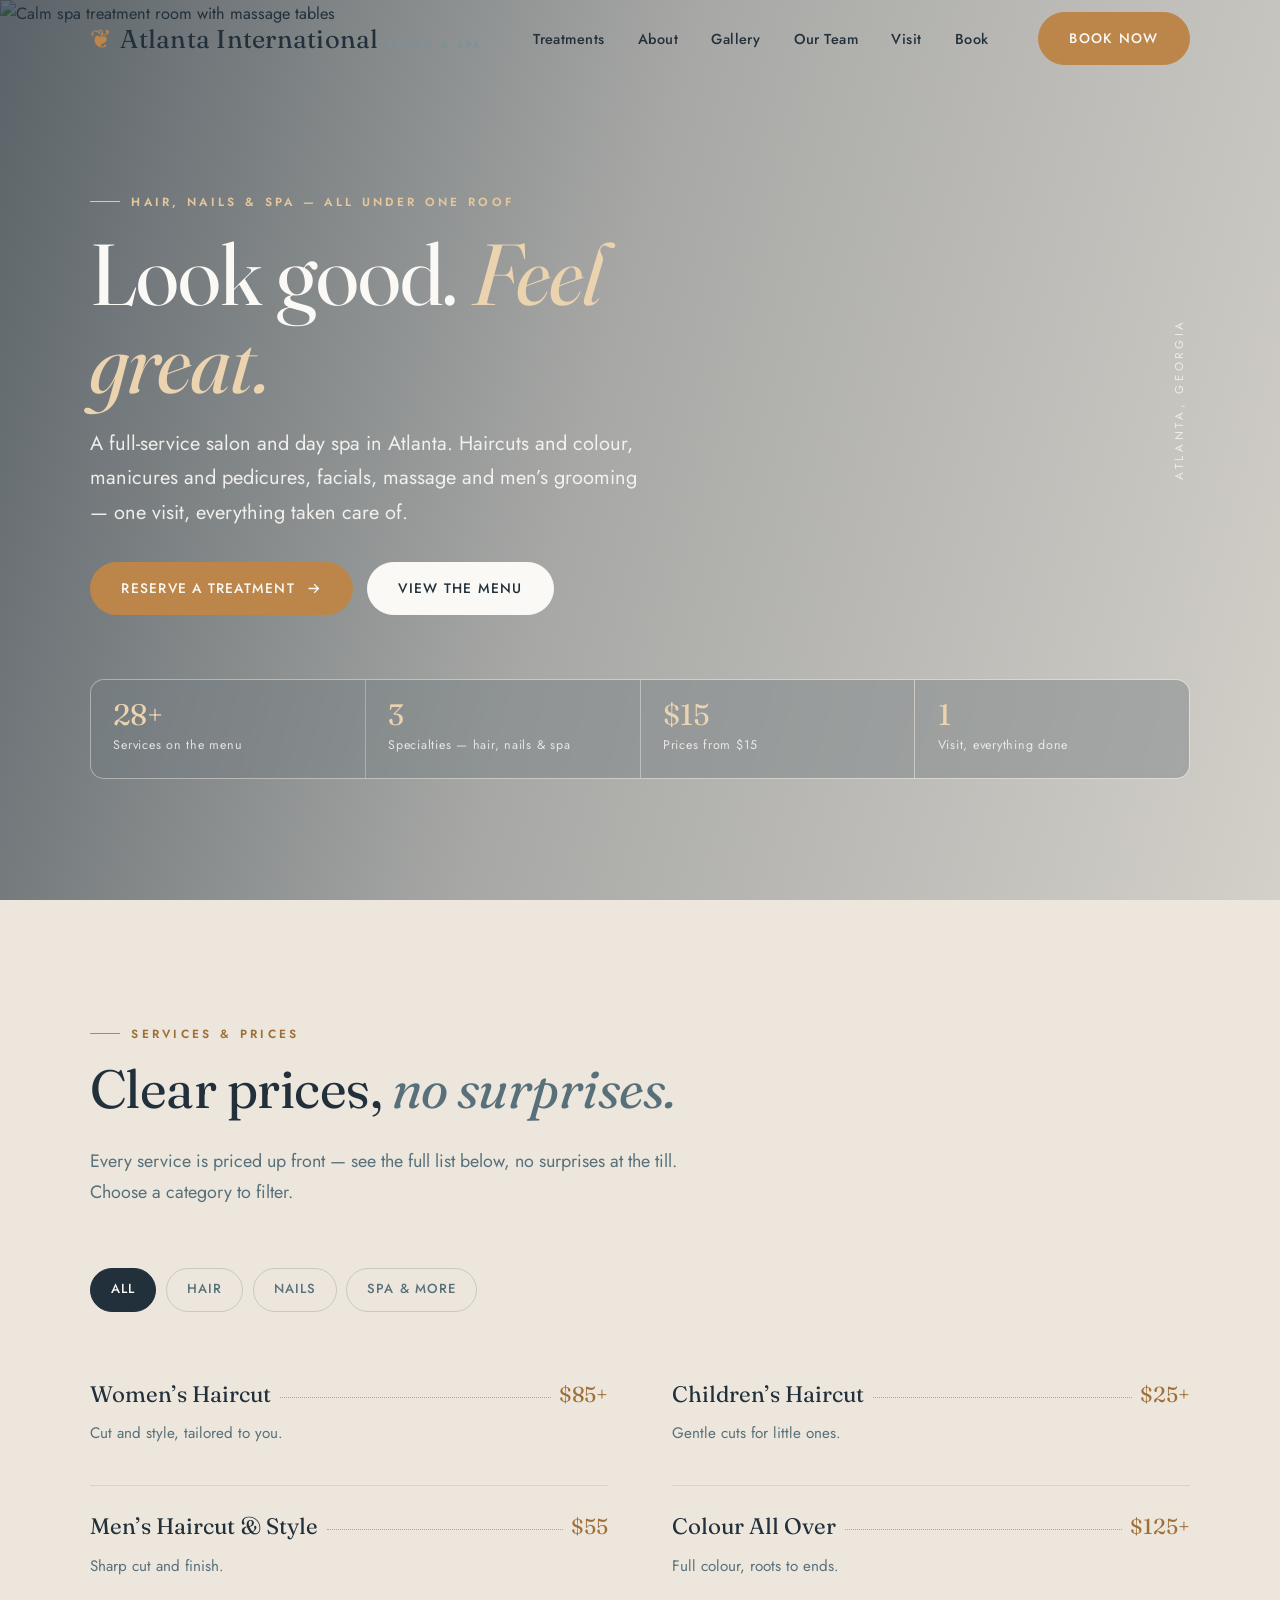
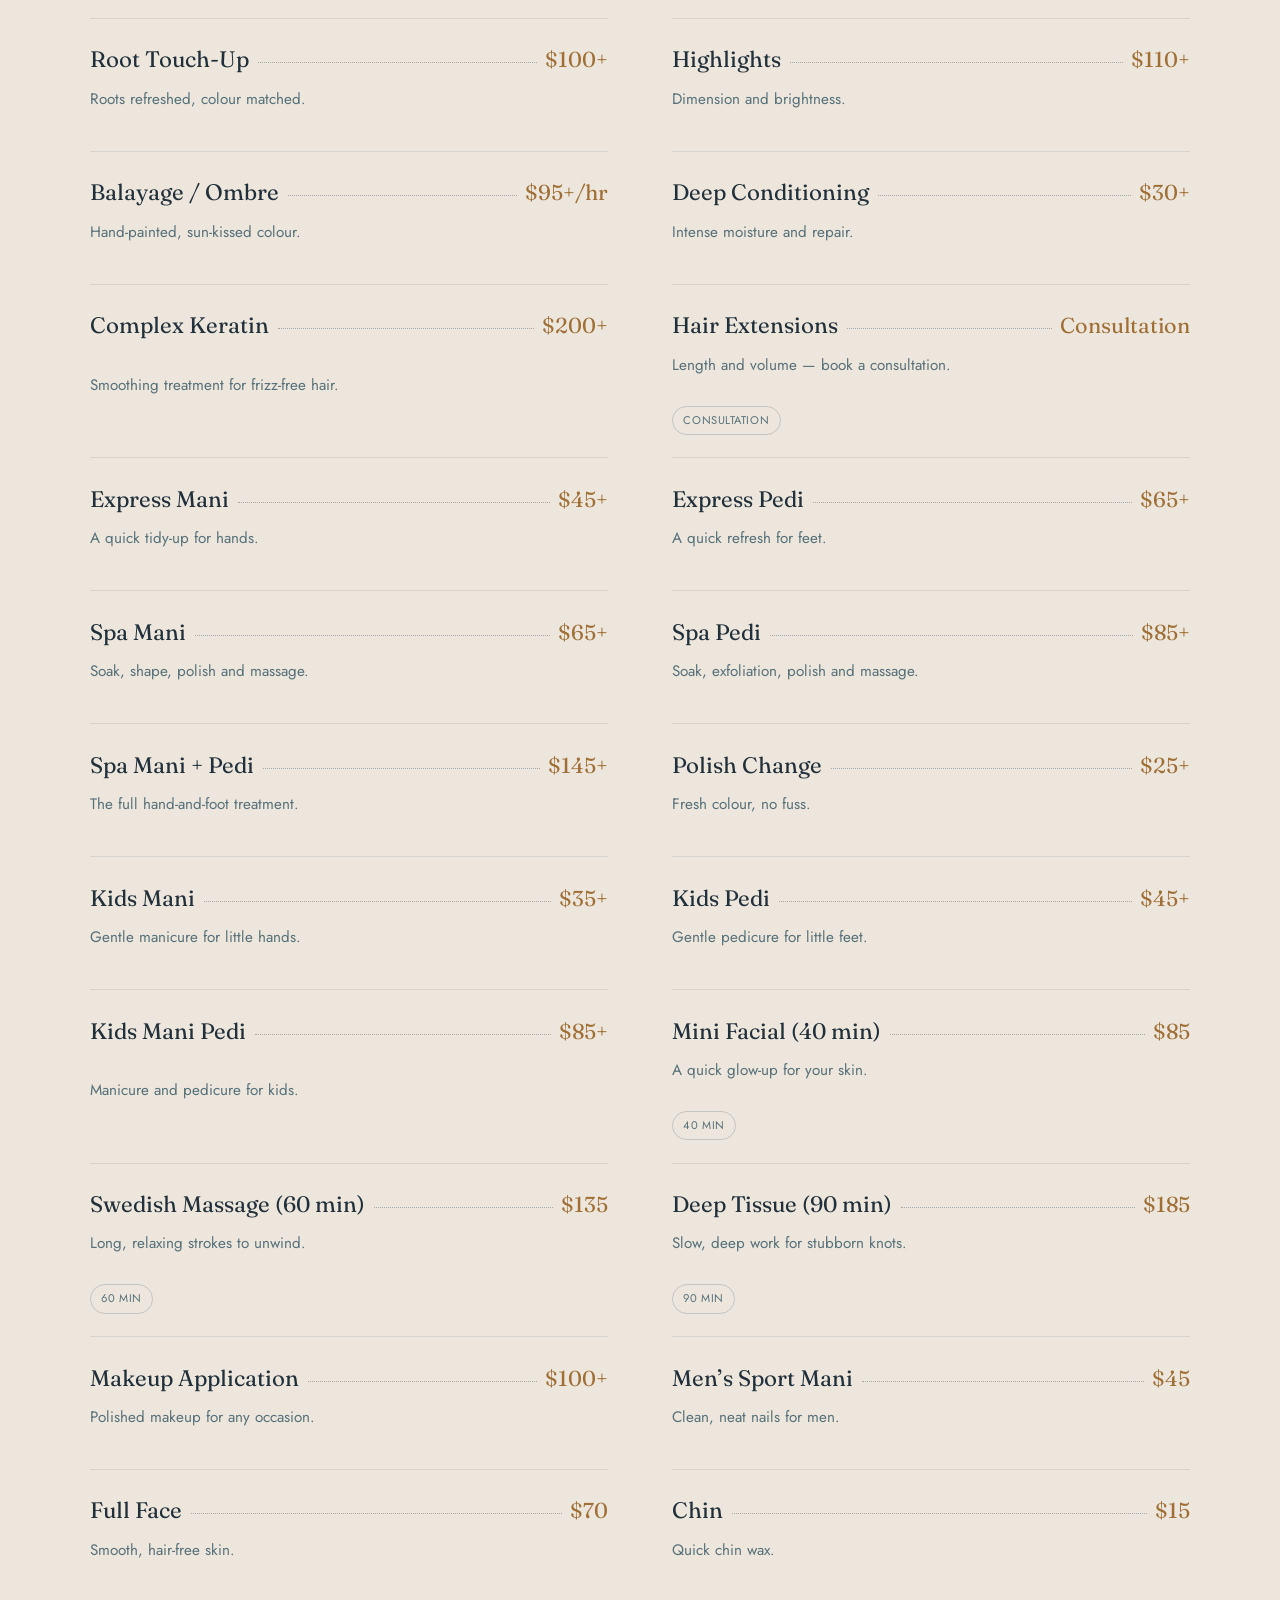
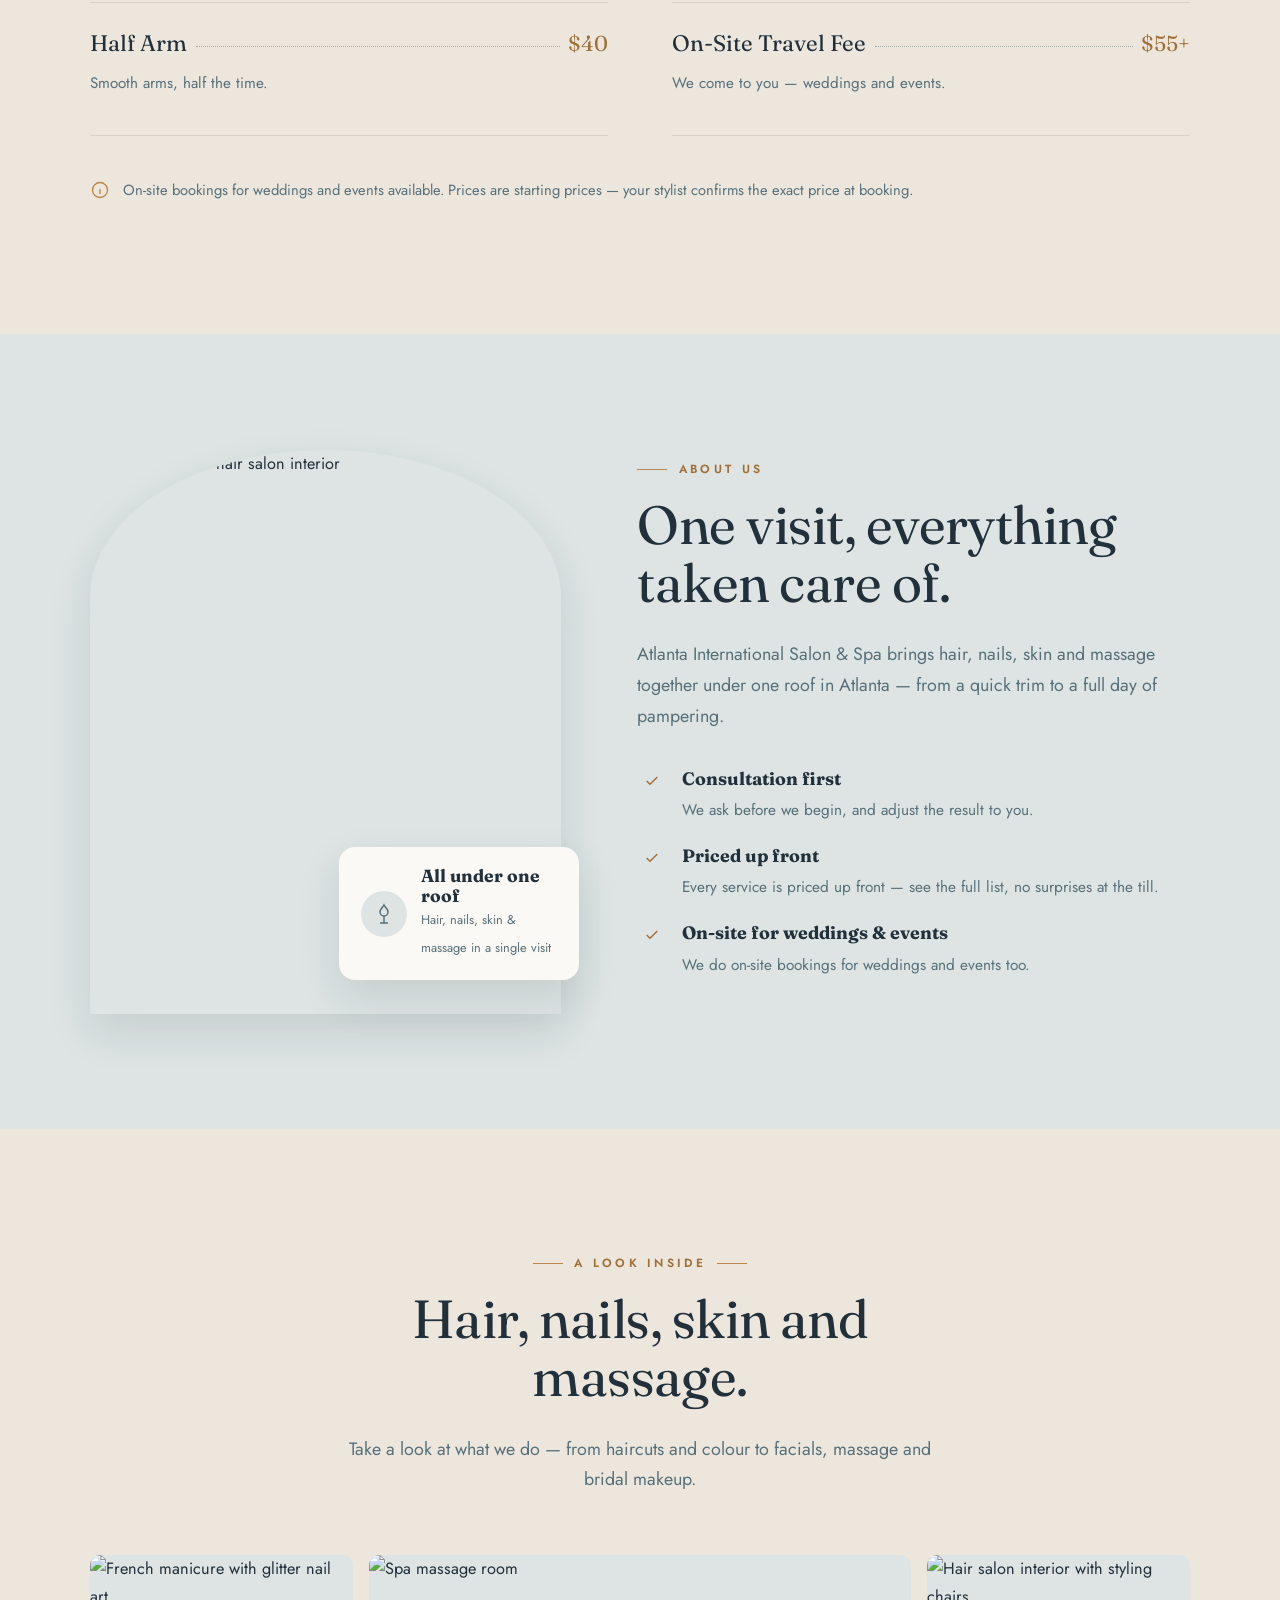
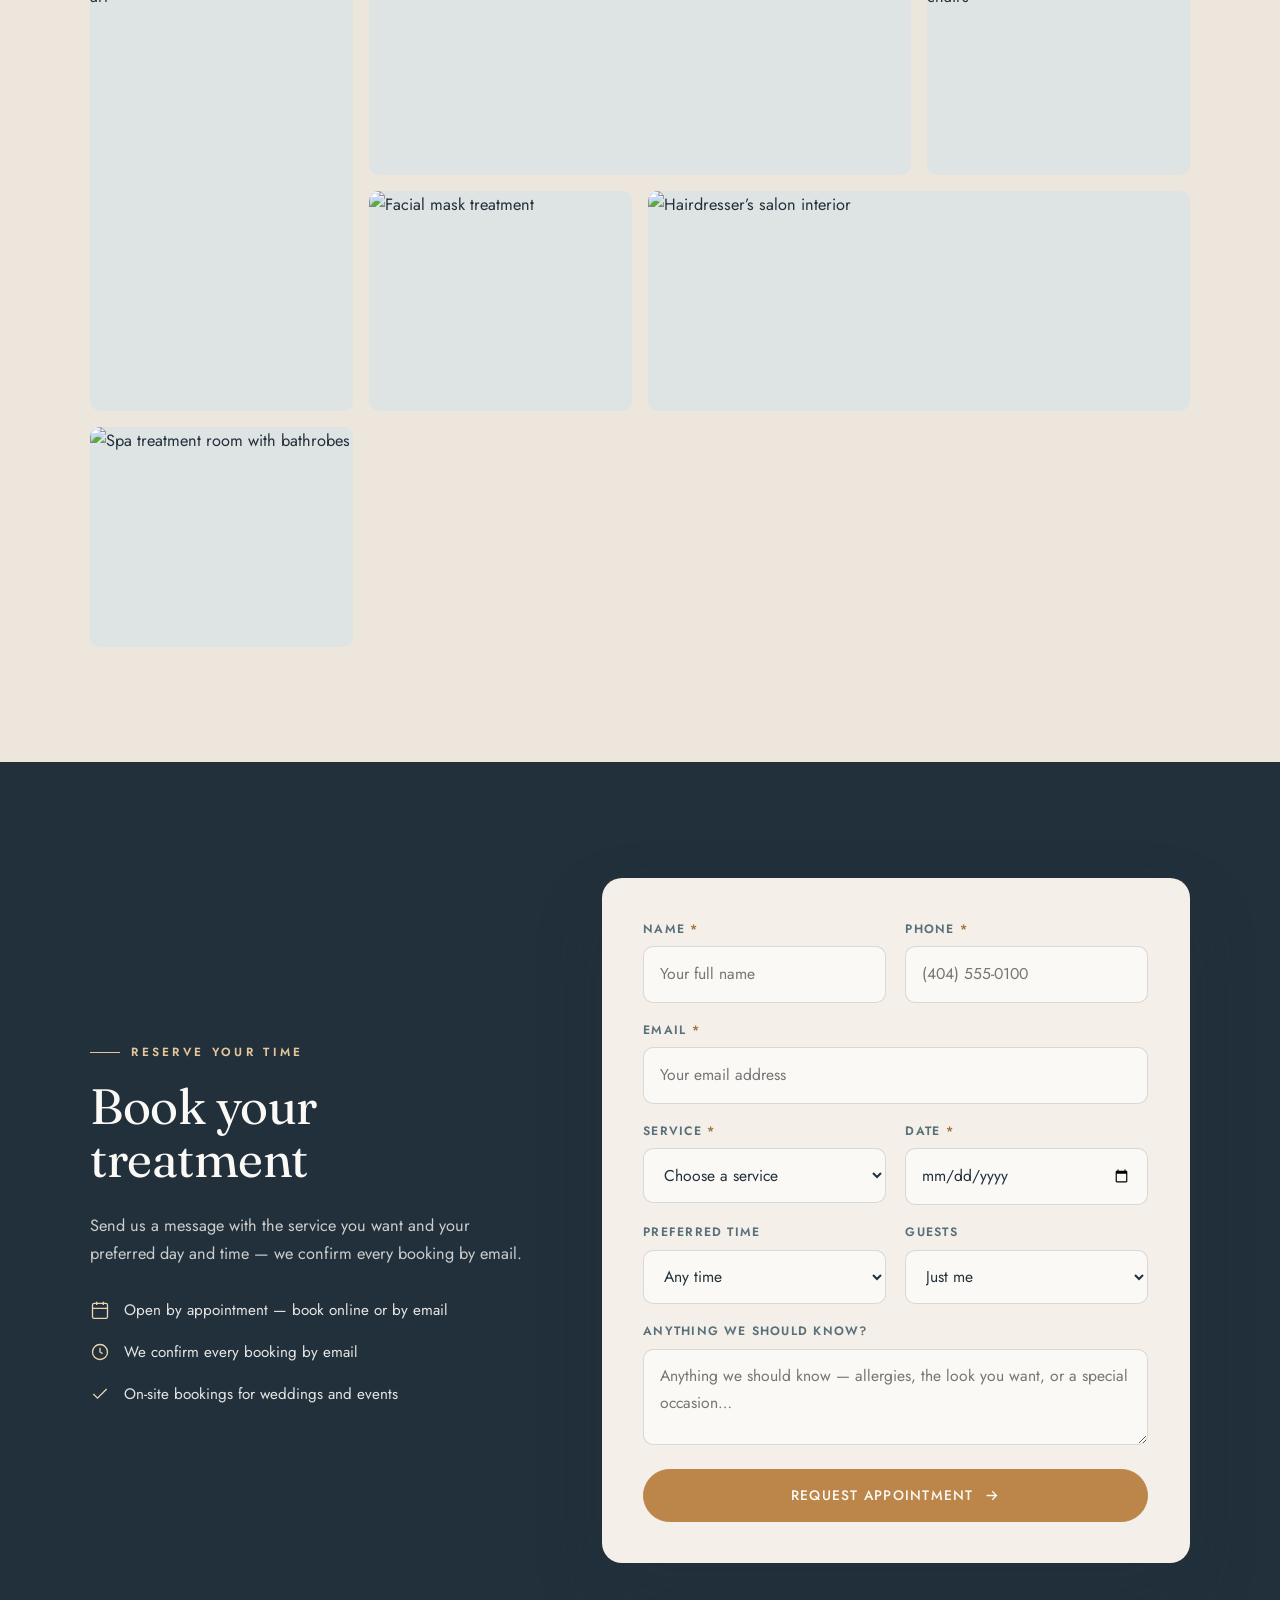
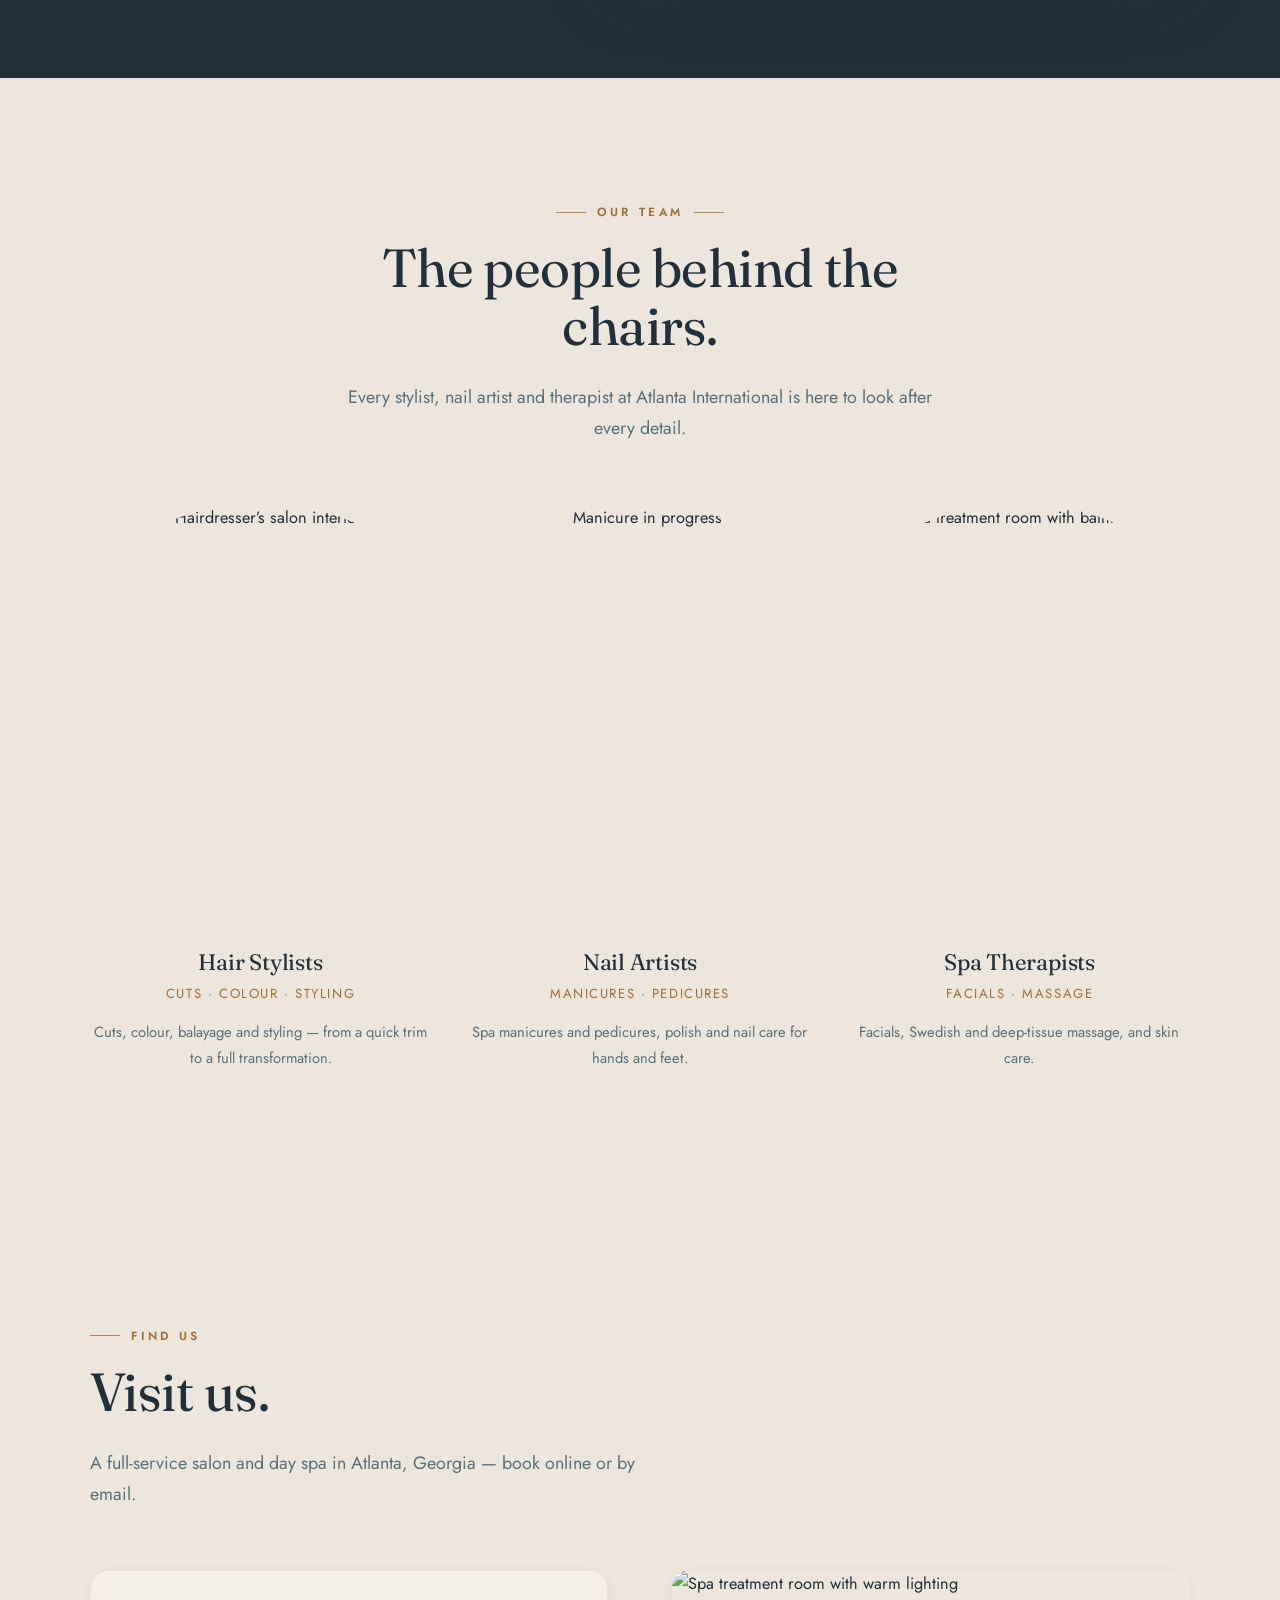
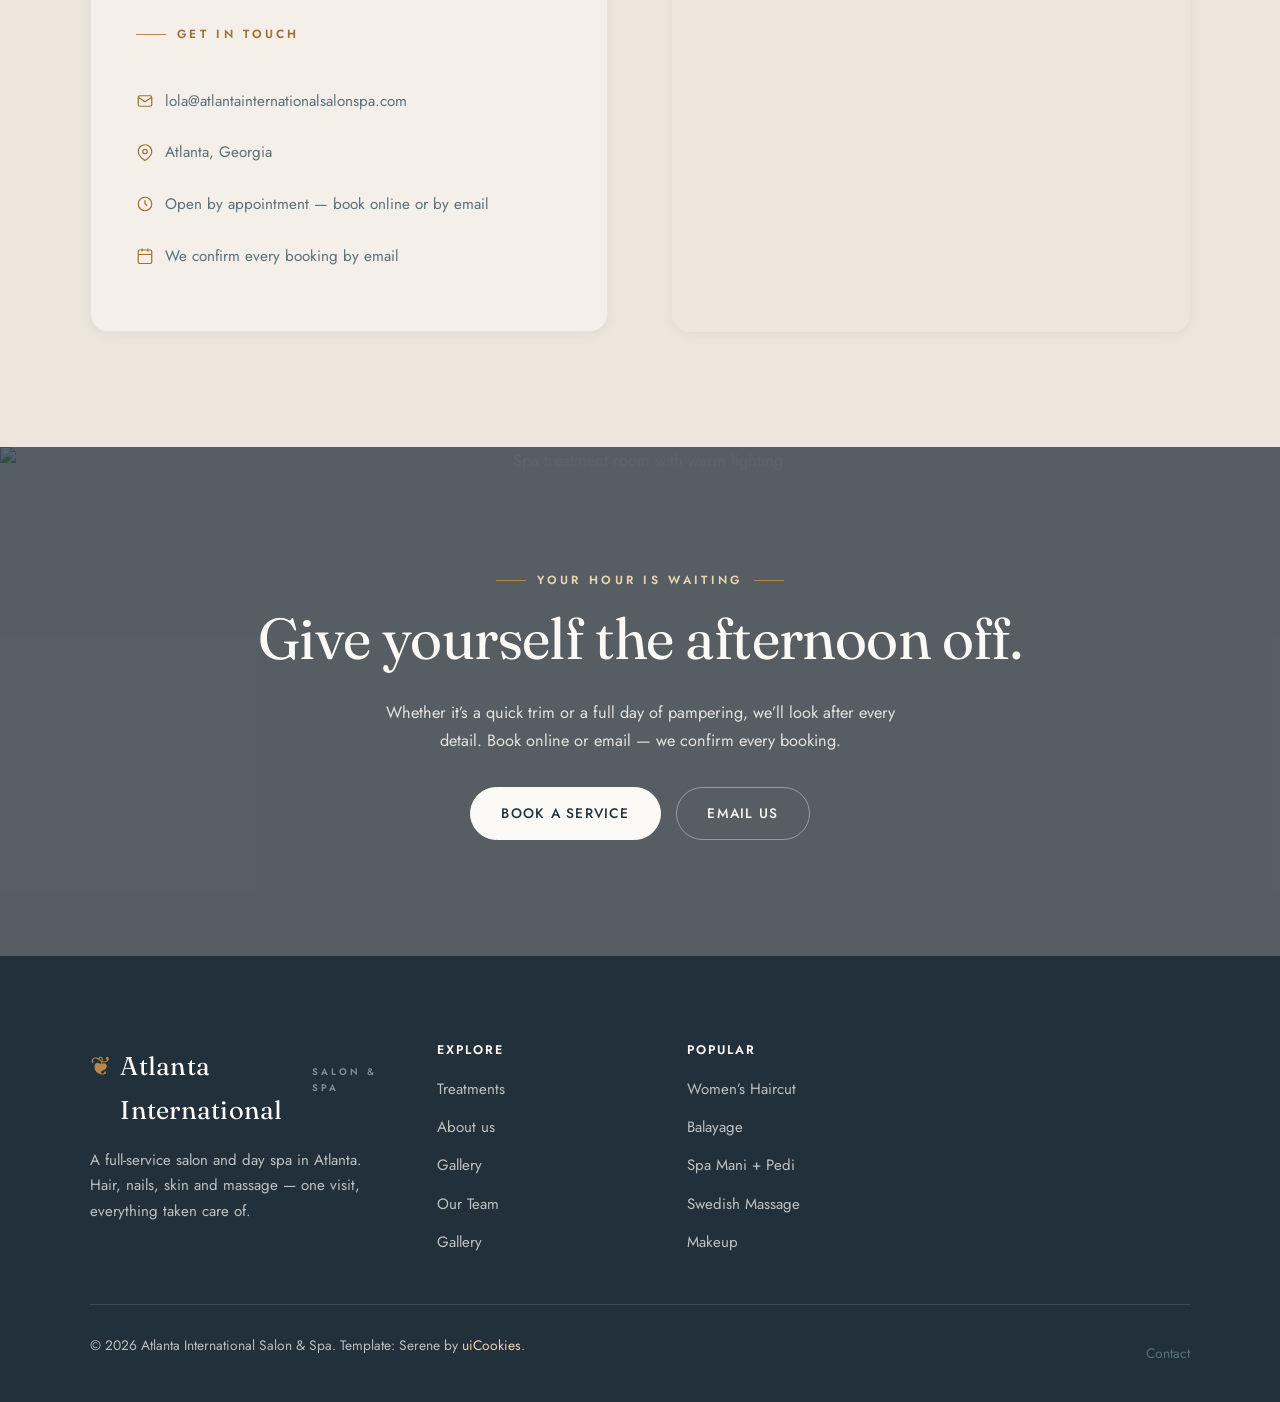
==== atlanta-international-salon-spa-v2/index.html @ 5d48144e "Rebuild mock v2: Atlanta International Salon & Spa (Serene template)" ====
<!DOCTYPE html>
<html lang="en">
<head>
  <meta charset="utf-8">
  <meta name="viewport" content="width=device-width, initial-scale=1">
  <title>Atlanta International Salon &amp; Spa | Hair, Nails &amp; Spa in Atlanta, GA</title>
  <meta name="description" content="Atlanta International Salon &amp; Spa — a full-service salon and day spa in Atlanta. Haircuts and colour, manicures and pedicures, facials, massage and men's grooming — one visit, everything taken care of.">
  <meta name="theme-color" content="#22303b">

  <meta property="og:type" content="website">
  <meta property="og:title" content="Atlanta International Salon &amp; Spa">
  <meta property="og:description" content="A full-service salon and day spa in Atlanta — hair, nails, skin and massage, all under one roof.">
  <meta property="og:image" content="https://upload.wikimedia.org/wikipedia/commons/thumb/8/8a/Spa_massage_parlor_panoramic_view_in_Amantaka_luxury_Resort_%26_Hotel_in_Luang_Prabang_Laos.jpg/1280px-Spa_massage_parlor_panoramic_view_in_Amantaka_luxury_Resort_%26_Hotel_in_Luang_Prabang_Laos.jpg">

  <link rel="preconnect" href="https://fonts.googleapis.com">
  <link rel="preconnect" href="https://fonts.gstatic.com" crossorigin>
  <link href="https://fonts.googleapis.com/css2?family=Fraunces:ital,opsz,wght@0,9..144,300..500;1,9..144,300..500&family=Jost:wght@300;400;500;600&display=swap" rel="stylesheet">

  <link rel="stylesheet" href="css/vendor/bootstrap.min.css">
  <link rel="stylesheet" href="css/style.css">
</head>
<body>

<a class="skip-link" href="#main">Skip to content</a>

<!-- ============================ HEADER ============================ -->
<header class="site-header" id="siteHeader">
  <nav class="nav" aria-label="Primary">
    <a class="brand" href="#top" aria-label="Atlanta International Salon &amp; Spa — home">
      <span class="brand-mark">&#10086;</span>Atlanta International<small>Salon &amp; Spa</small>
    </a>

    <ul class="nav-links" id="navLinks">
      <li><a href="#services">Treatments</a></li>
      <li><a href="#about">About</a></li>
      <li><a href="#gallery">Gallery</a></li>
      <li><a href="#team">Our Team</a></li>
      <li><a href="#visit">Visit</a></li>
      <li><a href="#book">Book</a></li>
    </ul>

    <div class="nav-cta">
      
      <a class="btn" href="#book">Book Now</a>
      <button class="nav-toggle" id="navToggle" aria-label="Open menu" aria-expanded="false" aria-controls="navLinks">
        <span></span>
      </button>
    </div>
  </nav>
</header>

<main id="main">
  <span id="top"></span>

  <!-- ============================ HERO ============================ -->
  <section class="hero" aria-label="Welcome to Atlanta International Salon &amp; Spa">
    <div class="hero__bg">
      <img src="https://upload.wikimedia.org/wikipedia/commons/thumb/8/8a/Spa_massage_parlor_panoramic_view_in_Amantaka_luxury_Resort_%26_Hotel_in_Luang_Prabang_Laos.jpg/1280px-Spa_massage_parlor_panoramic_view_in_Amantaka_luxury_Resort_%26_Hotel_in_Luang_Prabang_Laos.jpg" alt="Calm spa treatment room with massage tables" fetchpriority="high">
    </div>
    <div class="hero__inner wrap">
      <div class="hero__grid">
        <div class="hero__copy">
          <span class="eyebrow">Hair, nails &amp; spa &mdash; all under one roof</span>
          <h1 class="hero__title">Look good. <em>Feel great.</em></h1>
          <p class="hero__lede">A full-service salon and day spa in Atlanta. Haircuts and colour, manicures and pedicures, facials, massage and men&rsquo;s grooming &mdash; one visit, everything taken care of.</p>
          <div class="hero__actions">
            <a class="btn" href="#book">
              Reserve a treatment
              <svg viewBox="0 0 24 24" fill="none" stroke="currentColor" stroke-width="1.8" aria-hidden="true"><path d="M5 12h14M13 6l6 6-6 6"/></svg>
            </a>
            <a class="btn btn--light" href="#services">View the menu</a>
          </div>
        </div>
        <div class="hero__side" aria-hidden="true">Atlanta, Georgia</div>
      </div>

      <div class="hero__strip reveal">
        <div class="hero__stat"><b>28+</b><span>Services on the menu</span></div>
        <div class="hero__stat"><b>3</b><span>Specialties &mdash; hair, nails &amp; spa</span></div>
        <div class="hero__stat"><b>$15</b><span>Prices from $15</span></div>
        <div class="hero__stat"><b>1</b><span>Visit, everything done</span></div>
      </div>
    </div>
  </section>

  <!-- ============================ SERVICES / MENU ============================ -->
  <section class="section" id="services" aria-labelledby="services-title">
    <div class="wrap">
      <div class="section-head reveal">
        <span class="eyebrow">Services &amp; prices</span>
        <h2 class="section-title" id="services-title">Clear prices, <em>no surprises.</em></h2>
        <p class="lede">Every service is priced up front &mdash; see the full list below, no surprises at the till. Choose a category to filter.</p>
      </div>

      <div class="menu-tabs reveal" role="tablist" aria-label="Service categories">
        <button class="menu-tab is-active" data-filter="all" role="tab" aria-selected="true">All</button>
        <button class="menu-tab" data-filter="hair" role="tab" aria-selected="false">Hair</button>
        <button class="menu-tab" data-filter="nails" role="tab" aria-selected="false">Nails</button>
        <button class="menu-tab" data-filter="spa" role="tab" aria-selected="false">Spa &amp; More</button>
      </div>

      <div class="menu-grid reveal" id="menuGrid">
        <div class="menu-item" data-cat="hair">
          <div class="menu-item__head">
            <span class="menu-item__name">Women&rsquo;s Haircut</span>
            <span class="menu-item__dots" aria-hidden="true"></span>
          </div>
          <span class="menu-item__price">$85+</span>
          <p class="menu-item__meta">Cut and style, tailored to you.</p>
          
        </div>

        <div class="menu-item" data-cat="hair">
          <div class="menu-item__head">
            <span class="menu-item__name">Children&rsquo;s Haircut</span>
            <span class="menu-item__dots" aria-hidden="true"></span>
          </div>
          <span class="menu-item__price">$25+</span>
          <p class="menu-item__meta">Gentle cuts for little ones.</p>
          
        </div>

        <div class="menu-item" data-cat="hair">
          <div class="menu-item__head">
            <span class="menu-item__name">Men&rsquo;s Haircut &amp; Style</span>
            <span class="menu-item__dots" aria-hidden="true"></span>
          </div>
          <span class="menu-item__price">$55</span>
          <p class="menu-item__meta">Sharp cut and finish.</p>
          
        </div>

        <div class="menu-item" data-cat="hair">
          <div class="menu-item__head">
            <span class="menu-item__name">Colour All Over</span>
            <span class="menu-item__dots" aria-hidden="true"></span>
          </div>
          <span class="menu-item__price">$125+</span>
          <p class="menu-item__meta">Full colour, roots to ends.</p>
          
        </div>

        <div class="menu-item" data-cat="hair">
          <div class="menu-item__head">
            <span class="menu-item__name">Root Touch-Up</span>
            <span class="menu-item__dots" aria-hidden="true"></span>
          </div>
          <span class="menu-item__price">$100+</span>
          <p class="menu-item__meta">Roots refreshed, colour matched.</p>
          
        </div>

        <div class="menu-item" data-cat="hair">
          <div class="menu-item__head">
            <span class="menu-item__name">Highlights</span>
            <span class="menu-item__dots" aria-hidden="true"></span>
          </div>
          <span class="menu-item__price">$110+</span>
          <p class="menu-item__meta">Dimension and brightness.</p>
          
        </div>

        <div class="menu-item" data-cat="hair">
          <div class="menu-item__head">
            <span class="menu-item__name">Balayage / Ombre</span>
            <span class="menu-item__dots" aria-hidden="true"></span>
          </div>
          <span class="menu-item__price">$95+/hr</span>
          <p class="menu-item__meta">Hand-painted, sun-kissed colour.</p>
          
        </div>

        <div class="menu-item" data-cat="hair">
          <div class="menu-item__head">
            <span class="menu-item__name">Deep Conditioning</span>
            <span class="menu-item__dots" aria-hidden="true"></span>
          </div>
          <span class="menu-item__price">$30+</span>
          <p class="menu-item__meta">Intense moisture and repair.</p>
          
        </div>

        <div class="menu-item" data-cat="hair">
          <div class="menu-item__head">
            <span class="menu-item__name">Complex Keratin</span>
            <span class="menu-item__dots" aria-hidden="true"></span>
          </div>
          <span class="menu-item__price">$200+</span>
          <p class="menu-item__meta">Smoothing treatment for frizz-free hair.</p>
          
        </div>

        <div class="menu-item" data-cat="hair">
          <div class="menu-item__head">
            <span class="menu-item__name">Hair Extensions</span>
            <span class="menu-item__dots" aria-hidden="true"></span>
          </div>
          <span class="menu-item__price">Consultation</span>
          <p class="menu-item__meta">Length and volume &mdash; book a consultation.</p>
          <div class="menu-item__tags"><span class="chip">Consultation</span></div>
        </div>

        <div class="menu-item" data-cat="nails">
          <div class="menu-item__head">
            <span class="menu-item__name">Express Mani</span>
            <span class="menu-item__dots" aria-hidden="true"></span>
          </div>
          <span class="menu-item__price">$45+</span>
          <p class="menu-item__meta">A quick tidy-up for hands.</p>
          
        </div>

        <div class="menu-item" data-cat="nails">
          <div class="menu-item__head">
            <span class="menu-item__name">Express Pedi</span>
            <span class="menu-item__dots" aria-hidden="true"></span>
          </div>
          <span class="menu-item__price">$65+</span>
          <p class="menu-item__meta">A quick refresh for feet.</p>
          
        </div>

        <div class="menu-item" data-cat="nails">
          <div class="menu-item__head">
            <span class="menu-item__name">Spa Mani</span>
            <span class="menu-item__dots" aria-hidden="true"></span>
          </div>
          <span class="menu-item__price">$65+</span>
          <p class="menu-item__meta">Soak, shape, polish and massage.</p>
          
        </div>

        <div class="menu-item" data-cat="nails">
          <div class="menu-item__head">
            <span class="menu-item__name">Spa Pedi</span>
            <span class="menu-item__dots" aria-hidden="true"></span>
          </div>
          <span class="menu-item__price">$85+</span>
          <p class="menu-item__meta">Soak, exfoliation, polish and massage.</p>
          
        </div>

        <div class="menu-item" data-cat="nails">
          <div class="menu-item__head">
            <span class="menu-item__name">Spa Mani + Pedi</span>
            <span class="menu-item__dots" aria-hidden="true"></span>
          </div>
          <span class="menu-item__price">$145+</span>
          <p class="menu-item__meta">The full hand-and-foot treatment.</p>
          
        </div>

        <div class="menu-item" data-cat="nails">
          <div class="menu-item__head">
            <span class="menu-item__name">Polish Change</span>
            <span class="menu-item__dots" aria-hidden="true"></span>
          </div>
          <span class="menu-item__price">$25+</span>
          <p class="menu-item__meta">Fresh colour, no fuss.</p>
          
        </div>

        <div class="menu-item" data-cat="nails">
          <div class="menu-item__head">
            <span class="menu-item__name">Kids Mani</span>
            <span class="menu-item__dots" aria-hidden="true"></span>
          </div>
          <span class="menu-item__price">$35+</span>
          <p class="menu-item__meta">Gentle manicure for little hands.</p>
          
        </div>

        <div class="menu-item" data-cat="nails">
          <div class="menu-item__head">
            <span class="menu-item__name">Kids Pedi</span>
            <span class="menu-item__dots" aria-hidden="true"></span>
          </div>
          <span class="menu-item__price">$45+</span>
          <p class="menu-item__meta">Gentle pedicure for little feet.</p>
          
        </div>

        <div class="menu-item" data-cat="nails">
          <div class="menu-item__head">
            <span class="menu-item__name">Kids Mani Pedi</span>
            <span class="menu-item__dots" aria-hidden="true"></span>
          </div>
          <span class="menu-item__price">$85+</span>
          <p class="menu-item__meta">Manicure and pedicure for kids.</p>
          
        </div>

        <div class="menu-item" data-cat="spa">
          <div class="menu-item__head">
            <span class="menu-item__name">Mini Facial (40 min)</span>
            <span class="menu-item__dots" aria-hidden="true"></span>
          </div>
          <span class="menu-item__price">$85</span>
          <p class="menu-item__meta">A quick glow-up for your skin.</p>
          <div class="menu-item__tags"><span class="chip">40 min</span></div>
        </div>

        <div class="menu-item" data-cat="spa">
          <div class="menu-item__head">
            <span class="menu-item__name">Swedish Massage (60 min)</span>
            <span class="menu-item__dots" aria-hidden="true"></span>
          </div>
          <span class="menu-item__price">$135</span>
          <p class="menu-item__meta">Long, relaxing strokes to unwind.</p>
          <div class="menu-item__tags"><span class="chip">60 min</span></div>
        </div>

        <div class="menu-item" data-cat="spa">
          <div class="menu-item__head">
            <span class="menu-item__name">Deep Tissue (90 min)</span>
            <span class="menu-item__dots" aria-hidden="true"></span>
          </div>
          <span class="menu-item__price">$185</span>
          <p class="menu-item__meta">Slow, deep work for stubborn knots.</p>
          <div class="menu-item__tags"><span class="chip">90 min</span></div>
        </div>

        <div class="menu-item" data-cat="spa">
          <div class="menu-item__head">
            <span class="menu-item__name">Makeup Application</span>
            <span class="menu-item__dots" aria-hidden="true"></span>
          </div>
          <span class="menu-item__price">$100+</span>
          <p class="menu-item__meta">Polished makeup for any occasion.</p>
          
        </div>

        <div class="menu-item" data-cat="spa">
          <div class="menu-item__head">
            <span class="menu-item__name">Men&rsquo;s Sport Mani</span>
            <span class="menu-item__dots" aria-hidden="true"></span>
          </div>
          <span class="menu-item__price">$45</span>
          <p class="menu-item__meta">Clean, neat nails for men.</p>
          
        </div>

        <div class="menu-item" data-cat="spa">
          <div class="menu-item__head">
            <span class="menu-item__name">Full Face</span>
            <span class="menu-item__dots" aria-hidden="true"></span>
          </div>
          <span class="menu-item__price">$70</span>
          <p class="menu-item__meta">Smooth, hair-free skin.</p>
          
        </div>

        <div class="menu-item" data-cat="spa">
          <div class="menu-item__head">
            <span class="menu-item__name">Chin</span>
            <span class="menu-item__dots" aria-hidden="true"></span>
          </div>
          <span class="menu-item__price">$15</span>
          <p class="menu-item__meta">Quick chin wax.</p>
          
        </div>

        <div class="menu-item" data-cat="spa">
          <div class="menu-item__head">
            <span class="menu-item__name">Half Arm</span>
            <span class="menu-item__dots" aria-hidden="true"></span>
          </div>
          <span class="menu-item__price">$40</span>
          <p class="menu-item__meta">Smooth arms, half the time.</p>
          
        </div>

        <div class="menu-item" data-cat="spa">
          <div class="menu-item__head">
            <span class="menu-item__name">On-Site Travel Fee</span>
            <span class="menu-item__dots" aria-hidden="true"></span>
          </div>
          <span class="menu-item__price">$55+</span>
          <p class="menu-item__meta">We come to you &mdash; weddings and events.</p>
          
        </div>
      </div>

      <p class="menu-note reveal">
        <svg viewBox="0 0 24 24" fill="none" stroke="currentColor" stroke-width="1.6" aria-hidden="true"><circle cx="12" cy="12" r="9"/><path d="M12 8h.01M11 12h1v4h1"/></svg>
        On-site bookings for weddings and events available. Prices are starting prices &mdash; your stylist confirms the exact price at booking.
      </p>
    </div>
  </section>

  <!-- ============================ ABOUT / PHILOSOPHY ============================ -->
  <section class="section section--mist" id="about" aria-labelledby="about-title">
    <div class="wrap">
      <div class="about-grid">
        <div class="about-figure reveal">
          <div class="arch"><img src="https://upload.wikimedia.org/wikipedia/commons/thumb/2/24/Hair_Today_Beauty_Today_salon.jpg/1280px-Hair_Today_Beauty_Today_salon.jpg" alt="Bright, modern hair salon interior"></div>
          <div class="about-badge">
            <span class="about-badge__ico">
              <svg viewBox="0 0 24 24" fill="none" stroke="currentColor" stroke-width="1.5" aria-hidden="true"><path d="M12 3c1.5 3 4 4 4 7a4 4 0 0 1-8 0c0-3 2.5-4 4-7z"/><path d="M12 14v7M8 21h8"/></svg>
            </span>
            <div><b>All under one roof</b><span>Hair, nails, skin &amp; massage in a single visit</span></div>
          </div>
        </div>

        <div class="about-copy reveal d1">
          <span class="eyebrow">About us</span>
          <h2 class="section-title" id="about-title">One visit, everything taken care of.</h2>
          <p class="lede">Atlanta International Salon &amp; Spa brings hair, nails, skin and massage together under one roof in Atlanta &mdash; from a quick trim to a full day of pampering.</p>

          <ul class="pillars">
            <li>
              <span class="tick"><svg viewBox="0 0 24 24" fill="none" stroke="currentColor" stroke-width="2" aria-hidden="true"><path d="M20 6 9 17l-5-5"/></svg></span>
              <div><b>Consultation first</b><p>We ask before we begin, and adjust the result to you.</p></div>
            </li>
            <li>
              <span class="tick"><svg viewBox="0 0 24 24" fill="none" stroke="currentColor" stroke-width="2" aria-hidden="true"><path d="M20 6 9 17l-5-5"/></svg></span>
              <div><b>Priced up front</b><p>Every service is priced up front &mdash; see the full list, no surprises at the till.</p></div>
            </li>
            <li>
              <span class="tick"><svg viewBox="0 0 24 24" fill="none" stroke="currentColor" stroke-width="2" aria-hidden="true"><path d="M20 6 9 17l-5-5"/></svg></span>
              <div><b>On-site for weddings &amp; events</b><p>We do on-site bookings for weddings and events too.</p></div>
            </li>
          </ul>

          <p class="signature" style="display:none">Atlanta International Salon &amp; Spa</p>
        </div>
      </div>
    </div>
  </section>

  <!-- ============================ GALLERY ============================ -->
  <section class="section" id="gallery" aria-labelledby="gallery-title">
    <div class="wrap">
      <div class="section-head section-head--center reveal">
        <span class="eyebrow eyebrow--center">A look inside</span>
        <h2 class="section-title" id="gallery-title">Hair, nails, skin and massage.</h2>
        <p class="lede">Take a look at what we do &mdash; from haircuts and colour to facials, massage and bridal makeup.</p>
      </div>

      <div class="gallery reveal" id="gallery-grid">
        <figure class="g-tall" data-full="https://upload.wikimedia.org/wikipedia/commons/thumb/3/3b/French_Manicure_with_Glitter_nail_art_on_ring_finger.jpg/1280px-French_Manicure_with_Glitter_nail_art_on_ring_finger.jpg">
          <img src="https://upload.wikimedia.org/wikipedia/commons/thumb/3/3b/French_Manicure_with_Glitter_nail_art_on_ring_finger.jpg/1280px-French_Manicure_with_Glitter_nail_art_on_ring_finger.jpg" alt="French manicure with glitter nail art">
          <figcaption>Manicure &amp; Pedicure</figcaption>
        </figure>
        <figure class="g-wide" data-full="https://upload.wikimedia.org/wikipedia/commons/thumb/0/0f/Hand_%26_Stone_Massage_and_Facial_Spa_in_Asheville%2C_North_Carolina_02.jpg/1280px-Hand_%26_Stone_Massage_and_Facial_Spa_in_Asheville%2C_North_Carolina_02.jpg">
          <img src="https://upload.wikimedia.org/wikipedia/commons/thumb/0/0f/Hand_%26_Stone_Massage_and_Facial_Spa_in_Asheville%2C_North_Carolina_02.jpg/1280px-Hand_%26_Stone_Massage_and_Facial_Spa_in_Asheville%2C_North_Carolina_02.jpg" alt="Spa massage room">
          <figcaption>Massage &amp; Relaxation</figcaption>
        </figure>
        <figure data-full="https://upload.wikimedia.org/wikipedia/commons/thumb/c/c2/Beauty_salon_20211024_171434.jpg/1280px-Beauty_salon_20211024_171434.jpg">
          <img src="https://upload.wikimedia.org/wikipedia/commons/thumb/c/c2/Beauty_salon_20211024_171434.jpg/1280px-Beauty_salon_20211024_171434.jpg" alt="Hair salon interior with styling chairs">
          <figcaption>Haircuts &amp; Colour</figcaption>
        </figure>
        <figure data-full="https://upload.wikimedia.org/wikipedia/commons/thumb/e/e3/Facial_mask.jpg/1280px-Facial_mask.jpg">
          <img src="https://upload.wikimedia.org/wikipedia/commons/thumb/e/e3/Facial_mask.jpg/1280px-Facial_mask.jpg" alt="Facial mask treatment">
          <figcaption>Facials &amp; Skin Care</figcaption>
        </figure>
        <figure class="g-wide" data-full="https://upload.wikimedia.org/wikipedia/commons/thumb/6/68/Hairdresser%27s_salon_in_Brastad_2.jpg/1280px-Hairdresser%27s_salon_in_Brastad_2.jpg">
          <img src="https://upload.wikimedia.org/wikipedia/commons/thumb/6/68/Hairdresser%27s_salon_in_Brastad_2.jpg/1280px-Hairdresser%27s_salon_in_Brastad_2.jpg" alt="Hairdresser&rsquo;s salon interior">
          <figcaption>Balayage &amp; Highlights</figcaption>
        </figure>
        <figure data-full="https://upload.wikimedia.org/wikipedia/commons/thumb/f/f7/Spa_bathrobes_and_massage_parlor_in_Amantaka_luxury_Resort_%26_Hotel_in_Luang_Prabang_Laos.jpg/1280px-Spa_bathrobes_and_massage_parlor_in_Amantaka_luxury_Resort_%26_Hotel_in_Luang_Prabang_Laos.jpg">
          <img src="https://upload.wikimedia.org/wikipedia/commons/thumb/f/f7/Spa_bathrobes_and_massage_parlor_in_Amantaka_luxury_Resort_%26_Hotel_in_Luang_Prabang_Laos.jpg/1280px-Spa_bathrobes_and_massage_parlor_in_Amantaka_luxury_Resort_%26_Hotel_in_Luang_Prabang_Laos.jpg" alt="Spa treatment room with bathrobes">
          <figcaption>Bridal &amp; Makeup</figcaption>
        </figure>
      </div>
    </div>
  </section>

  <!-- ============================ BOOKING ============================ -->
  <section class="section booking" id="book" aria-labelledby="book-title">
    <div class="wrap">
      <div class="booking-grid">
        <div class="booking-copy reveal">
          <span class="eyebrow">Reserve your time</span>
          <h2 id="book-title">Book your treatment</h2>
          <p>Send us a message with the service you want and your preferred day and time &mdash; we confirm every booking by email.</p>
          <ul class="booking-facts">
            <li>
              <svg viewBox="0 0 24 24" fill="none" stroke="currentColor" stroke-width="1.6" aria-hidden="true"><rect x="3" y="4" width="18" height="18" rx="2"/><path d="M16 2v4M8 2v4M3 10h18"/></svg>
              Open by appointment &mdash; book online or by email
            </li>
            <li>
              <svg viewBox="0 0 24 24" fill="none" stroke="currentColor" stroke-width="1.6" aria-hidden="true"><circle cx="12" cy="12" r="9"/><path d="M12 7v5l3 2"/></svg>
              We confirm every booking by email
            </li>
            <li>
              <svg viewBox="0 0 24 24" fill="none" stroke="currentColor" stroke-width="1.6" aria-hidden="true"><path d="M20 6 9 17l-5-5"/></svg>
              On-site bookings for weddings and events
            </li>
          </ul>
        </div>

        <div class="form-card reveal d1">
          <form id="bookingForm" novalidate>
            <div class="form-grid">
              <div class="field">
                <label for="bf-name">Name <span class="req" aria-hidden="true">*</span></label>
                <input type="text" id="bf-name" name="name" autocomplete="name" required placeholder="Your full name">
                <span class="error-msg">Please tell us your name.</span>
              </div>
              <div class="field">
                <label for="bf-phone">Phone <span class="req" aria-hidden="true">*</span></label>
                <input type="tel" id="bf-phone" name="phone" autocomplete="tel" required placeholder="(404) 555-0100">
                <span class="error-msg">A number where we can reach you.</span>
              </div>
              <div class="field field--full">
                <label for="bf-email">Email <span class="req" aria-hidden="true">*</span></label>
                <input type="email" id="bf-email" name="email" autocomplete="email" required placeholder="Your email address">
                <span class="error-msg">Please enter a valid email address.</span>
              </div>
              <div class="field">
                <label for="bf-service">Service <span class="req" aria-hidden="true">*</span></label>
                <select id="bf-service" name="service" required>
                  <option value="" disabled selected>Choose a service</option>
                  <option>Haircut &amp; Style</option>
                  <option>Colour &amp; Highlights</option>
                  <option>Balayage / Ombre</option>
                  <option>Manicure</option>
                  <option>Pedicure</option>
                  <option>Spa Mani + Pedi</option>
                  <option>Facial</option>
                  <option>Massage</option>
                  <option>Makeup</option>
                  <option>Other / Not sure</option>
                </select>
                <span class="error-msg">Pick a service to continue.</span>
              </div>
              <div class="field">
                <label for="bf-date">Date <span class="req" aria-hidden="true">*</span></label>
                <input type="date" id="bf-date" name="date" required>
                <span class="error-msg">Choose a day.</span>
              </div>
              <div class="field">
                <label for="bf-time">Preferred time</label>
                <select id="bf-time" name="time">
                  <option value="" disabled selected>Any time</option>
                  <option>Morning (10–12)</option>
                  <option>Afternoon (12–4)</option>
                  <option>Evening (4–8)</option>
                </select>
              </div>
              <div class="field">
                <label for="bf-guests">Guests</label>
                <select id="bf-guests" name="guests">
                  <option>Just me</option>
                  <option>Two</option>
                  <option>Small group</option>
                </select>
              </div>
              <div class="field field--full">
                <label for="bf-notes">Anything we should know?</label>
                <textarea id="bf-notes" name="notes" placeholder="Anything we should know &mdash; allergies, the look you want, or a special occasion&hellip;"></textarea>
              </div>

              <div class="form-status" id="formStatus" role="status" aria-live="polite">
                <svg viewBox="0 0 24 24" fill="none" stroke="currentColor" stroke-width="1.8" aria-hidden="true"><path d="M20 6 9 17l-5-5"/></svg>
                <span>Thank you &mdash; your request is in. We&rsquo;ll confirm your booking by email shortly.</span>
              </div>

              <div class="form-submit">
                <button type="submit" class="btn">
                  Request appointment
                  <svg viewBox="0 0 24 24" fill="none" stroke="currentColor" stroke-width="1.8" aria-hidden="true"><path d="M5 12h14M13 6l6 6-6 6"/></svg>
                </button>
              </div>
            </div>
          </form>
        </div>
      </div>
    </div>
  </section>

  <!-- ============================ TEAM ============================ -->
  <section class="section" id="team" aria-labelledby="team-title">
    <div class="wrap">
      <div class="section-head section-head--center reveal">
        <span class="eyebrow eyebrow--center">Our team</span>
        <h2 class="section-title" id="team-title">The people behind the chairs.</h2>
        <p class="lede">Every stylist, nail artist and therapist at Atlanta International is here to look after every detail.</p>
      </div>

      <div class="team-grid">
        <article class="therapist reveal">
          <div class="therapist__photo arch">
            <img src="https://upload.wikimedia.org/wikipedia/commons/thumb/6/68/Hairdresser%27s_salon_in_Brastad_2.jpg/1280px-Hairdresser%27s_salon_in_Brastad_2.jpg" alt="Hairdresser&rsquo;s salon interior">
            <div class="therapist__social" aria-label="Hair Stylists links">
              <a href="#book" aria-label="Book with the hair team"><svg viewBox="0 0 24 24" fill="none" stroke="currentColor" stroke-width="1.7" aria-hidden="true"><rect x="3" y="4" width="18" height="18" rx="2"/><path d="M16 2v4M8 2v4M3 10h18"/></svg></a>
            </div>
          </div>
          <h3>Hair Stylists</h3>
          <p class="role">Cuts &middot; Colour &middot; Styling</p>
          <p>Cuts, colour, balayage and styling &mdash; from a quick trim to a full transformation.</p>
        </article>

        <article class="therapist reveal d1">
          <div class="therapist__photo arch">
            <img src="https://upload.wikimedia.org/wikipedia/commons/thumb/4/41/Manicure_in_Simplicity.jpg/1280px-Manicure_in_Simplicity.jpg" alt="Manicure in progress">
            <div class="therapist__social" aria-label="Nail Artists links">
              <a href="#book" aria-label="Book with the nail team"><svg viewBox="0 0 24 24" fill="none" stroke="currentColor" stroke-width="1.7" aria-hidden="true"><rect x="3" y="4" width="18" height="18" rx="2"/><path d="M16 2v4M8 2v4M3 10h18"/></svg></a>
            </div>
          </div>
          <h3>Nail Artists</h3>
          <p class="role">Manicures &middot; Pedicures</p>
          <p>Spa manicures and pedicures, polish and nail care for hands and feet.</p>
        </article>

        <article class="therapist reveal d2">
          <div class="therapist__photo arch">
            <img src="https://upload.wikimedia.org/wikipedia/commons/thumb/f/f7/Spa_bathrobes_and_massage_parlor_in_Amantaka_luxury_Resort_%26_Hotel_in_Luang_Prabang_Laos.jpg/1280px-Spa_bathrobes_and_massage_parlor_in_Amantaka_luxury_Resort_%26_Hotel_in_Luang_Prabang_Laos.jpg" alt="Spa treatment room with bathrobes">
            <div class="therapist__social" aria-label="Spa Therapists links">
              <a href="#book" aria-label="Book with the spa team"><svg viewBox="0 0 24 24" fill="none" stroke="currentColor" stroke-width="1.7" aria-hidden="true"><rect x="3" y="4" width="18" height="18" rx="2"/><path d="M16 2v4M8 2v4M3 10h18"/></svg></a>
            </div>
          </div>
          <h3>Spa Therapists</h3>
          <p class="role">Facials &middot; Massage</p>
          <p>Facials, Swedish and deep-tissue massage, and skin care.</p>
        </article>
      </div>
    </div>
  </section>

  <!-- ============================ VISIT / HOURS + MAP ============================ -->
  <section class="section" id="visit" aria-labelledby="visit-title">
    <div class="wrap">
      <div class="section-head reveal">
        <span class="eyebrow">Find us</span>
        <h2 class="section-title" id="visit-title">Visit us.</h2>
        <p class="lede">A full-service salon and day spa in Atlanta, Georgia &mdash; book online or by email.</p>
      </div>

      <div class="visit-grid">
        <div class="hours-card reveal">
          <span class="eyebrow">Get in touch</span>
          <p class="contact-line">
            <svg viewBox="0 0 24 24" fill="none" stroke="currentColor" stroke-width="1.6" aria-hidden="true"><rect x="3" y="5" width="18" height="14" rx="2"/><path d="m3 7 9 6 9-6"/></svg>
            <a href="mailto:lola@atlantainternationalsalonspa.com">lola@atlantainternationalsalonspa.com</a>
          </p>
          <p class="contact-line">
            <svg viewBox="0 0 24 24" fill="none" stroke="currentColor" stroke-width="1.6" aria-hidden="true"><path d="M21 10c0 6-9 12-9 12s-9-6-9-12a9 9 0 0 1 18 0z"/><circle cx="12" cy="10" r="3"/></svg>
            Atlanta, Georgia
          </p>
          <p class="contact-line">
            <svg viewBox="0 0 24 24" fill="none" stroke="currentColor" stroke-width="1.6" aria-hidden="true"><circle cx="12" cy="12" r="9"/><path d="M12 7v5l3 2"/></svg>
            Open by appointment &mdash; book online or by email
          </p>
          <p class="contact-line">
            <svg viewBox="0 0 24 24" fill="none" stroke="currentColor" stroke-width="1.6" aria-hidden="true"><rect x="3" y="4" width="18" height="18" rx="2"/><path d="M16 2v4M8 2v4M3 10h18"/></svg>
            We confirm every booking by email
          </p>
        </div>

        <div class="map-card reveal d1"><img src="https://upload.wikimedia.org/wikipedia/commons/thumb/c/c7/Hand_%26_Stone_Massage_and_Facial_Spa_in_Asheville%2C_North_Carolina_01.jpg/1280px-Hand_%26_Stone_Massage_and_Facial_Spa_in_Asheville%2C_North_Carolina_01.jpg" alt="Spa treatment room with warm lighting"></div>
      </div>
    </div>
  </section>

  <!-- ============================ CTA BAND ============================ -->
  <section class="section cta-band" aria-labelledby="cta-title">
    <div class="cta-band__bg"><img src="https://upload.wikimedia.org/wikipedia/commons/thumb/c/c6/Hand_%26_Stone_Massage_and_Facial_Spa_in_Asheville%2C_North_Carolina_04.jpg/1280px-Hand_%26_Stone_Massage_and_Facial_Spa_in_Asheville%2C_North_Carolina_04.jpg" alt="Spa treatment room with warm lighting"></div>
    <div class="wrap reveal">
      <span class="eyebrow eyebrow--center" style="color:#ecd3b0;">Your hour is waiting</span>
      <h2 id="cta-title">Give yourself the afternoon off.</h2>
      <p>Whether it&rsquo;s a quick trim or a full day of pampering, we&rsquo;ll look after every detail. Book online or email &mdash; we confirm every booking.</p>
      <div class="cta-band__actions">
        <a class="btn btn--light" href="#book">Book a service</a>
        <a class="btn btn--ghost btn--on-dark" href="mailto:lola@atlantainternationalsalonspa.com">Email us</a>
      </div>
    </div>
  </section>
</main>

<!-- ============================ FOOTER ============================ -->
<footer class="site-footer">
  <div class="wrap">
    <div class="footer-grid">
      <div class="footer-brand">
        <a class="brand" href="#top"><span class="brand-mark">&#10086;</span>Atlanta International<small>Salon &amp; Spa</small></a>
        <p>A full-service salon and day spa in Atlanta. Hair, nails, skin and massage &mdash; one visit, everything taken care of.</p>
        
      </div>

      <div class="footer-col">
        <h4>Explore</h4>
        <ul>
          <li><a href="#services">Treatments</a></li>
          <li><a href="#about">About us</a></li>
          <li><a href="#gallery">Gallery</a></li>
          <li><a href="#team">Our Team</a></li>
          <li><a href="#gallery">Gallery</a></li>
        </ul>
      </div>

      <div class="footer-col">
        <h4>Popular</h4>
        <ul>
          <li><a href="#book">Women&rsquo;s Haircut</a></li>
          <li><a href="#book">Balayage</a></li>
          <li><a href="#book">Spa Mani + Pedi</a></li>
          <li><a href="#book">Swedish Massage</a></li>
          <li><a href="#book">Makeup</a></li>
        </ul>
      </div>

      </div>

    <div class="footer-bottom">
      <p class="uic">&copy; 2026 Atlanta International Salon &amp; Spa. Template: Serene by <a href="https://www.uicookies.com" rel="noopener">uiCookies</a>.</p>
      <nav aria-label="Legal">
        <a href="#visit">Contact</a>
      </nav>
    </div>
  </div>
</footer>

<!-- Lightbox -->
<div class="lightbox" id="lightbox" aria-hidden="true">
  <button class="lightbox__close" id="lightboxClose" aria-label="Close image">
    <svg viewBox="0 0 24 24" fill="none" stroke="currentColor" stroke-width="1.8" aria-hidden="true"><path d="M18 6 6 18M6 6l12 12"/></svg>
  </button>
  <img src="https://upload.wikimedia.org/wikipedia/commons/thumb/3/3b/French_Manicure_with_Glitter_nail_art_on_ring_finger.jpg/1280px-French_Manicure_with_Glitter_nail_art_on_ring_finger.jpg" alt="" id="lightboxImg">
</div>

<script src="js/vendor/bootstrap.bundle.min.js"></script>
<script src="js/main.js"></script>
</body>
</html>
---- atlanta-international-salon-spa-v2/css/style.css ----
/* ==========================================================================
   Serene — Spa / Wellness template
   Design: "Candlelit Hammam"
   Palette: blue-slate ink + warm greige + pale mist + gilded amber
   Type:    Fraunces (display serif) / Jost (body sans)
   ========================================================================== */

:root {
  --ink:     #22303b;   /* deep blue-slate — text, dark sections */
  --slate:   #58707a;   /* muted teal-slate — subheads, borders */
  --slate-2: #7d9198;   /* lighter slate for muted text */
  --mist:    #dde4e3;   /* pale blue-grey — soft tints / cards */
  --sand:    #ece6dd;   /* warm greige — page background */
  --sand-2:  #f4efe8;   /* lighter greige — raised cards */
  --amber:   #bc864a;   /* gilded amber — primary accent */
  --amber-d: #a06f36;   /* deeper amber for hover */
  --blush:   #cda9a0;   /* dusty clay-rose — sparingly */
  --white:   #fbf9f5;

  --shadow-sm: 0 2px 12px rgba(34, 48, 59, 0.06);
  --shadow-md: 0 18px 44px rgba(34, 48, 59, 0.12);
  --shadow-lg: 0 30px 70px rgba(34, 48, 59, 0.18);

  --ease: cubic-bezier(0.22, 0.61, 0.36, 1);
  --nav-h: 78px;

  --ff-display: "Fraunces", Georgia, "Times New Roman", serif;
  --ff-body: "Jost", "Segoe UI", system-ui, sans-serif;

  --wrap: 1180px;
}

/* ------------------------------------------------------------------ Reset */
* { box-sizing: border-box; }

html { scroll-behavior: smooth; }
@media (prefers-reduced-motion: reduce) {
  html { scroll-behavior: auto; }
}

body {
  margin: 0;
  font-family: var(--ff-body);
  font-weight: 400;
  font-size: 1.02rem;
  line-height: 1.72;
  color: var(--ink);
  background: var(--sand);
  -webkit-font-smoothing: antialiased;
  text-rendering: optimizeLegibility;
  overflow-x: hidden;
}

img { max-width: 100%; display: block; }

h1, h2, h3, h4 {
  font-family: var(--ff-display);
  font-weight: 400;
  line-height: 1.08;
  letter-spacing: -0.01em;
  color: var(--ink);
  margin: 0 0 0.5em;
  font-optical-sizing: auto;
}

p { margin: 0 0 1.1em; }
a { color: var(--slate); text-decoration: none; transition: color 0.25s var(--ease); }
a:hover { color: var(--amber); }

/* Skip link */
.skip-link {
  position: absolute;
  left: 12px; top: -60px;
  z-index: 2000;
  background: var(--ink);
  color: var(--white);
  padding: 12px 22px;
  border-radius: 0 0 8px 8px;
  font-size: 0.85rem;
  letter-spacing: 0.04em;
  transition: top 0.25s var(--ease);
}
.skip-link:focus { top: 0; color: var(--white); }

:focus-visible {
  outline: 2px solid var(--amber);
  outline-offset: 3px;
  border-radius: 2px;
}

/* ------------------------------------------------------------------ Layout */
.wrap {
  width: 100%;
  max-width: var(--wrap);
  margin-inline: auto;
  padding-inline: clamp(1.25rem, 4vw, 2.5rem);
}

.section { padding-block: clamp(4.5rem, 9vw, 8rem); position: relative; }
.section--mist { background: var(--mist); }
.section--tight { padding-block: clamp(3rem, 6vw, 5rem); }

.eyebrow {
  display: inline-flex;
  align-items: center;
  gap: 0.7rem;
  font-family: var(--ff-body);
  font-size: 0.74rem;
  font-weight: 600;
  letter-spacing: 0.28em;
  text-transform: uppercase;
  color: var(--amber-d);
  margin-bottom: 1.1rem;
}
.eyebrow::before {
  content: "";
  width: 30px; height: 1px;
  background: var(--amber);
  display: inline-block;
}
.eyebrow--center::after {
  content: "";
  width: 30px; height: 1px;
  background: var(--amber);
  display: inline-block;
}

.section-head { max-width: 620px; margin-bottom: clamp(2.5rem, 5vw, 3.75rem); }
.section-head--center { margin-inline: auto; text-align: center; }
.section-head--center .eyebrow { justify-content: center; }
.section-title { font-size: clamp(2.1rem, 4.4vw, 3.35rem); }
.section-title em { font-style: italic; color: var(--slate); }
.lede { font-size: 1.12rem; color: var(--slate); max-width: 54ch; }
.section-head--center .lede { margin-inline: auto; }

/* --------------------------------------------------------------- Buttons */
.btn {
  --btn-bg: var(--amber);
  --btn-fg: var(--white);
  display: inline-flex;
  align-items: center;
  gap: 0.6rem;
  font-family: var(--ff-body);
  font-size: 0.86rem;
  font-weight: 500;
  letter-spacing: 0.09em;
  text-transform: uppercase;
  padding: 0.95rem 1.9rem;
  border-radius: 100px;
  border: 1px solid var(--btn-bg);
  background: var(--btn-bg);
  color: var(--btn-fg);
  cursor: pointer;
  transition: transform 0.35s var(--ease), background 0.3s var(--ease),
              color 0.3s var(--ease), border-color 0.3s var(--ease), box-shadow 0.3s var(--ease);
  will-change: transform;
}
.btn svg { width: 17px; height: 17px; flex: none; }
.btn:hover {
  color: var(--btn-fg);
  transform: translateY(-3px);
  box-shadow: 0 14px 28px rgba(188, 134, 74, 0.32);
  background: var(--amber-d);
  border-color: var(--amber-d);
}
.btn--ghost {
  --btn-bg: transparent;
  --btn-fg: var(--ink);
  border-color: rgba(34, 48, 59, 0.28);
}
.btn--ghost:hover {
  background: var(--ink);
  border-color: var(--ink);
  color: var(--white);
  box-shadow: var(--shadow-md);
}
.btn--light {
  --btn-bg: var(--white);
  --btn-fg: var(--ink);
  border-color: var(--white);
}
.btn--light:hover { background: transparent; color: var(--white); border-color: rgba(251,249,245,0.6); }
.btn--on-dark.btn--ghost { --btn-fg: var(--white); border-color: rgba(251,249,245,0.4); }
.btn--on-dark.btn--ghost:hover { background: var(--white); color: var(--ink); border-color: var(--white); }

.textlink {
  display: inline-flex; align-items: center; gap: 0.5rem;
  font-weight: 500; letter-spacing: 0.04em; color: var(--ink);
  font-size: 0.92rem;
}
.textlink svg { width: 16px; height: 16px; transition: transform 0.3s var(--ease); }
.textlink:hover { color: var(--amber); }
.textlink:hover svg { transform: translateX(5px); }

/* ---------------------------------------------------------------- Header */
.site-header {
  position: fixed;
  inset: 0 0 auto 0;
  z-index: 1000;
  height: var(--nav-h);
  display: flex;
  align-items: center;
  transition: background 0.4s var(--ease), box-shadow 0.4s var(--ease), height 0.4s var(--ease);
}
.site-header.is-scrolled {
  background: color-mix(in srgb, var(--sand) 92%, transparent);
  -webkit-backdrop-filter: blur(12px);
  backdrop-filter: blur(12px);
  box-shadow: var(--shadow-sm);
  height: 66px;
}
.nav {
  width: 100%; max-width: var(--wrap);
  margin-inline: auto;
  padding-inline: clamp(1.25rem, 4vw, 2.5rem);
  display: flex; align-items: center; justify-content: space-between;
}
.brand {
  display: inline-flex; align-items: baseline; gap: 0.5rem;
  font-family: var(--ff-display);
  font-size: 1.6rem;
  letter-spacing: 0.01em;
  color: var(--ink);
}
.brand:hover { color: var(--ink); }
.brand .brand-mark { color: var(--amber); }
.brand small {
  font-family: var(--ff-body);
  font-size: 0.6rem; font-weight: 600;
  letter-spacing: 0.3em; text-transform: uppercase;
  color: var(--slate-2);
}

.nav-links {
  display: flex; align-items: center; gap: clamp(1.2rem, 2.6vw, 2.3rem);
  list-style: none; margin: 0; padding: 0;
}
.nav-links a {
  color: var(--ink);
  font-size: 0.9rem; font-weight: 500; letter-spacing: 0.03em;
  position: relative; padding-block: 4px;
}
.nav-links a::after {
  content: ""; position: absolute; left: 0; bottom: -2px;
  width: 0; height: 1.5px; background: var(--amber);
  transition: width 0.3s var(--ease);
}
.nav-links a:hover { color: var(--amber); }
.nav-links a:hover::after { width: 100%; }
.nav-cta { display: inline-flex; align-items: center; gap: 1.4rem; }
.nav-phone {
  display: inline-flex; align-items: center; gap: 0.45rem;
  font-size: 0.9rem; font-weight: 500; color: var(--ink); letter-spacing: 0.02em;
}
.nav-phone svg { width: 16px; height: 16px; color: var(--amber); }

.nav-toggle {
  display: none;
  width: 46px; height: 46px;
  border: 1px solid rgba(34,48,59,0.2);
  border-radius: 50%;
  background: transparent;
  cursor: pointer;
  padding: 0;
  align-items: center; justify-content: center;
}
.nav-toggle span {
  position: relative; width: 20px; height: 1.6px; background: var(--ink);
  transition: background 0.2s var(--ease);
}
.nav-toggle span::before, .nav-toggle span::after {
  content: ""; position: absolute; left: 0; width: 20px; height: 1.6px; background: var(--ink);
  transition: transform 0.3s var(--ease), top 0.3s var(--ease);
}
.nav-toggle span::before { top: -6px; }
.nav-toggle span::after { top: 6px; }
.nav-toggle[aria-expanded="true"] span { background: transparent; }
.nav-toggle[aria-expanded="true"] span::before { top: 0; transform: rotate(45deg); }
.nav-toggle[aria-expanded="true"] span::after { top: 0; transform: rotate(-45deg); }

/* --------------------------------------------------------------- Hero */
.hero {
  position: relative;
  min-height: 100vh;
  display: flex;
  align-items: center;
  padding-top: calc(var(--nav-h) + 2rem);
  padding-bottom: 3rem;
  overflow: hidden;
}
.hero__bg {
  position: absolute; inset: 0; z-index: 0;
}
.hero__bg img { width: 100%; height: 100%; object-fit: cover; }
.hero__bg::after {
  content: ""; position: absolute; inset: 0;
  background:
    linear-gradient(105deg, rgba(34,48,59,0.72) 0%, rgba(34,48,59,0.34) 46%, rgba(34,48,59,0.12) 100%);
}
.hero__inner { position: relative; z-index: 2; width: 100%; }
.hero__grid {
  display: grid;
  grid-template-columns: minmax(0, 1fr) auto;
  align-items: end;
  gap: 2rem;
}
.hero__copy { max-width: 640px; color: var(--white); }
.hero .eyebrow { color: #e6c79b; }
.hero .eyebrow::before { background: #e6c79b; }
.hero__title {
  color: var(--white);
  font-size: clamp(2.9rem, 7.2vw, 5.4rem);
  line-height: 1.02;
  margin-bottom: 1.3rem;
}
.hero__title em { font-style: italic; color: #ecd3b0; }
.hero__lede {
  color: rgba(251,249,245,0.9);
  font-size: clamp(1.05rem, 1.7vw, 1.25rem);
  max-width: 46ch;
  margin-bottom: 2rem;
}
.hero__actions { display: flex; flex-wrap: wrap; gap: 0.9rem; align-items: center; }
.hero__side {
  writing-mode: vertical-rl;
  text-orientation: mixed;
  transform: rotate(180deg);
  color: rgba(251,249,245,0.75);
  font-size: 0.72rem; letter-spacing: 0.32em; text-transform: uppercase;
  align-self: center;
}
.hero__side span { color: #ecd3b0; }

/* floating stats strip */
.hero__strip {
  position: relative; z-index: 2;
  margin-top: clamp(2.5rem, 5vw, 4rem);
  display: grid;
  grid-template-columns: repeat(4, 1fr);
  gap: 1px;
  background: rgba(251,249,245,0.22);
  border: 1px solid rgba(251,249,245,0.22);
  border-radius: 14px;
  overflow: hidden;
  -webkit-backdrop-filter: blur(6px);
  backdrop-filter: blur(6px);
}
.hero__stat {
  background: rgba(34,48,59,0.28);
  padding: 1.25rem 1.4rem;
  color: var(--white);
}
.hero__stat b {
  font-family: var(--ff-display);
  font-size: 1.85rem; font-weight: 400; display: block; line-height: 1;
  color: #ecd3b0;
}
.hero__stat span { font-size: 0.78rem; letter-spacing: 0.06em; color: rgba(251,249,245,0.82); }

/* --------------------------------------------------------------- Arch motif */
.arch {
  border-radius: 50% 50% 14px 14px / 26% 26% 0 0;
  overflow: hidden;
}

/* --------------------------------------------------------------- Services / menu */
.menu-tabs {
  display: flex; flex-wrap: wrap; gap: 0.6rem;
  margin-bottom: 2.6rem;
}
.menu-tab {
  font-family: var(--ff-body);
  font-size: 0.82rem; font-weight: 500; letter-spacing: 0.08em; text-transform: uppercase;
  padding: 0.6rem 1.25rem;
  border-radius: 100px;
  border: 1px solid rgba(34,48,59,0.16);
  background: transparent; color: var(--slate);
  cursor: pointer;
  transition: all 0.3s var(--ease);
}
.menu-tab:hover { border-color: var(--amber); color: var(--ink); }
.menu-tab.is-active { background: var(--ink); border-color: var(--ink); color: var(--white); }

.menu-grid {
  display: grid;
  grid-template-columns: repeat(2, 1fr);
  gap: 0 clamp(2rem, 5vw, 4.5rem);
}
.menu-item {
  display: grid;
  grid-template-columns: 1fr auto;
  align-items: baseline;
  gap: 0 0.5rem;
  padding: 1.4rem 0;
  border-bottom: 1px solid rgba(34,48,59,0.1);
}
.menu-item.is-hidden { display: none; }
.menu-item__head {
  display: flex; align-items: baseline; gap: 0.55rem;
  min-width: 0;
}
.menu-item__name {
  font-family: var(--ff-display);
  font-size: 1.4rem; color: var(--ink); line-height: 1.15;
}
.menu-item__dots {
  flex: 1;
  border-bottom: 1.5px dotted rgba(88,112,122,0.5);
  transform: translateY(-4px);
  min-width: 22px;
}
.menu-item__price {
  font-family: var(--ff-display);
  font-size: 1.35rem; color: var(--amber-d); white-space: nowrap;
}
.menu-item__meta {
  grid-column: 1 / -1;
  margin-top: 0.45rem;
  color: var(--slate);
  font-size: 0.95rem;
  max-width: 52ch;
}
.menu-item__tags { grid-column: 1 / -1; margin-top: 0.7rem; display: flex; flex-wrap: wrap; gap: 0.4rem; }
.chip {
  font-size: 0.7rem; letter-spacing: 0.05em; text-transform: uppercase;
  color: var(--slate); padding: 0.25rem 0.65rem;
  border: 1px solid rgba(88,112,122,0.28); border-radius: 100px;
}
.menu-note {
  margin-top: 2.6rem; display: flex; align-items: center; gap: 0.8rem;
  color: var(--slate); font-size: 0.92rem;
}
.menu-note svg { width: 20px; height: 20px; color: var(--amber); flex: none; }

/* --------------------------------------------------------------- About / philosophy */
.about-grid {
  display: grid;
  grid-template-columns: 0.92fr 1.08fr;
  gap: clamp(2rem, 6vw, 5rem);
  align-items: center;
}
.about-figure { position: relative; }
.about-figure img { width: 100%; aspect-ratio: 5/6; object-fit: cover; }
.about-figure .arch { box-shadow: var(--shadow-md); }
.about-badge {
  position: absolute; right: -18px; bottom: 34px;
  background: var(--white);
  border-radius: 16px;
  padding: 1.2rem 1.4rem;
  box-shadow: var(--shadow-md);
  display: flex; align-items: center; gap: 0.9rem;
  max-width: 240px;
}
.about-badge__ico {
  width: 46px; height: 46px; border-radius: 50%; flex: none;
  background: var(--mist); color: var(--amber-d);
  display: flex; align-items: center; justify-content: center;
}
.about-badge__ico svg { width: 24px; height: 24px; }
.about-badge b { font-family: var(--ff-display); font-size: 1.1rem; display: block; line-height: 1.1; }
.about-badge span { font-size: 0.8rem; color: var(--slate); }

.pillars { list-style: none; margin: 2rem 0 2.2rem; padding: 0; display: grid; gap: 1.1rem; }
.pillars li { display: flex; gap: 0.9rem; align-items: flex-start; }
.pillars .tick {
  width: 30px; height: 30px; flex: none; border-radius: 50%;
  background: var(--mist); color: var(--amber-d);
  display: flex; align-items: center; justify-content: center; margin-top: 2px;
}
.pillars .tick svg { width: 16px; height: 16px; }
.pillars b { display: block; font-family: var(--ff-display); font-size: 1.12rem; color: var(--ink); }
.pillars p { margin: 0.15rem 0 0; color: var(--slate); font-size: 0.96rem; }
.signature {
  font-family: var(--ff-display);
  font-style: italic; font-size: 1.5rem; color: var(--slate); margin-top: 0.4rem;
}
.signature small { display: block; font-family: var(--ff-body); font-style: normal; font-size: 0.78rem; letter-spacing: 0.08em; text-transform: uppercase; color: var(--slate-2); margin-top: 0.3rem; }

/* --------------------------------------------------------------- Gallery */
.gallery {
  display: grid;
  grid-template-columns: repeat(4, 1fr);
  grid-auto-rows: 220px;
  gap: 1rem;
}
.gallery figure {
  margin: 0; position: relative; overflow: hidden; border-radius: 10px;
  cursor: pointer; background: var(--mist);
}
.gallery img { width: 100%; height: 100%; object-fit: cover; transition: transform 0.7s var(--ease); }
.gallery figure::after {
  content: ""; position: absolute; inset: 0;
  background: linear-gradient(to top, rgba(34,48,59,0.45), transparent 55%);
  opacity: 0; transition: opacity 0.4s var(--ease);
}
.gallery figcaption {
  position: absolute; left: 16px; bottom: 14px; z-index: 2;
  color: var(--white); font-size: 0.82rem; letter-spacing: 0.05em;
  opacity: 0; transform: translateY(8px); transition: opacity 0.4s var(--ease), transform 0.4s var(--ease);
}
.gallery figure:hover img { transform: scale(1.07); }
.gallery figure:hover::after { opacity: 1; }
.gallery figure:hover figcaption { opacity: 1; transform: translateY(0); }
.gallery .g-tall { grid-row: span 2; }
.gallery .g-wide { grid-column: span 2; }

/* Lightbox */
.lightbox {
  position: fixed; inset: 0; z-index: 3000;
  background: rgba(22,30,37,0.9);
  -webkit-backdrop-filter: blur(6px); backdrop-filter: blur(6px);
  display: none; align-items: center; justify-content: center; padding: 5vw;
}
.lightbox.is-open { display: flex; }
.lightbox img { max-width: 90vw; max-height: 86vh; border-radius: 8px; box-shadow: var(--shadow-lg); }
.lightbox__close {
  position: absolute; top: 22px; right: 26px;
  width: 48px; height: 48px; border-radius: 50%;
  background: rgba(251,249,245,0.12); border: 1px solid rgba(251,249,245,0.3);
  color: var(--white); cursor: pointer; display: flex; align-items: center; justify-content: center;
}
.lightbox__close svg { width: 22px; height: 22px; }

/* --------------------------------------------------------------- Team */
.team-grid {
  display: grid; grid-template-columns: repeat(3, 1fr);
  gap: clamp(1.4rem, 3vw, 2.4rem);
}
.therapist { text-align: center; }
.therapist__photo {
  position: relative; margin-bottom: 1.2rem; overflow: hidden;
}
.therapist__photo img { width: 100%; aspect-ratio: 4/5; object-fit: cover; transition: transform 0.7s var(--ease); }
.therapist:hover .therapist__photo img { transform: scale(1.05); }
.therapist__social {
  position: absolute; inset: auto 0 0 0;
  display: flex; justify-content: center; gap: 0.6rem; padding: 1rem;
  background: linear-gradient(to top, rgba(34,48,59,0.55), transparent);
  opacity: 0; transform: translateY(10px); transition: opacity 0.4s var(--ease), transform 0.4s var(--ease);
}
.therapist:hover .therapist__social { opacity: 1; transform: translateY(0); }
.therapist__social a {
  width: 38px; height: 38px; border-radius: 50%;
  background: rgba(251,249,245,0.92); color: var(--ink);
  display: flex; align-items: center; justify-content: center;
}
.therapist__social a:hover { background: var(--amber); color: var(--white); }
.therapist__social svg { width: 16px; height: 16px; }
.therapist h3 { font-size: 1.4rem; margin-bottom: 0.15rem; }
.therapist .role { color: var(--amber-d); font-size: 0.82rem; letter-spacing: 0.12em; text-transform: uppercase; }
.therapist p { color: var(--slate); font-size: 0.92rem; margin-top: 0.6rem; }

/* --------------------------------------------------------------- Booking */
.booking { background: var(--ink); color: var(--white); }
.booking .eyebrow { color: #e6c79b; }
.booking .eyebrow::before { background: #e6c79b; }
.booking-grid {
  display: grid; grid-template-columns: 0.85fr 1.15fr;
  gap: clamp(2.5rem, 6vw, 5rem); align-items: center;
}
.booking h2 { color: var(--white); font-size: clamp(2.1rem, 4vw, 3.1rem); }
.booking p { color: rgba(251,249,245,0.78); }
.booking-facts { list-style: none; margin: 1.8rem 0 0; padding: 0; display: grid; gap: 1rem; }
.booking-facts li { display: flex; gap: 0.85rem; align-items: center; color: rgba(251,249,245,0.9); font-size: 0.95rem; }
.booking-facts svg { width: 20px; height: 20px; color: #ecd3b0; flex: none; }

.form-card {
  background: var(--sand-2);
  border-radius: 20px;
  padding: clamp(1.6rem, 3.5vw, 2.6rem);
  box-shadow: var(--shadow-lg);
}
.form-grid { display: grid; grid-template-columns: 1fr 1fr; gap: 1.1rem 1.2rem; }
.field { display: flex; flex-direction: column; gap: 0.4rem; }
.field--full { grid-column: 1 / -1; }
.field label {
  font-size: 0.76rem; font-weight: 600; letter-spacing: 0.1em; text-transform: uppercase;
  color: var(--slate);
}
.field label .req { color: var(--amber-d); }
.field input, .field select, .field textarea {
  font-family: var(--ff-body); font-size: 0.98rem; color: var(--ink);
  padding: 0.85rem 1rem;
  border: 1px solid rgba(34,48,59,0.16);
  border-radius: 10px;
  background: var(--white);
  transition: border-color 0.25s var(--ease), box-shadow 0.25s var(--ease);
  width: 100%;
}
.field textarea { min-height: 96px; resize: vertical; }
.field input:focus, .field select:focus, .field textarea:focus {
  outline: none; border-color: var(--amber);
  box-shadow: 0 0 0 3px rgba(188,134,74,0.16);
}
.field .error-msg { color: #b4553f; font-size: 0.78rem; display: none; }
.field.has-error input, .field.has-error select { border-color: #c56a52; }
.field.has-error .error-msg { display: block; }
.form-submit { grid-column: 1 / -1; margin-top: 0.4rem; }
.form-submit .btn { width: 100%; justify-content: center; }
.form-status {
  grid-column: 1 / -1;
  display: none; align-items: center; gap: 0.6rem;
  background: var(--mist); color: var(--ink);
  border-radius: 10px; padding: 0.9rem 1.1rem; font-size: 0.92rem;
  border: 1px solid rgba(88,112,122,0.3);
}
.form-status.is-visible { display: flex; }
.form-status svg { width: 20px; height: 20px; color: var(--amber-d); flex: none; }

/* --------------------------------------------------------------- Testimonials */
.quotes {
  position: relative;
  max-width: 820px; margin-inline: auto; text-align: center;
}
.quotes__mark {
  font-family: var(--ff-display); font-size: 6rem; line-height: 0.5;
  color: var(--amber); opacity: 0.35; height: 40px;
}
.quotes__track { position: relative; min-height: 220px; }
.quote {
  position: absolute; inset: 0;
  opacity: 0; visibility: hidden;
  transition: opacity 0.6s var(--ease);
}
.quote.is-active { opacity: 1; visibility: visible; position: relative; }
.quote p {
  font-family: var(--ff-display); font-style: italic;
  font-size: clamp(1.35rem, 2.7vw, 1.85rem); line-height: 1.45; color: var(--ink);
  margin-bottom: 1.6rem;
}
.quote__stars { display: inline-flex; gap: 3px; margin-bottom: 1rem; color: var(--amber); }
.quote__stars svg { width: 18px; height: 18px; }
.quote__who { font-weight: 600; letter-spacing: 0.03em; color: var(--ink); }
.quote__who span { display: block; font-weight: 400; font-size: 0.85rem; color: var(--slate); letter-spacing: 0.06em; }
.quotes__nav { display: flex; justify-content: center; gap: 0.6rem; margin-top: 2rem; }
.quotes__dot {
  width: 9px; height: 9px; border-radius: 50%; padding: 0; cursor: pointer;
  border: 1px solid var(--slate-2); background: transparent;
  transition: all 0.3s var(--ease);
}
.quotes__dot.is-active { background: var(--amber); border-color: var(--amber); transform: scale(1.25); }
.quotes__arrows { display: flex; justify-content: center; gap: 0.8rem; margin-top: 1.4rem; }
.q-arrow {
  width: 46px; height: 46px; border-radius: 50%; cursor: pointer;
  border: 1px solid rgba(34,48,59,0.2); background: transparent; color: var(--ink);
  display: flex; align-items: center; justify-content: center;
  transition: all 0.3s var(--ease);
}
.q-arrow:hover { background: var(--ink); color: var(--white); border-color: var(--ink); }
.q-arrow svg { width: 20px; height: 20px; }

/* --------------------------------------------------------------- Visit / hours + map */
.visit-grid { display: grid; grid-template-columns: 1fr 1fr; gap: clamp(2rem, 5vw, 4rem); align-items: stretch; }
.hours-card {
  background: var(--sand-2); border-radius: 18px; padding: clamp(1.8rem, 4vw, 2.8rem);
  box-shadow: var(--shadow-sm); border: 1px solid rgba(34,48,59,0.06);
}
.hours-list { list-style: none; margin: 1.4rem 0 0; padding: 0; }
.hours-list li {
  display: flex; justify-content: space-between; align-items: baseline;
  padding: 0.85rem 0; border-bottom: 1px dashed rgba(88,112,122,0.28);
  gap: 1rem;
}
.hours-list li:last-child { border-bottom: 0; }
.hours-list .day { font-weight: 500; color: var(--ink); }
.hours-list .time { color: var(--slate); font-size: 0.95rem; }
.hours-list li.is-closed .time { color: var(--blush); }
.hours-list li.is-today {
  background: linear-gradient(90deg, rgba(188,134,74,0.1), transparent);
  margin-inline: -0.8rem; padding-inline: 0.8rem; border-radius: 8px;
}
.hours-list li.is-today .day::after {
  content: "Today"; font-family: var(--ff-body); font-size: 0.62rem; font-weight: 600;
  letter-spacing: 0.08em; text-transform: uppercase; color: var(--amber-d);
  border: 1px solid rgba(188,134,74,0.5); border-radius: 100px; padding: 1px 7px; margin-left: 0.6rem;
}
.contact-line { display: flex; align-items: center; gap: 0.7rem; margin-top: 1.6rem; color: var(--slate); font-size: 0.95rem; }
.contact-line svg { width: 18px; height: 18px; color: var(--amber-d); flex: none; }

.map-card {
  position: relative; border-radius: 18px; overflow: hidden;
  min-height: 360px; box-shadow: var(--shadow-sm);
  background:
    radial-gradient(circle at 30% 30%, rgba(188,134,74,0.12), transparent 40%),
    repeating-linear-gradient(0deg, transparent 0 38px, rgba(88,112,122,0.14) 38px 39px),
    repeating-linear-gradient(90deg, transparent 0 38px, rgba(88,112,122,0.14) 38px 39px),
    var(--mist);
  display: flex; align-items: center; justify-content: center;
}
.map-card::before {
  content: "";
  position: absolute; left: 12%; top: 18%; width: 55%; height: 8px; border-radius: 8px;
  background: rgba(88,112,122,0.22);
  box-shadow: 40px 90px 0 -1px rgba(88,112,122,0.18), -10px 190px 0 -1px rgba(88,112,122,0.18);
  transform: rotate(24deg);
}
.map-pin {
  position: relative; z-index: 2; text-align: center; color: var(--ink);
  background: color-mix(in srgb, var(--sand-2) 88%, transparent);
  -webkit-backdrop-filter: blur(3px); backdrop-filter: blur(3px);
  padding: 1.3rem 1.6rem; border-radius: 14px; box-shadow: var(--shadow-md);
  max-width: 260px;
}
.map-pin__dot {
  width: 44px; height: 44px; margin: 0 auto 0.7rem; border-radius: 50% 50% 50% 0;
  transform: rotate(-45deg);
  background: var(--amber); box-shadow: 0 8px 20px rgba(188,134,74,0.4);
  display: flex; align-items: center; justify-content: center;
}
.map-pin__dot svg { width: 20px; height: 20px; color: var(--white); transform: rotate(45deg); }
.map-pin b { font-family: var(--ff-display); font-size: 1.15rem; display: block; }
.map-pin span { font-size: 0.86rem; color: var(--slate); }

/* --------------------------------------------------------------- CTA band */
.cta-band { position: relative; overflow: hidden; color: var(--white); text-align: center; }
.cta-band__bg { position: absolute; inset: 0; z-index: 0; }
.cta-band__bg img { width: 100%; height: 100%; object-fit: cover; }
.cta-band__bg::after { content: ""; position: absolute; inset: 0; background: rgba(34,48,59,0.74); }
.cta-band .wrap { position: relative; z-index: 2; }
.cta-band h2 { color: var(--white); font-size: clamp(2.2rem, 5vw, 3.6rem); }
.cta-band p { color: rgba(251,249,245,0.85); max-width: 52ch; margin-inline: auto; }
.cta-band__actions { display: flex; gap: 0.9rem; justify-content: center; flex-wrap: wrap; margin-top: 2rem; }

/* --------------------------------------------------------------- Footer */
.site-footer { background: var(--ink); color: rgba(251,249,245,0.72); padding-top: clamp(3.5rem, 7vw, 5.5rem); }
.footer-grid {
  display: grid; grid-template-columns: 1.5fr 1fr 1fr 1.3fr;
  gap: clamp(2rem, 5vw, 3.5rem);
  padding-bottom: 3rem; border-bottom: 1px solid rgba(251,249,245,0.12);
}
.footer-brand .brand { color: var(--white); }
.footer-brand p { margin-top: 1rem; font-size: 0.94rem; max-width: 34ch; }
.footer-social { display: flex; gap: 0.6rem; margin-top: 1.3rem; }
.footer-social a {
  width: 40px; height: 40px; border-radius: 50%;
  border: 1px solid rgba(251,249,245,0.22); color: rgba(251,249,245,0.8);
  display: flex; align-items: center; justify-content: center;
}
.footer-social a:hover { background: var(--amber); border-color: var(--amber); color: var(--white); }
.footer-social svg { width: 17px; height: 17px; }
.footer-col h4 { color: var(--white); font-family: var(--ff-body); font-size: 0.78rem; font-weight: 600; letter-spacing: 0.16em; text-transform: uppercase; margin-bottom: 1.1rem; }
.footer-col ul { list-style: none; margin: 0; padding: 0; display: grid; gap: 0.65rem; }
.footer-col a { color: rgba(251,249,245,0.72); font-size: 0.94rem; }
.footer-col a:hover { color: #ecd3b0; }
.footer-news p { font-size: 0.92rem; margin-bottom: 1rem; }
.news-form { display: flex; gap: 0.5rem; }
.news-form input {
  flex: 1; min-width: 0; padding: 0.8rem 1rem; border-radius: 100px;
  border: 1px solid rgba(251,249,245,0.22); background: rgba(251,249,245,0.06);
  color: var(--white); font-family: var(--ff-body); font-size: 0.92rem;
}
.news-form input::placeholder { color: rgba(251,249,245,0.5); }
.news-form input:focus { outline: none; border-color: var(--amber); }
.news-form button {
  flex: none; width: 48px; height: 48px; border-radius: 50%; border: 0; cursor: pointer;
  background: var(--amber); color: var(--white); display: flex; align-items: center; justify-content: center;
  transition: background 0.3s var(--ease);
}
.news-form button:hover { background: var(--amber-d); }
.news-form button svg { width: 18px; height: 18px; }
.footer-bottom {
  display: flex; justify-content: space-between; align-items: center; flex-wrap: wrap; gap: 1rem;
  padding-block: 1.8rem; font-size: 0.86rem;
}
.footer-bottom .uic { color: rgba(251,249,245,0.7); }
.footer-bottom .uic a { color: #ecd3b0; }
.footer-bottom nav { display: flex; gap: 1.4rem; }

/* --------------------------------------------------------------- Reveal */
.reveal { opacity: 0; transform: translateY(26px); transition: opacity 0.8s var(--ease), transform 0.8s var(--ease); }
.reveal.is-in { opacity: 1; transform: none; }
.reveal.d1 { transition-delay: 0.08s; }
.reveal.d2 { transition-delay: 0.16s; }
.reveal.d3 { transition-delay: 0.24s; }
.reveal.d4 { transition-delay: 0.32s; }
@media (prefers-reduced-motion: reduce) {
  .reveal { opacity: 1 !important; transform: none !important; transition: none !important; }
  .btn, .gallery img, .therapist__photo img { transition: none !important; }
  * { scroll-behavior: auto !important; }
}

/* --------------------------------------------------------------- Responsive */
@media (max-width: 992px) {
  .hero__strip { grid-template-columns: repeat(2, 1fr); }
  .about-grid { grid-template-columns: 1fr; }
  .about-figure { max-width: 460px; margin-inline: auto; }
  .about-badge { right: 10px; }
  .booking-grid { grid-template-columns: 1fr; }
  .visit-grid { grid-template-columns: 1fr; }
  .footer-grid { grid-template-columns: 1fr 1fr; }
  .footer-brand { grid-column: 1 / -1; }
  .gallery { grid-auto-rows: 190px; }
}

@media (max-width: 760px) {
  .nav-cta .nav-phone { display: none; }
  .nav-toggle { display: inline-flex; }
  .nav-links {
    position: fixed; inset: var(--nav-h) 0 auto 0;
    flex-direction: column; align-items: flex-start;
    gap: 0;
    background: var(--sand);
    padding: 1rem clamp(1.25rem, 5vw, 2rem) 1.6rem;
    box-shadow: var(--shadow-md);
    transform: translateY(-12px); opacity: 0; pointer-events: none;
    transition: transform 0.35s var(--ease), opacity 0.35s var(--ease);
    border-top: 1px solid rgba(34,48,59,0.08);
  }
  .nav-links.is-open { transform: none; opacity: 1; pointer-events: auto; }
  .nav-links li { width: 100%; }
  .nav-links a { display: block; padding: 0.85rem 0; width: 100%; border-bottom: 1px solid rgba(34,48,59,0.07); }
  .nav-links a::after { display: none; }
  .hero__grid { grid-template-columns: 1fr; }
  .hero__side { display: none; }
  .menu-grid { grid-template-columns: 1fr; gap: 0; }
  .team-grid { grid-template-columns: 1fr; max-width: 360px; margin-inline: auto; }
  .therapist { max-width: none; }
  .form-grid { grid-template-columns: 1fr; }
  .gallery { grid-template-columns: repeat(2, 1fr); grid-auto-rows: 150px; }
  .gallery figure:first-child { grid-column: span 2; grid-row: span 1; }
  .gallery .g-wide { grid-column: span 1; }
  .gallery .g-tall { grid-row: span 1; }
  .footer-grid { grid-template-columns: 1fr; }
  .footer-bottom { justify-content: flex-start; }
}

@media (max-width: 420px) {
  .hero__strip { grid-template-columns: 1fr; }
  .hero__actions { flex-direction: column; align-items: stretch; }
  .hero__actions .btn { justify-content: center; }
}


/* ---- Atlanta International v2 overrides ---- */
.map-card{ background:none; }
.map-card img{ position:absolute; inset:0; width:100%; height:100%; object-fit:cover; display:block; }
.map-card::before{ display:none; }
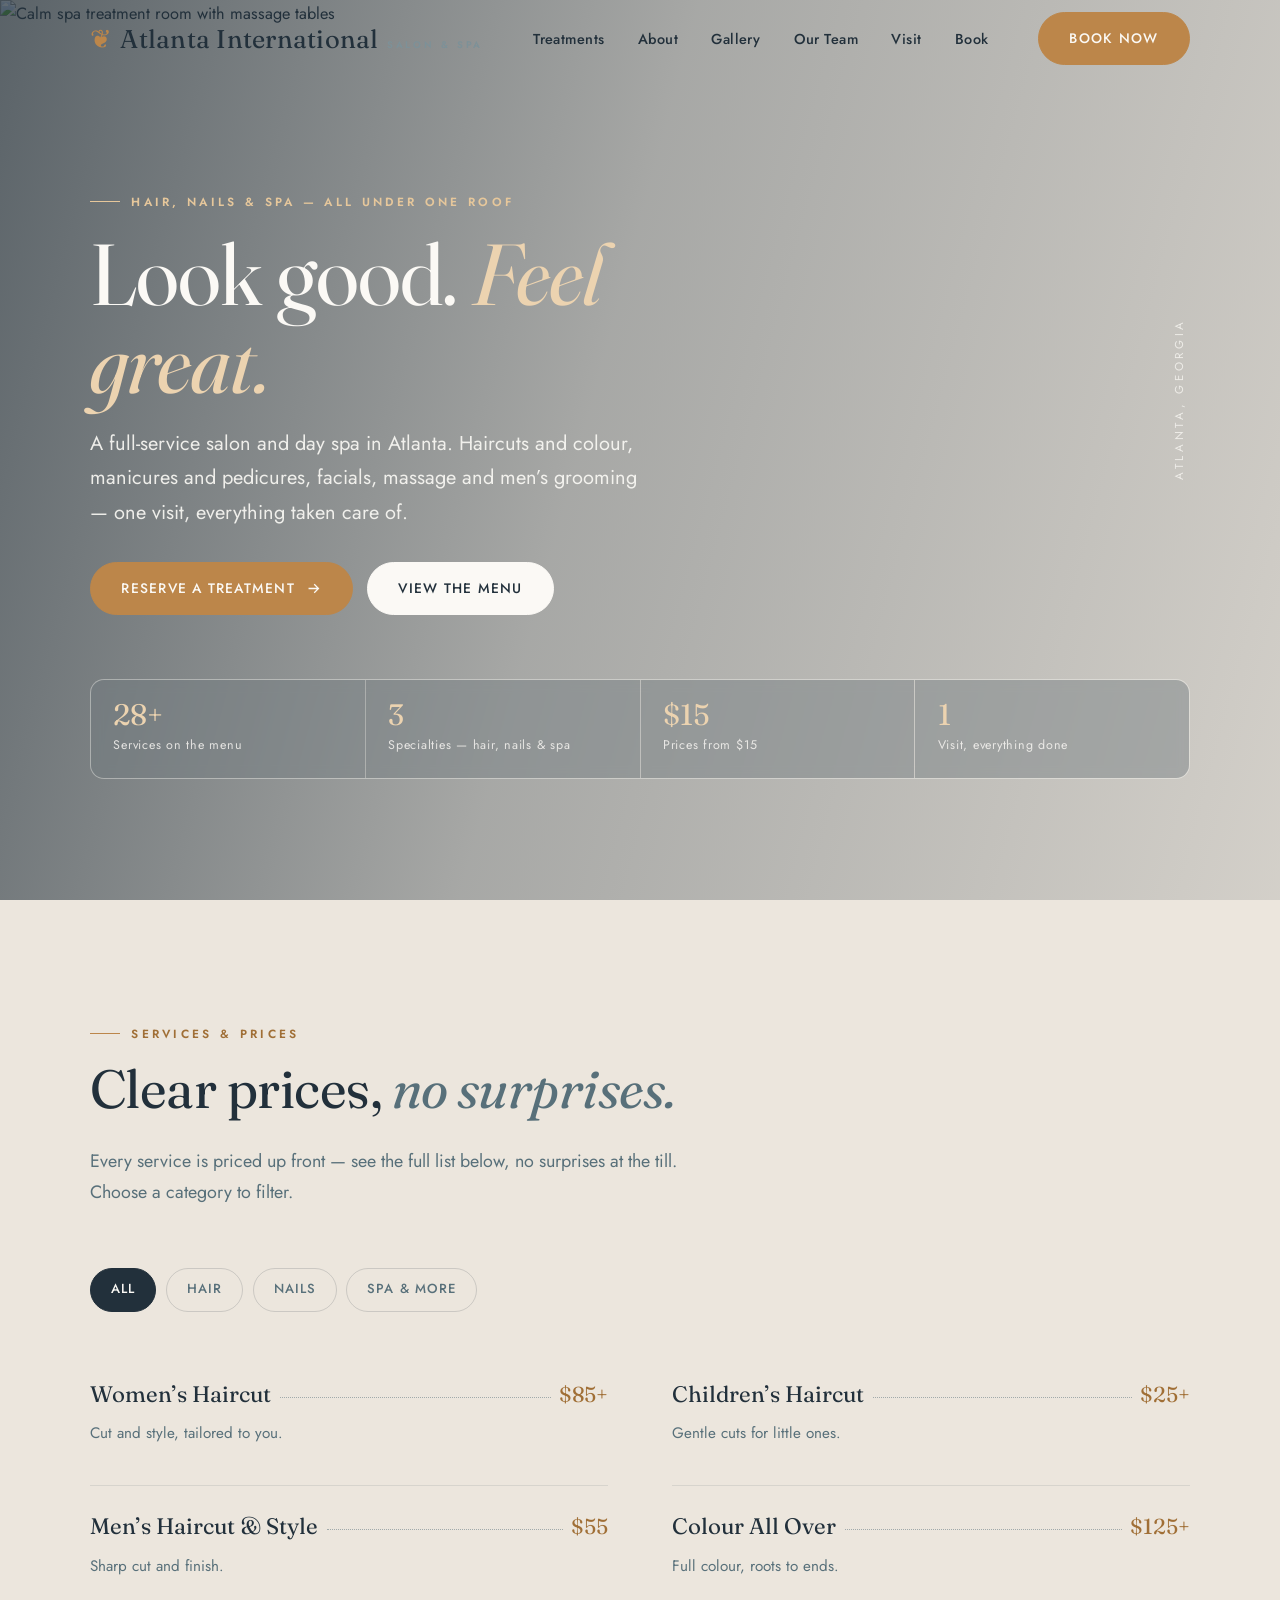
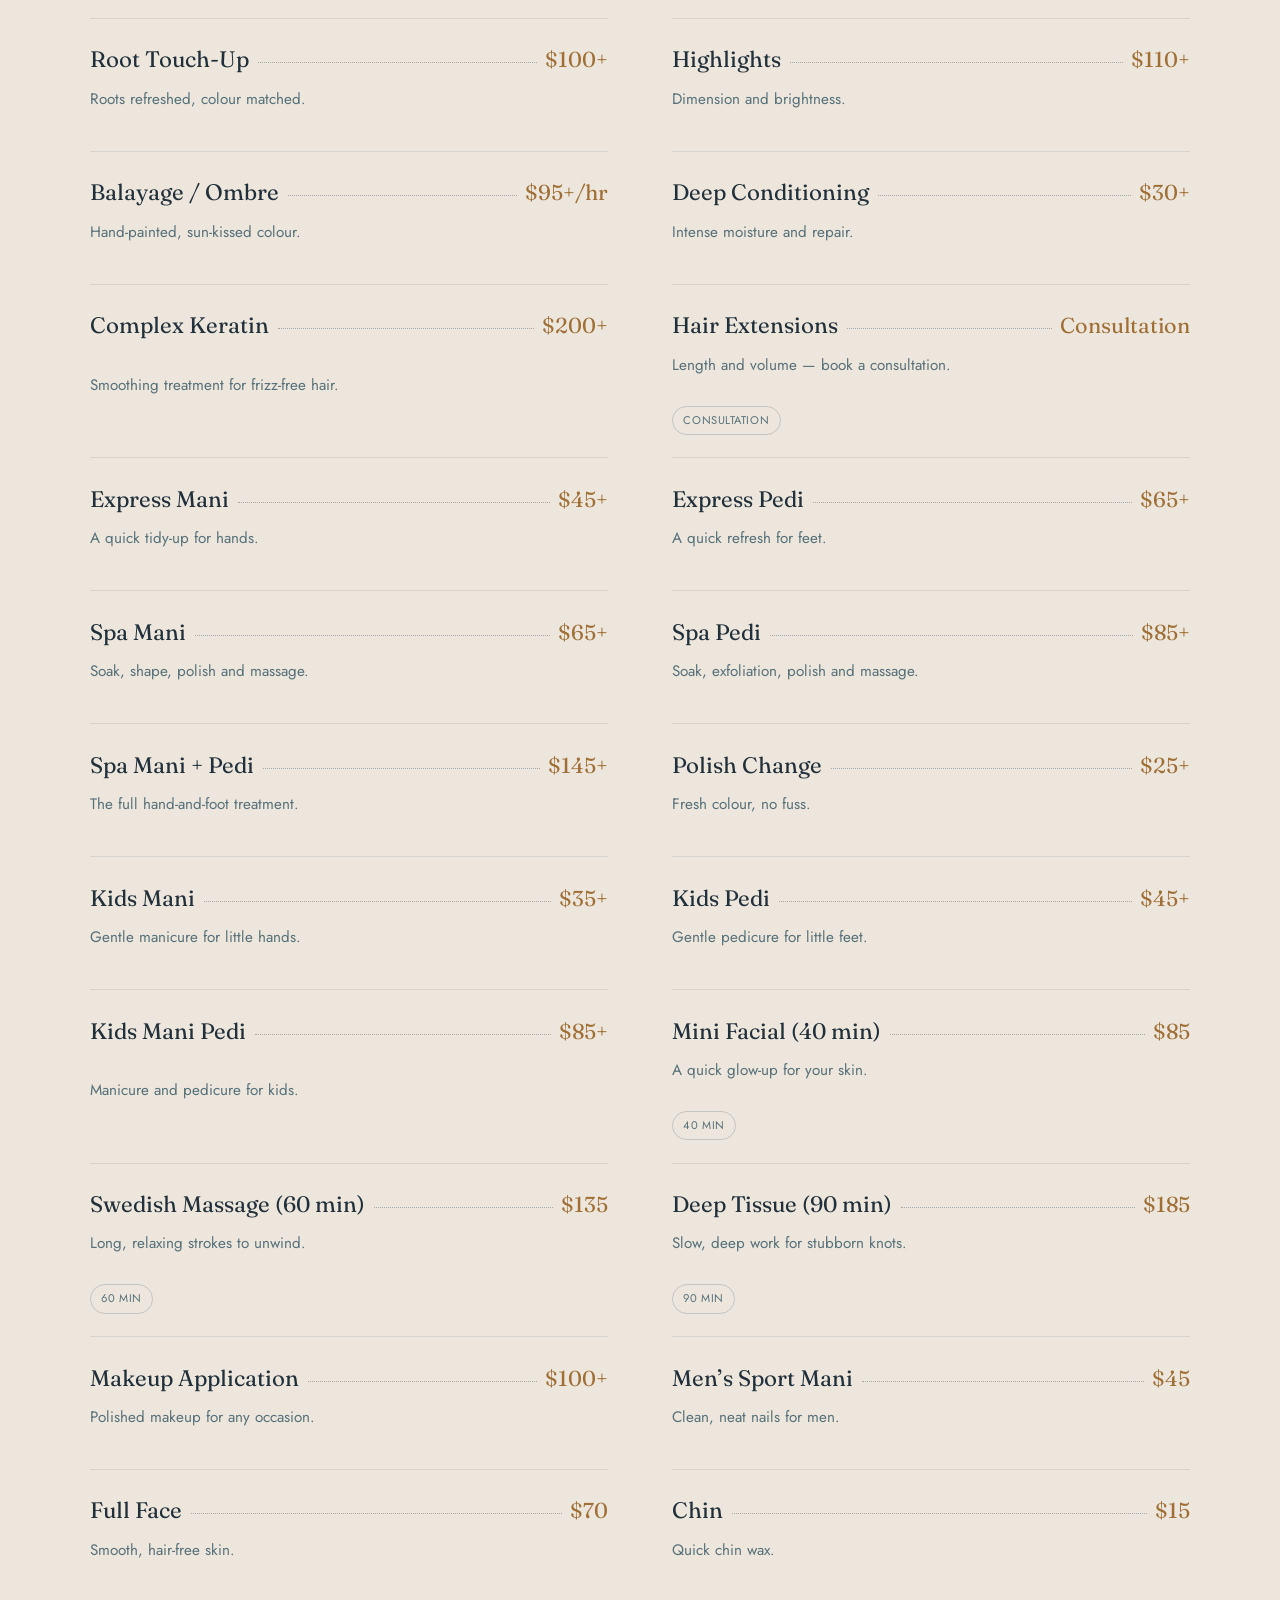
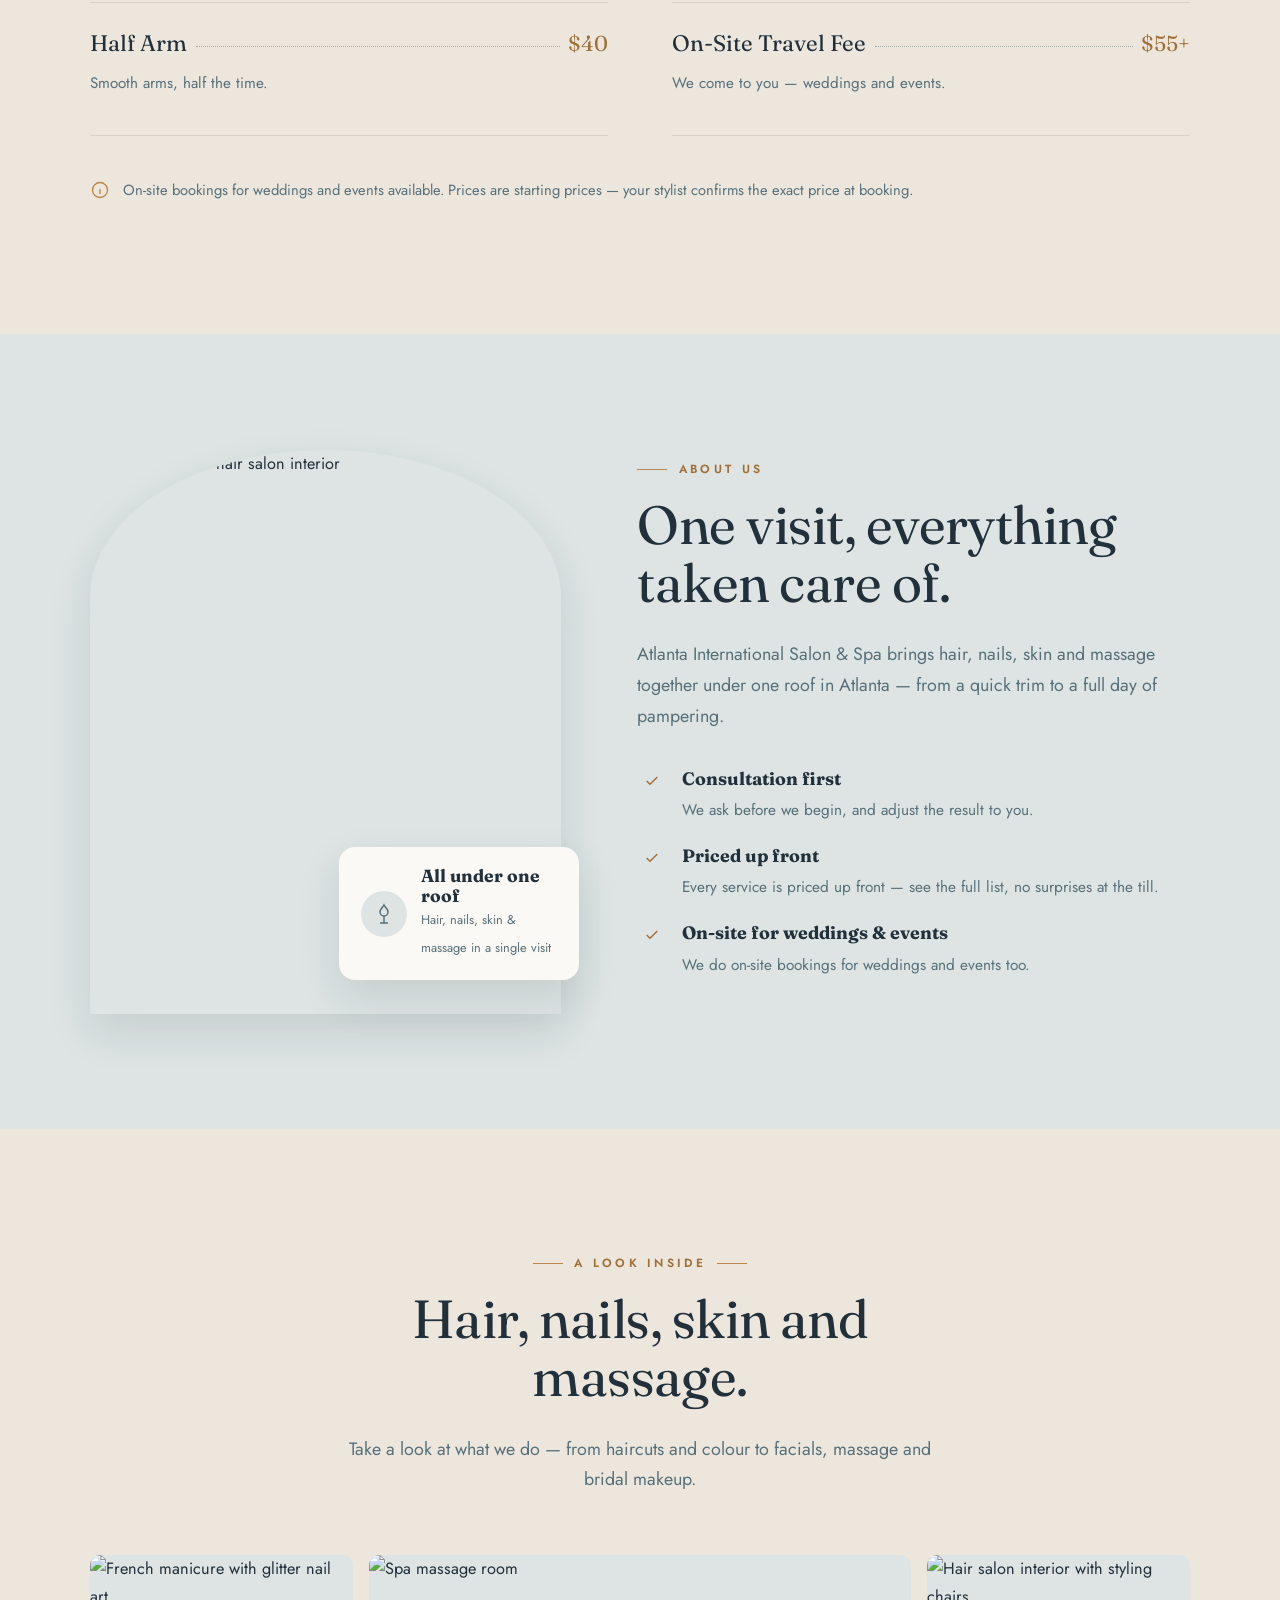
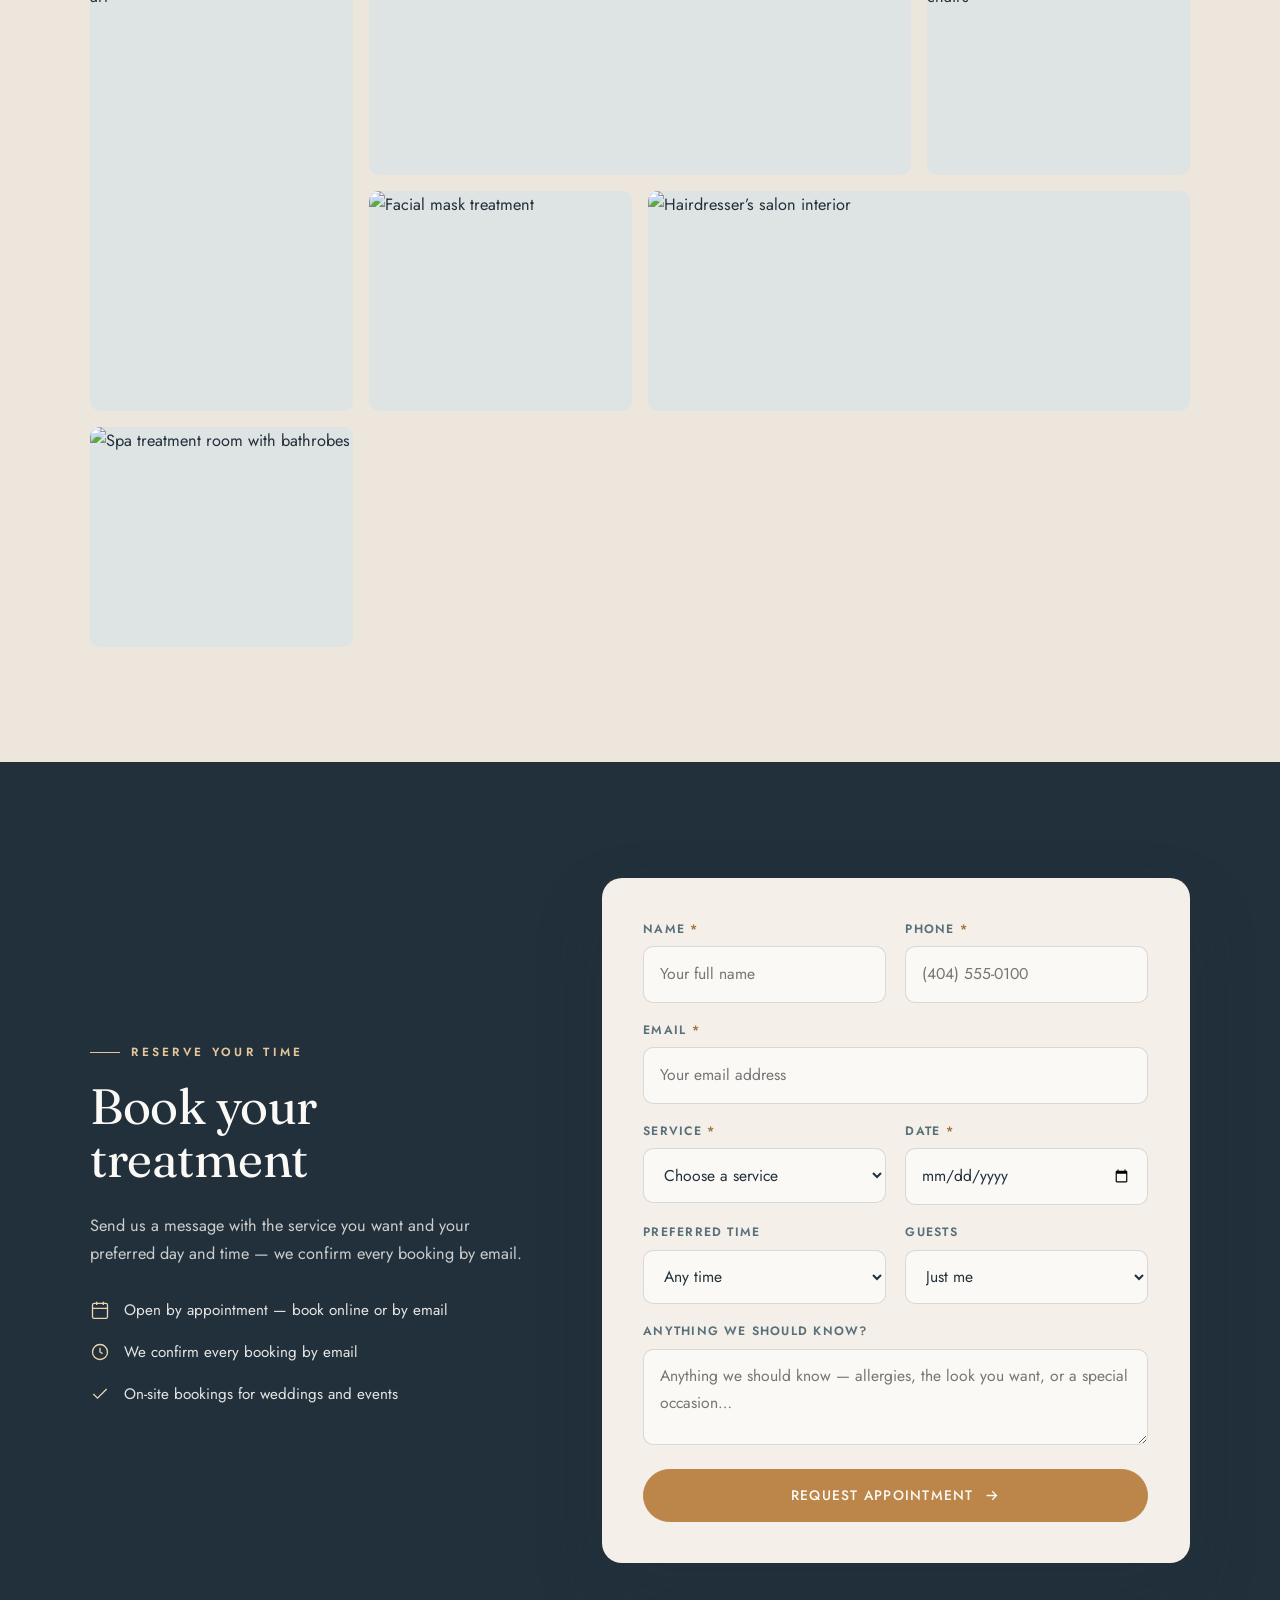
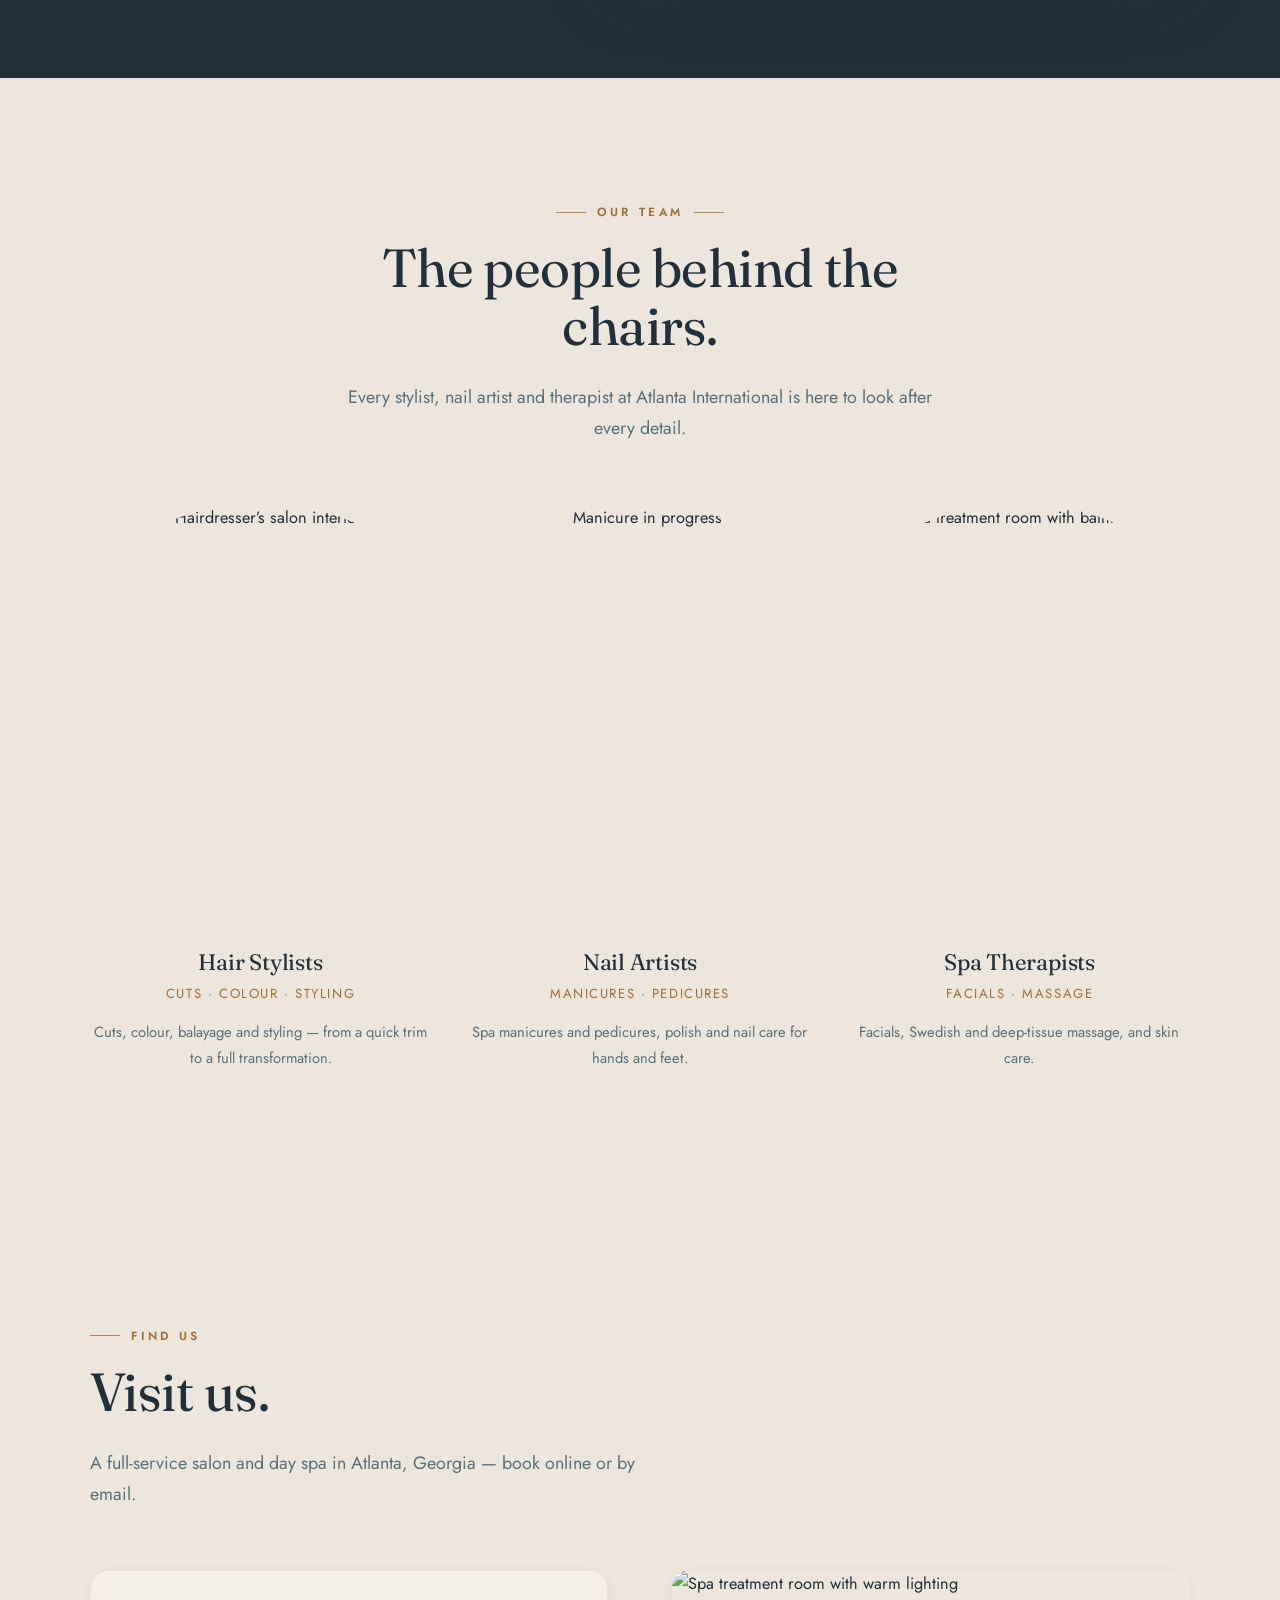
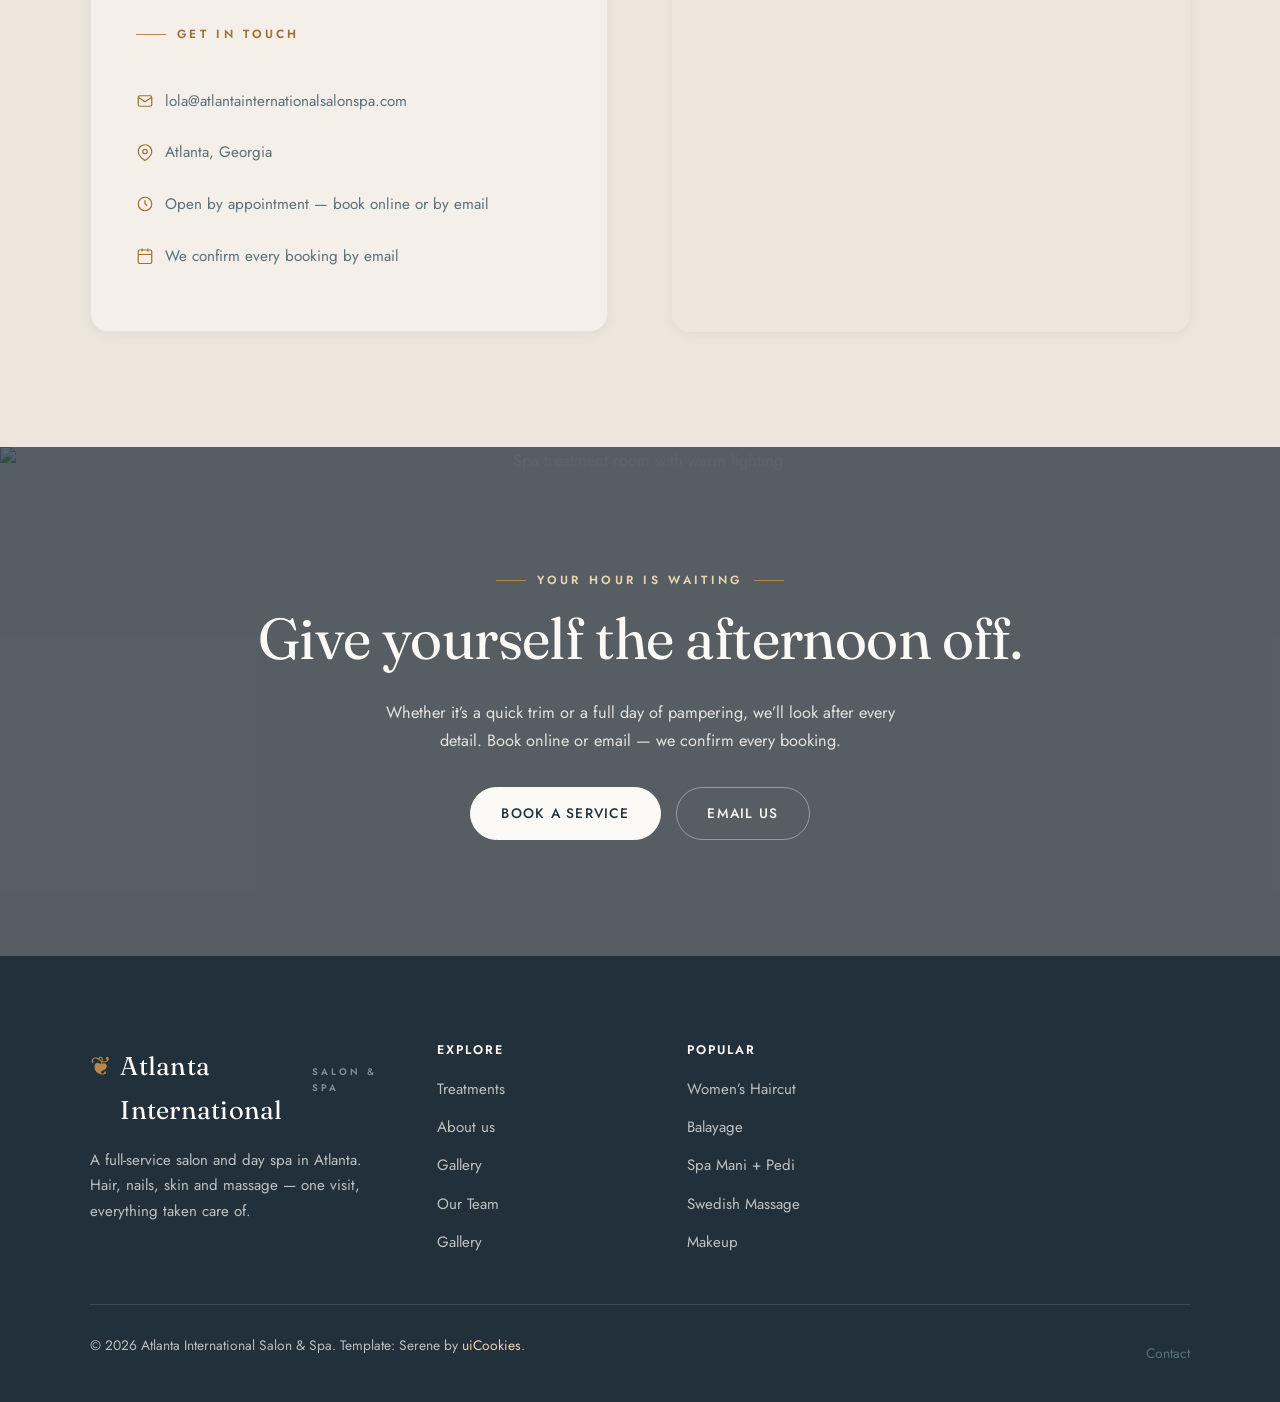
==== commit ff2056f1: "Mobile fixes round 2: law badge hidden on mobile, salon brand fits, cache-bust CSS" ====
--- a/atlanta-international-salon-spa-v2/index.html
+++ b/atlanta-international-salon-spa-v2/index.html
@@ -17,7 +17,7 @@
   <link href="https://fonts.googleapis.com/css2?family=Fraunces:ital,opsz,wght@0,9..144,300..500;1,9..144,300..500&family=Jost:wght@300;400;500;600&display=swap" rel="stylesheet">
 
   <link rel="stylesheet" href="css/vendor/bootstrap.min.css">
-  <link rel="stylesheet" href="css/style.css">
+  <link rel="stylesheet" href="css/style.css?v=20261115c">
 </head>
 <body>
 
--- a/atlanta-international-salon-spa-v2/css/style.css
+++ b/atlanta-international-salon-spa-v2/css/style.css
@@ -793,6 +793,15 @@
 }
 
 @media (max-width: 760px) {
+  .site-header {
+    background: color-mix(in srgb, var(--sand) 92%, transparent);
+    -webkit-backdrop-filter: blur(12px);
+    backdrop-filter: blur(12px);
+    box-shadow: var(--shadow-sm);
+  }
+  .brand { font-size: 1.25rem; white-space: nowrap; }
+  .brand small { display: none; }
+  .nav-cta .btn { display: none; }
   .nav-cta .nav-phone { display: none; }
   .nav-toggle { display: inline-flex; }
   .nav-links {
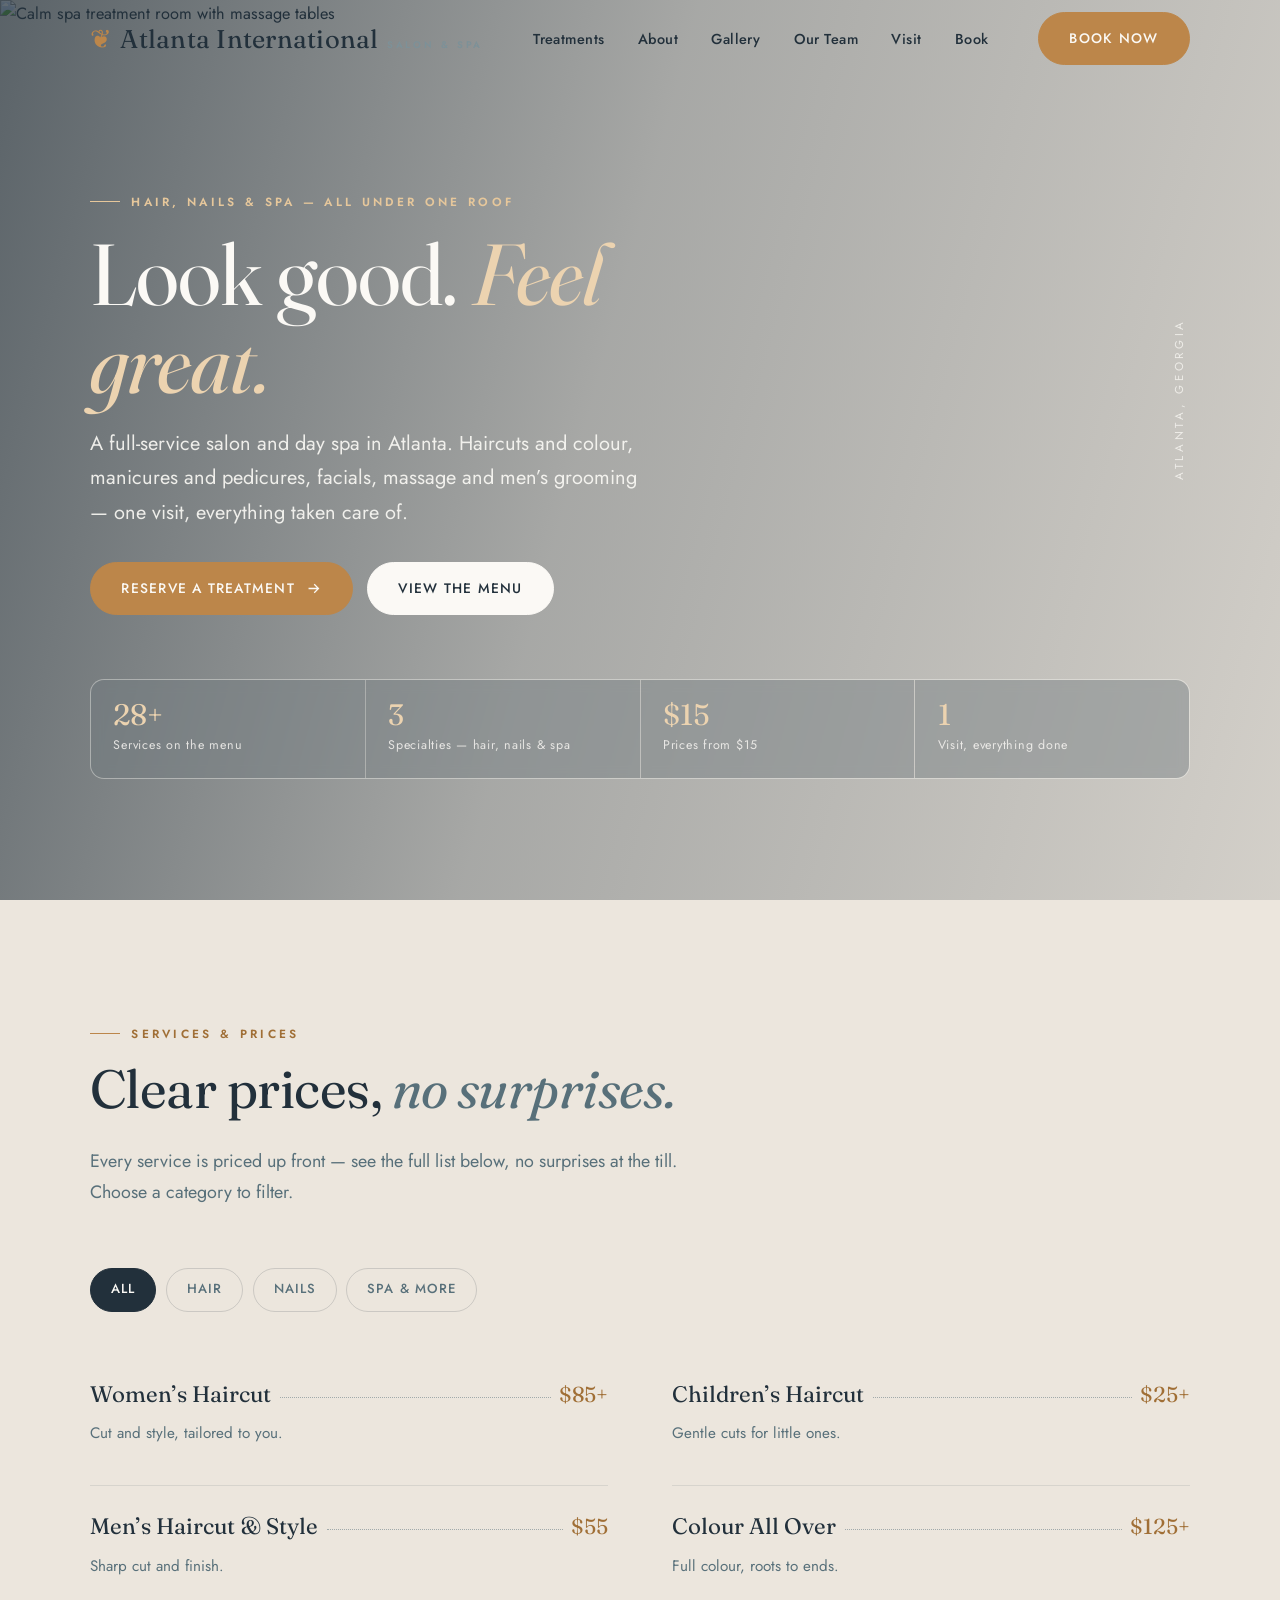
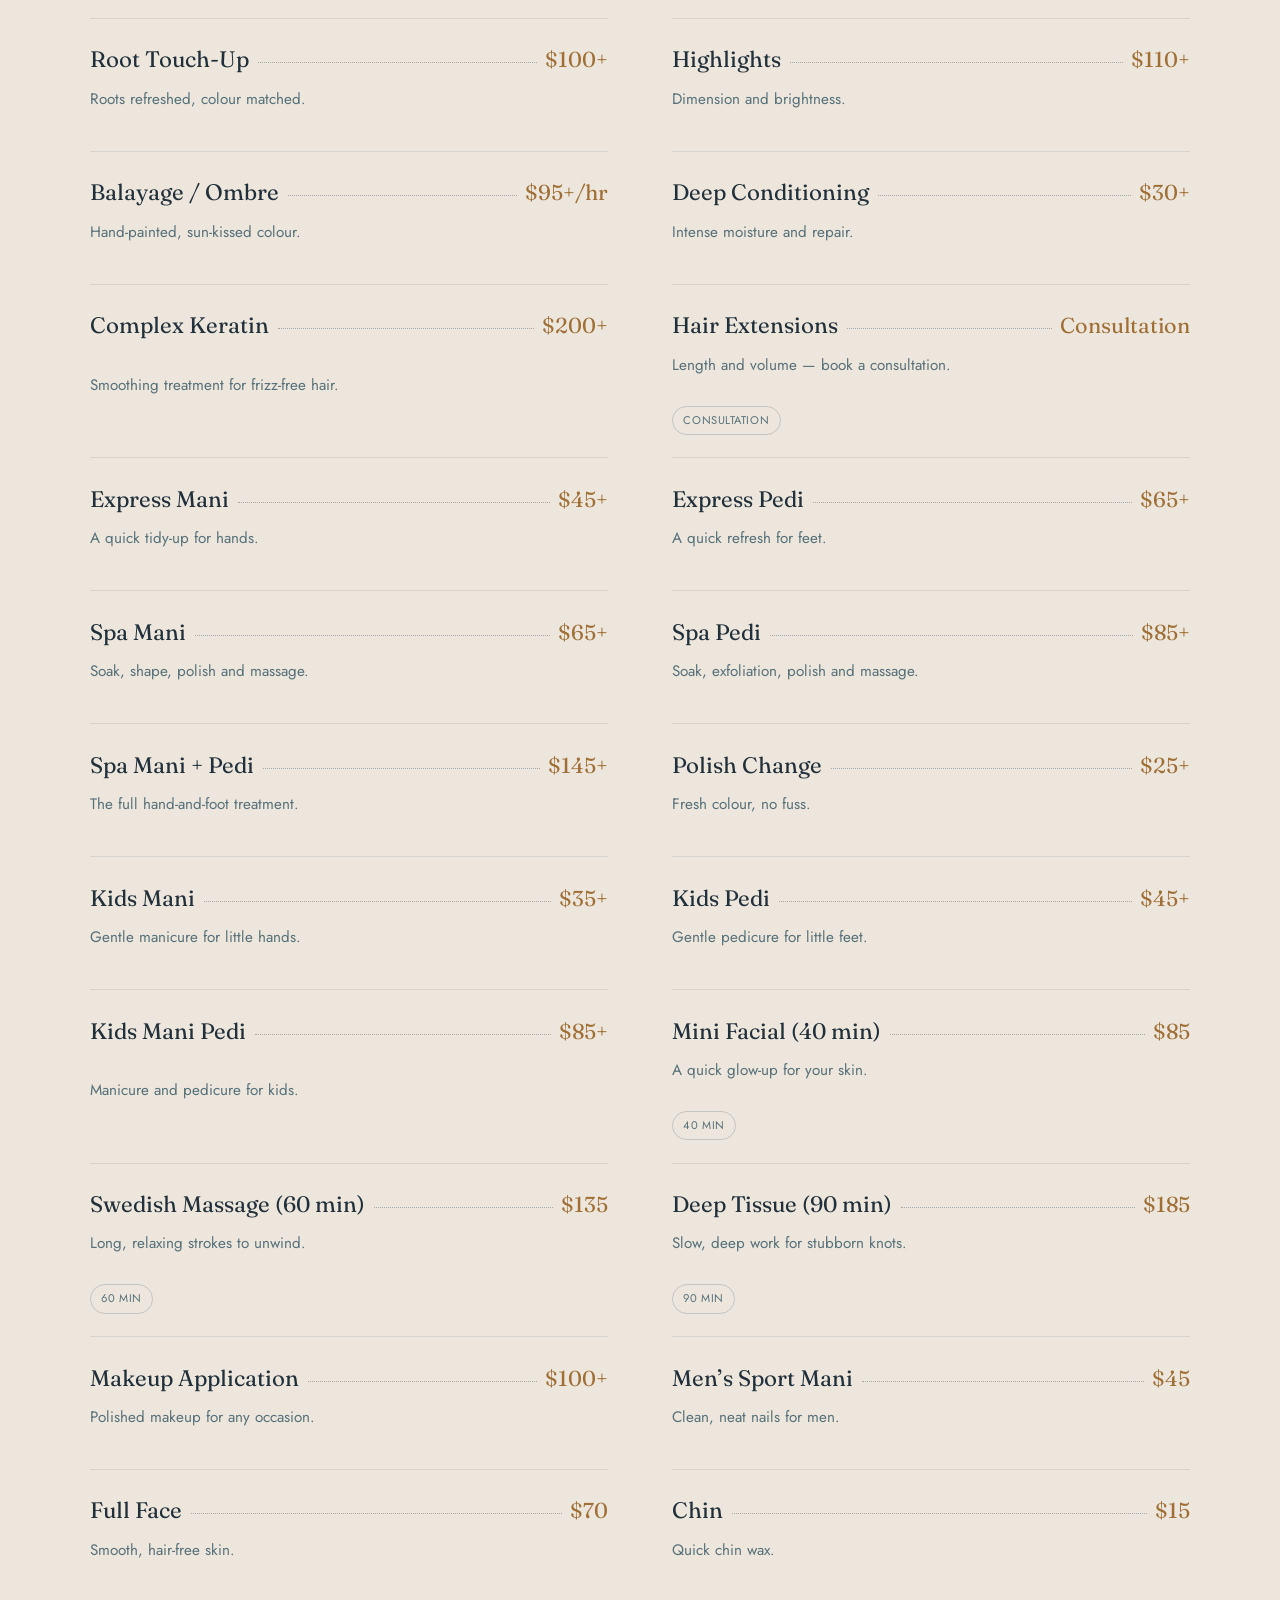
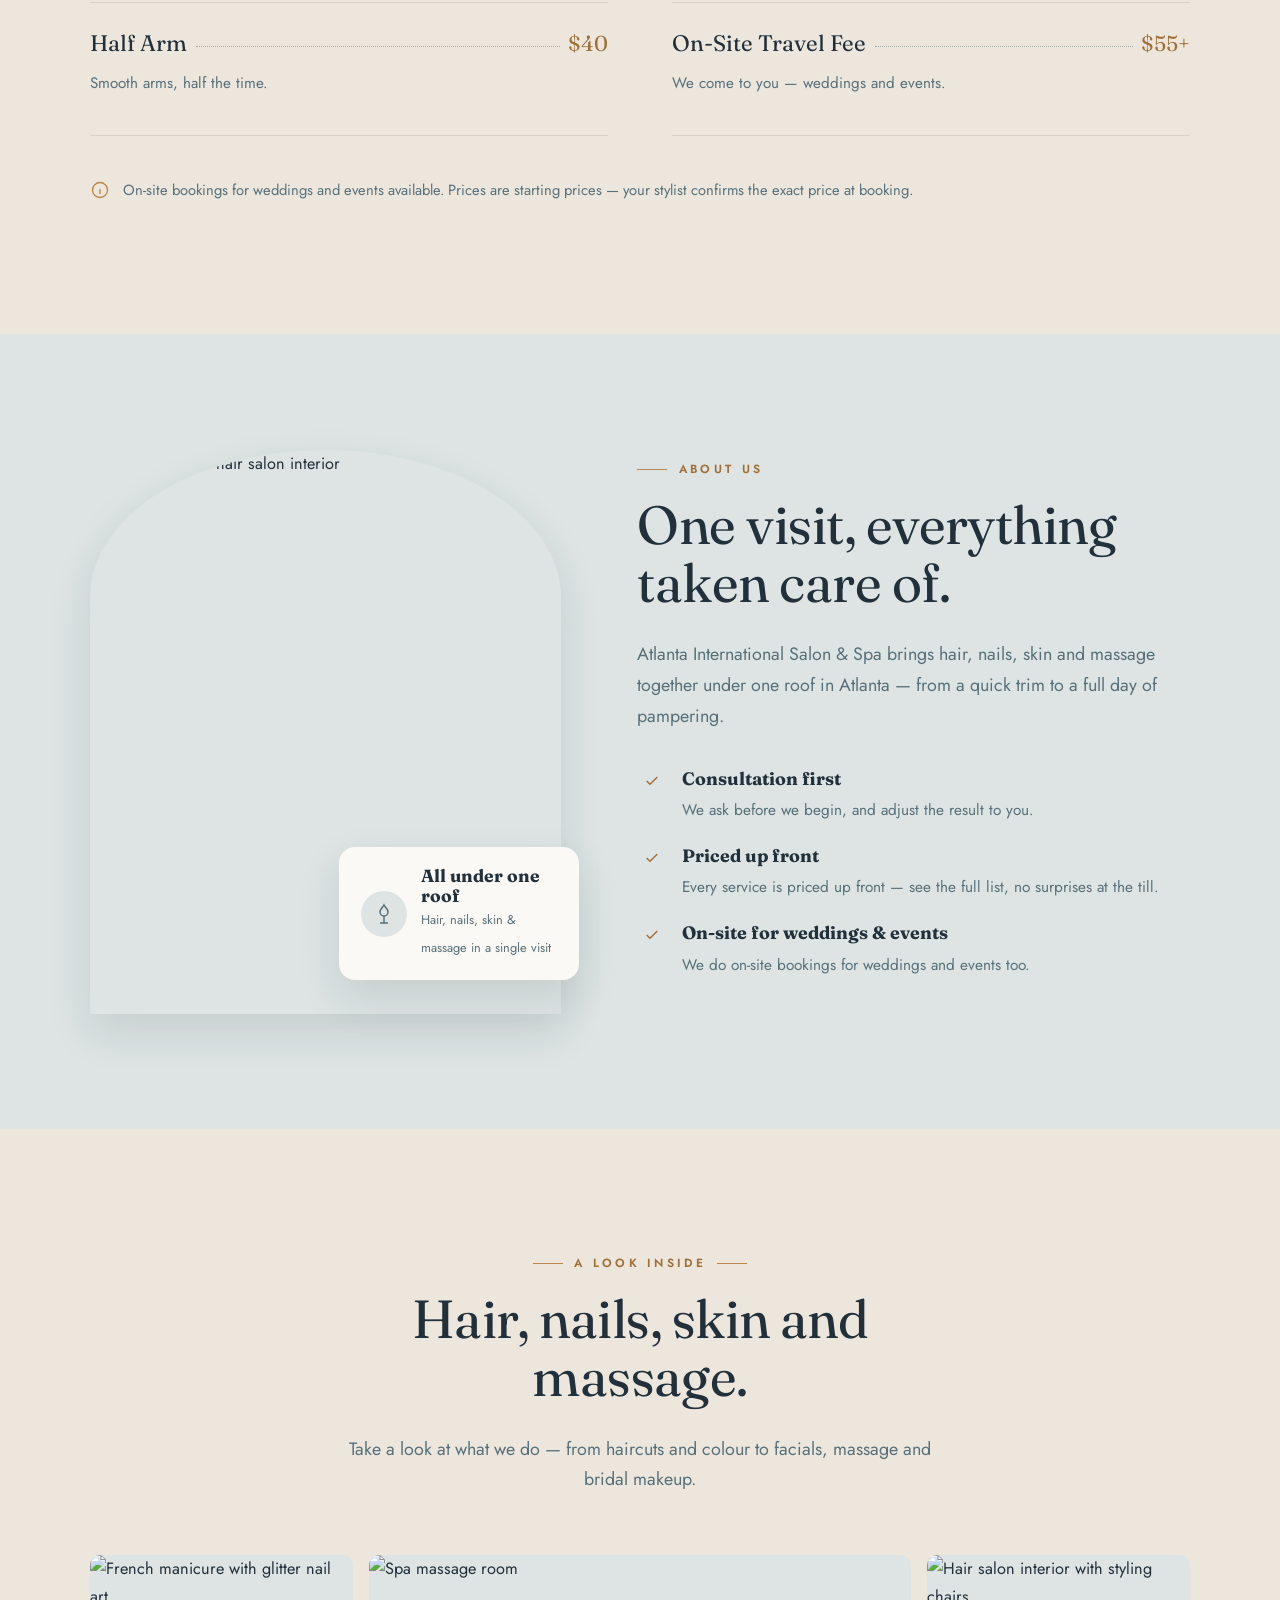
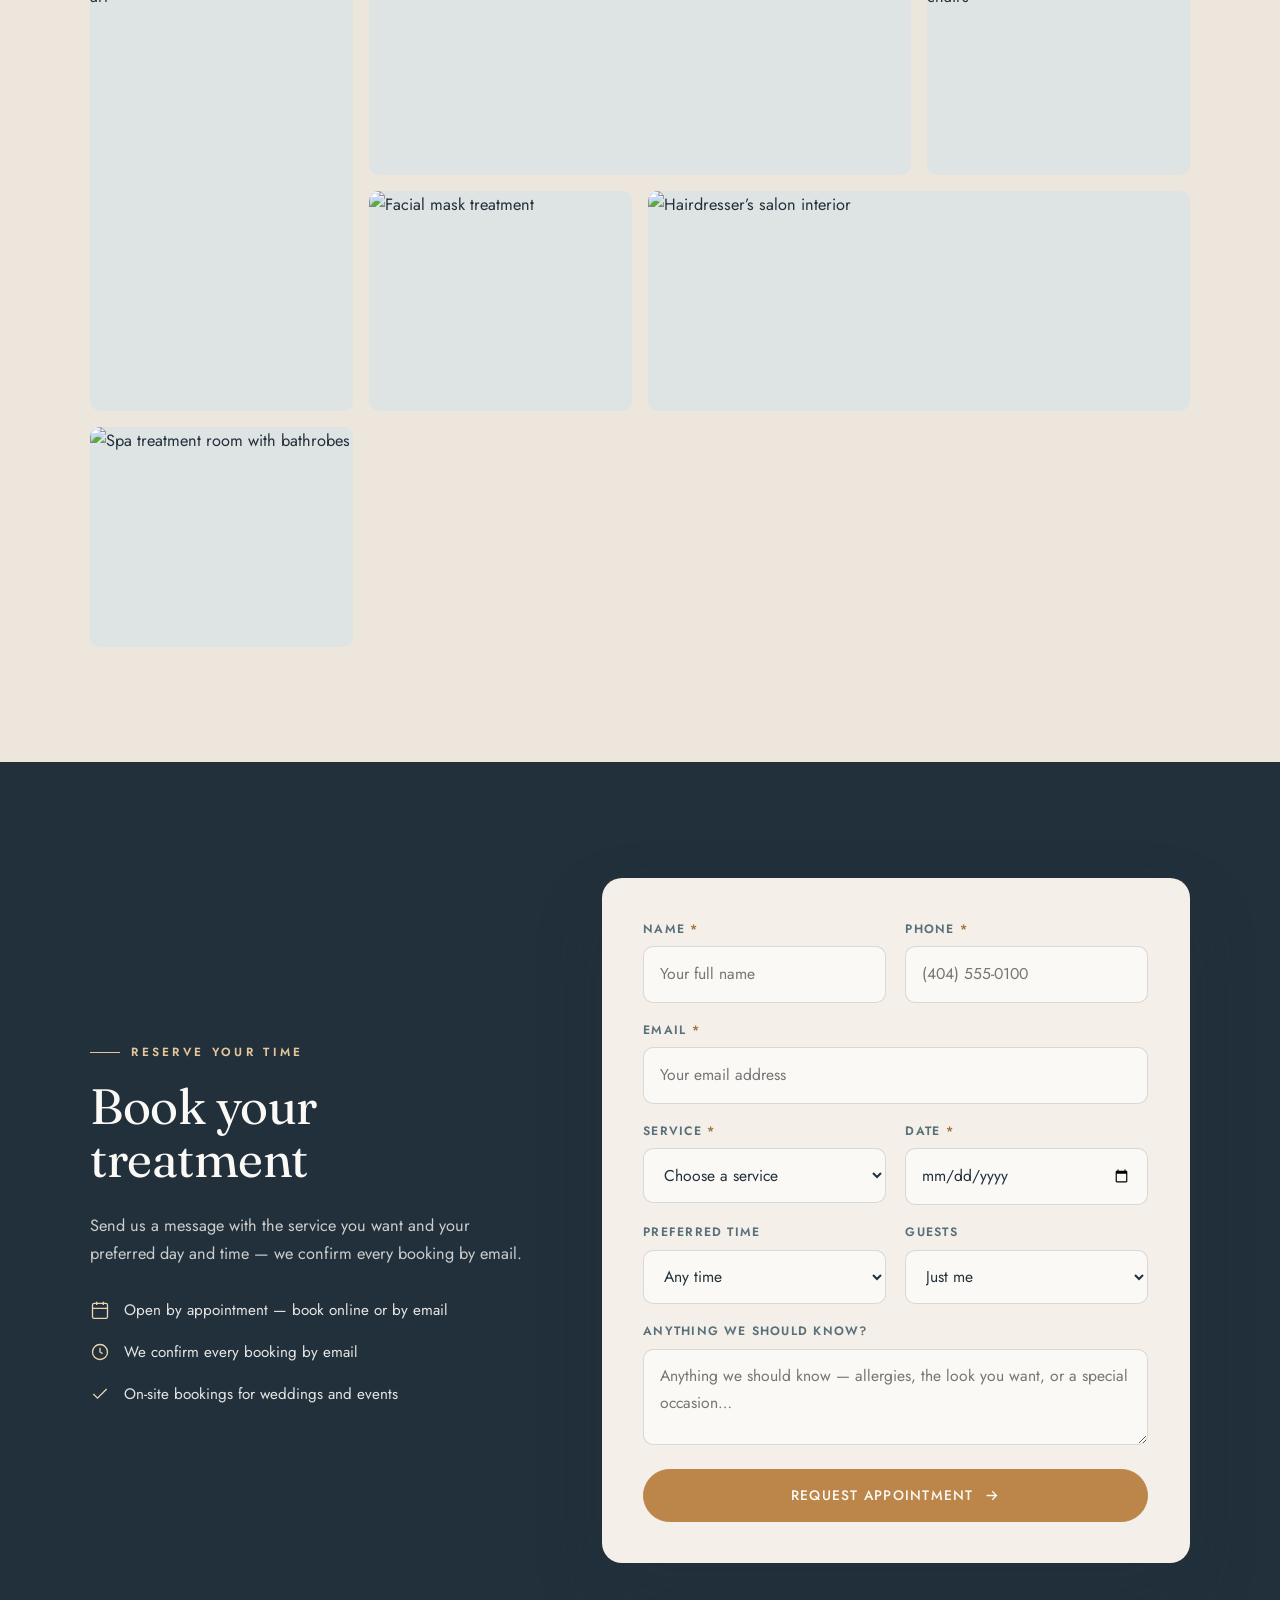
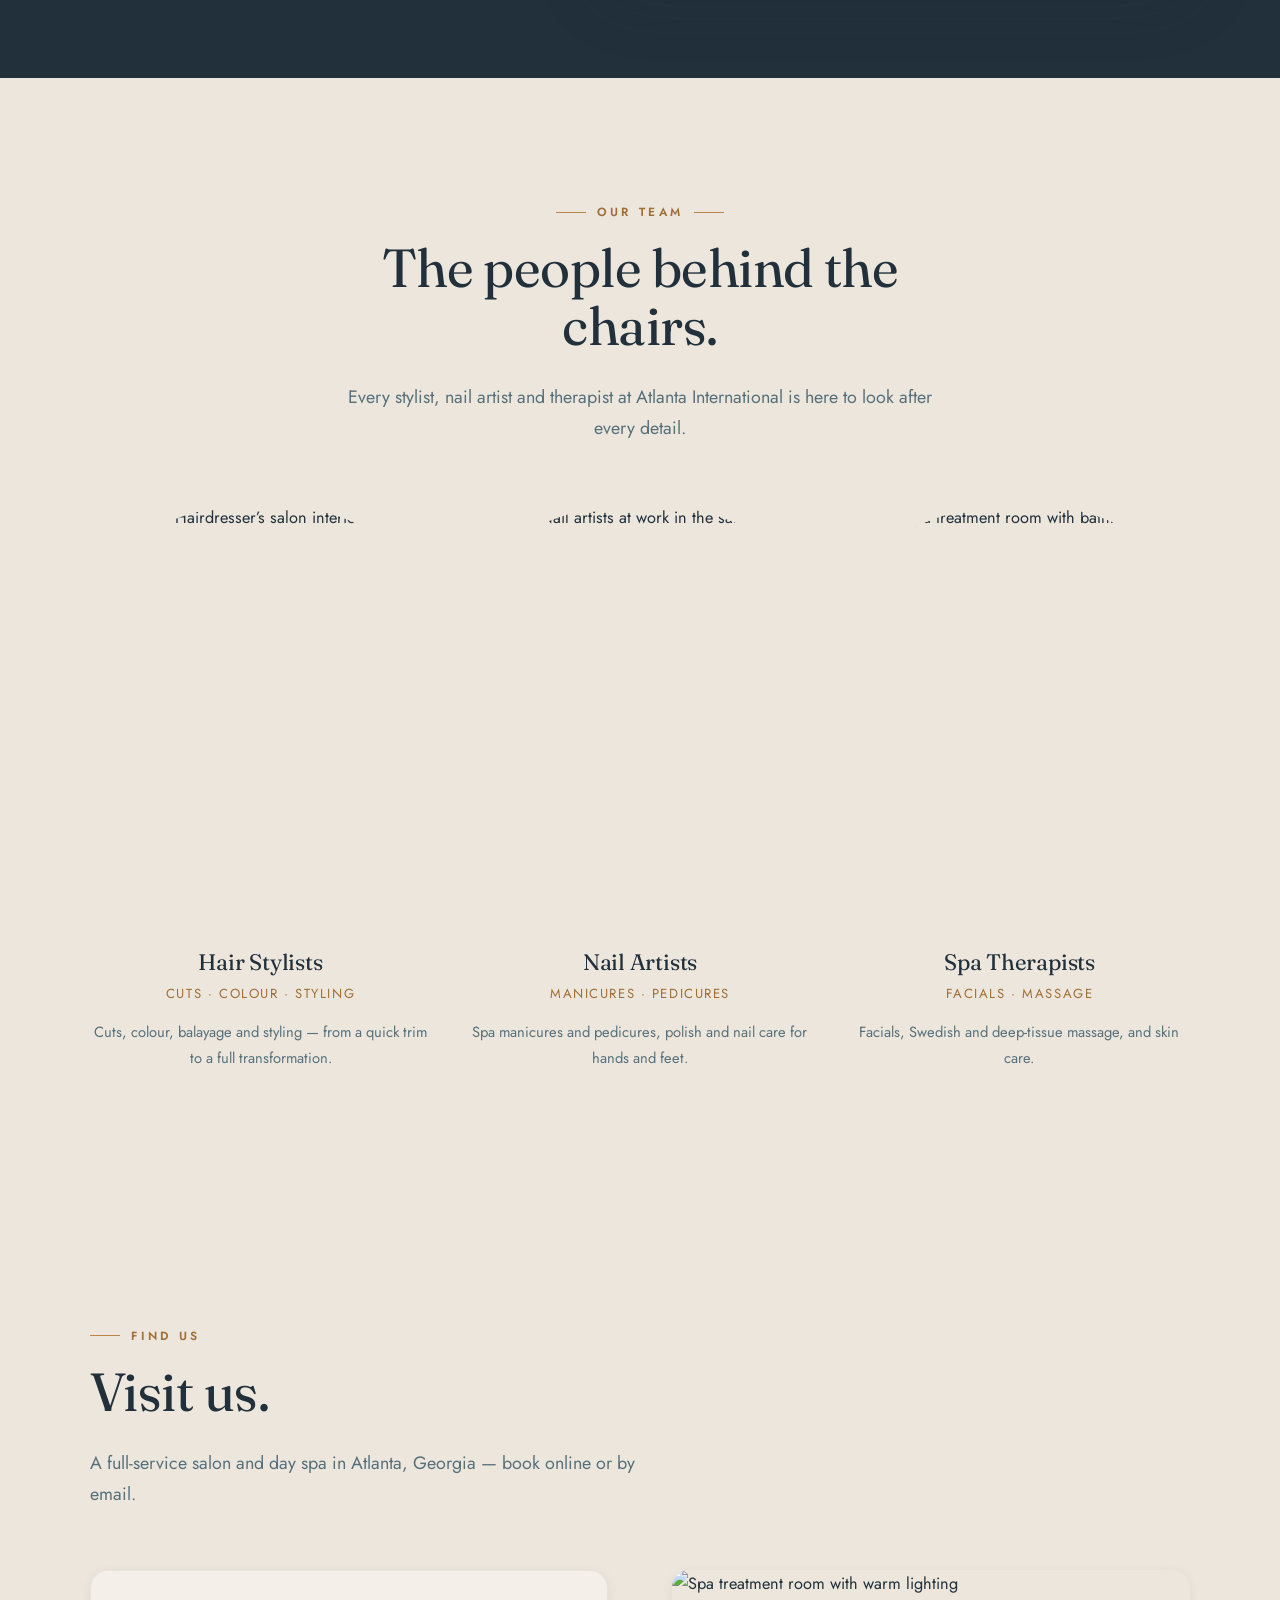
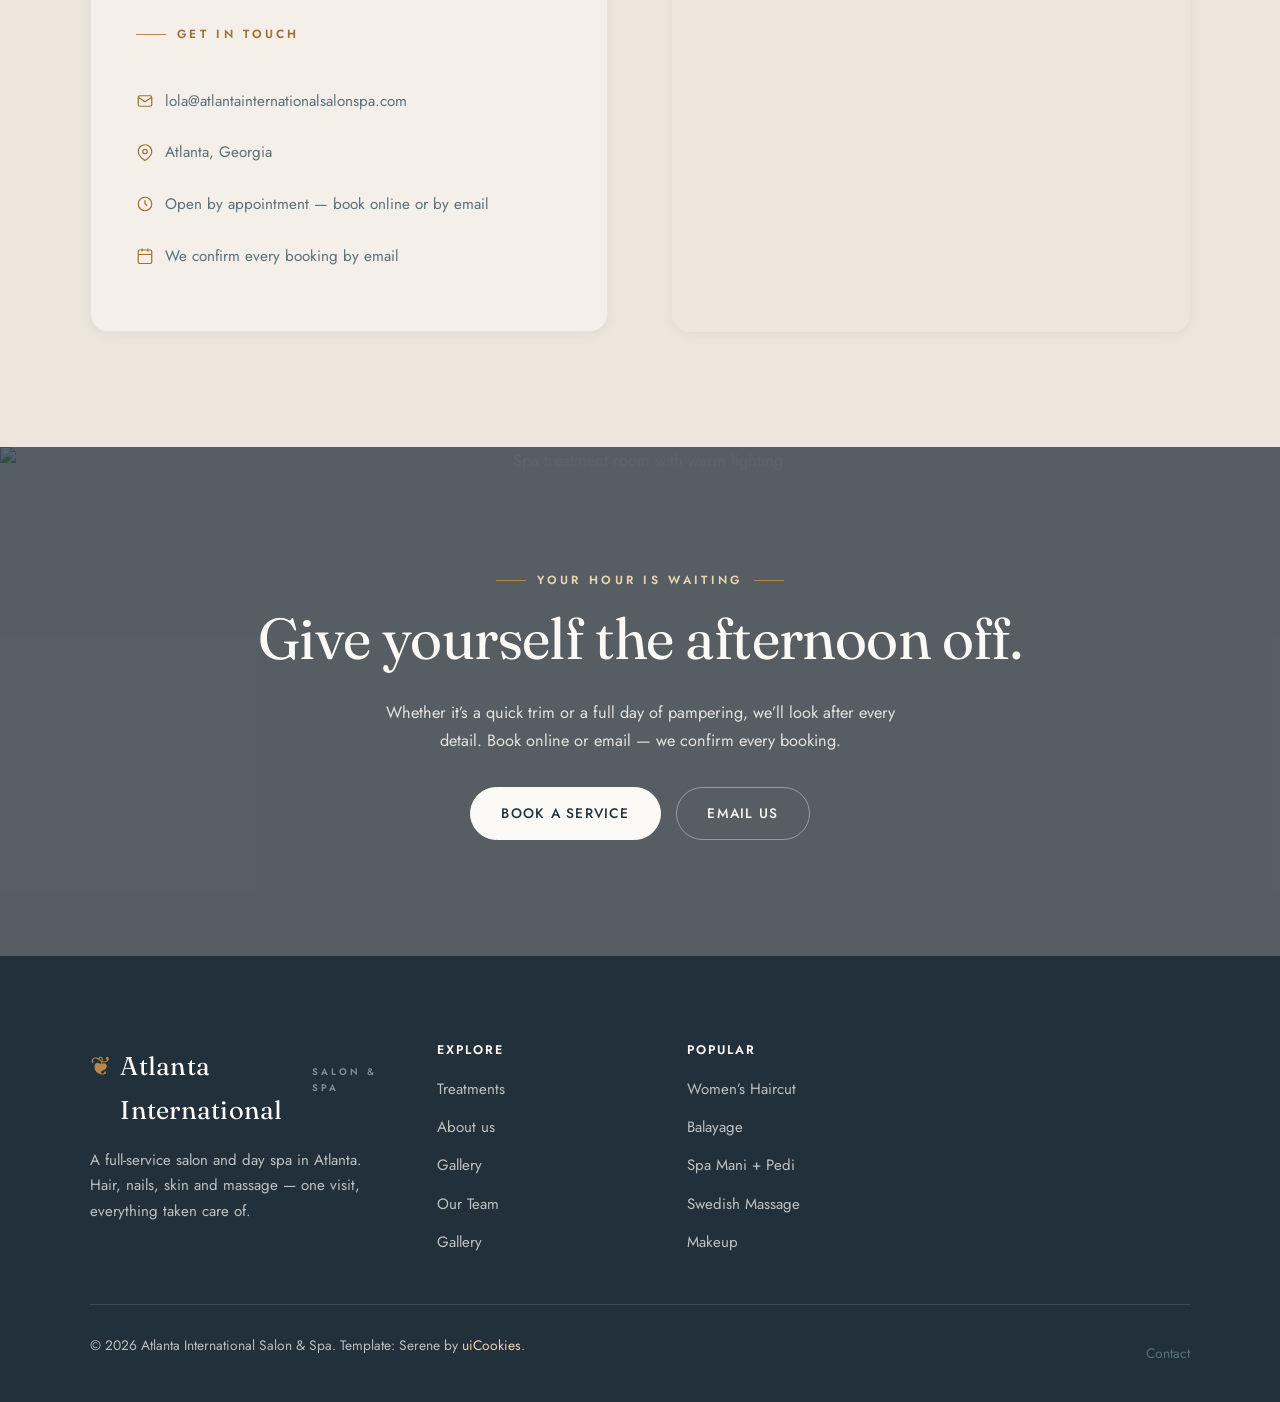
==== commit c08d7464: "Dental hamburger back right; salon nail + about photos swapped" ====
--- a/atlanta-international-salon-spa-v2/index.html
+++ b/atlanta-international-salon-spa-v2/index.html
@@ -17,7 +17,7 @@
   <link href="https://fonts.googleapis.com/css2?family=Fraunces:ital,opsz,wght@0,9..144,300..500;1,9..144,300..500&family=Jost:wght@300;400;500;600&display=swap" rel="stylesheet">
 
   <link rel="stylesheet" href="css/vendor/bootstrap.min.css">
-  <link rel="stylesheet" href="css/style.css?v=20261115c">
+  <link rel="stylesheet" href="css/style.css?v=20261115d">
 </head>
 <body>
 
@@ -393,7 +393,7 @@
     <div class="wrap">
       <div class="about-grid">
         <div class="about-figure reveal">
-          <div class="arch"><img src="https://upload.wikimedia.org/wikipedia/commons/thumb/2/24/Hair_Today_Beauty_Today_salon.jpg/1280px-Hair_Today_Beauty_Today_salon.jpg" alt="Bright, modern hair salon interior"></div>
+          <div class="arch"><img src="https://upload.wikimedia.org/wikipedia/commons/thumb/2/22/Hair_salon_-_Arlington%2C_MA.jpg/1280px-Hair_salon_-_Arlington%2C_MA.jpg" alt="Bright, modern hair salon interior"></div>
           <div class="about-badge">
             <span class="about-badge__ico">
               <svg viewBox="0 0 24 24" fill="none" stroke="currentColor" stroke-width="1.5" aria-hidden="true"><path d="M12 3c1.5 3 4 4 4 7a4 4 0 0 1-8 0c0-3 2.5-4 4-7z"/><path d="M12 14v7M8 21h8"/></svg>
@@ -594,7 +594,7 @@
 
         <article class="therapist reveal d1">
           <div class="therapist__photo arch">
-            <img src="https://upload.wikimedia.org/wikipedia/commons/thumb/4/41/Manicure_in_Simplicity.jpg/1280px-Manicure_in_Simplicity.jpg" alt="Manicure in progress">
+            <img src="https://upload.wikimedia.org/wikipedia/commons/thumb/f/f1/Jenny_Bui_salon_3.jpg/1280px-Jenny_Bui_salon_3.jpg" alt="Nail artists at work in the salon">
             <div class="therapist__social" aria-label="Nail Artists links">
               <a href="#book" aria-label="Book with the nail team"><svg viewBox="0 0 24 24" fill="none" stroke="currentColor" stroke-width="1.7" aria-hidden="true"><rect x="3" y="4" width="18" height="18" rx="2"/><path d="M16 2v4M8 2v4M3 10h18"/></svg></a>
             </div>
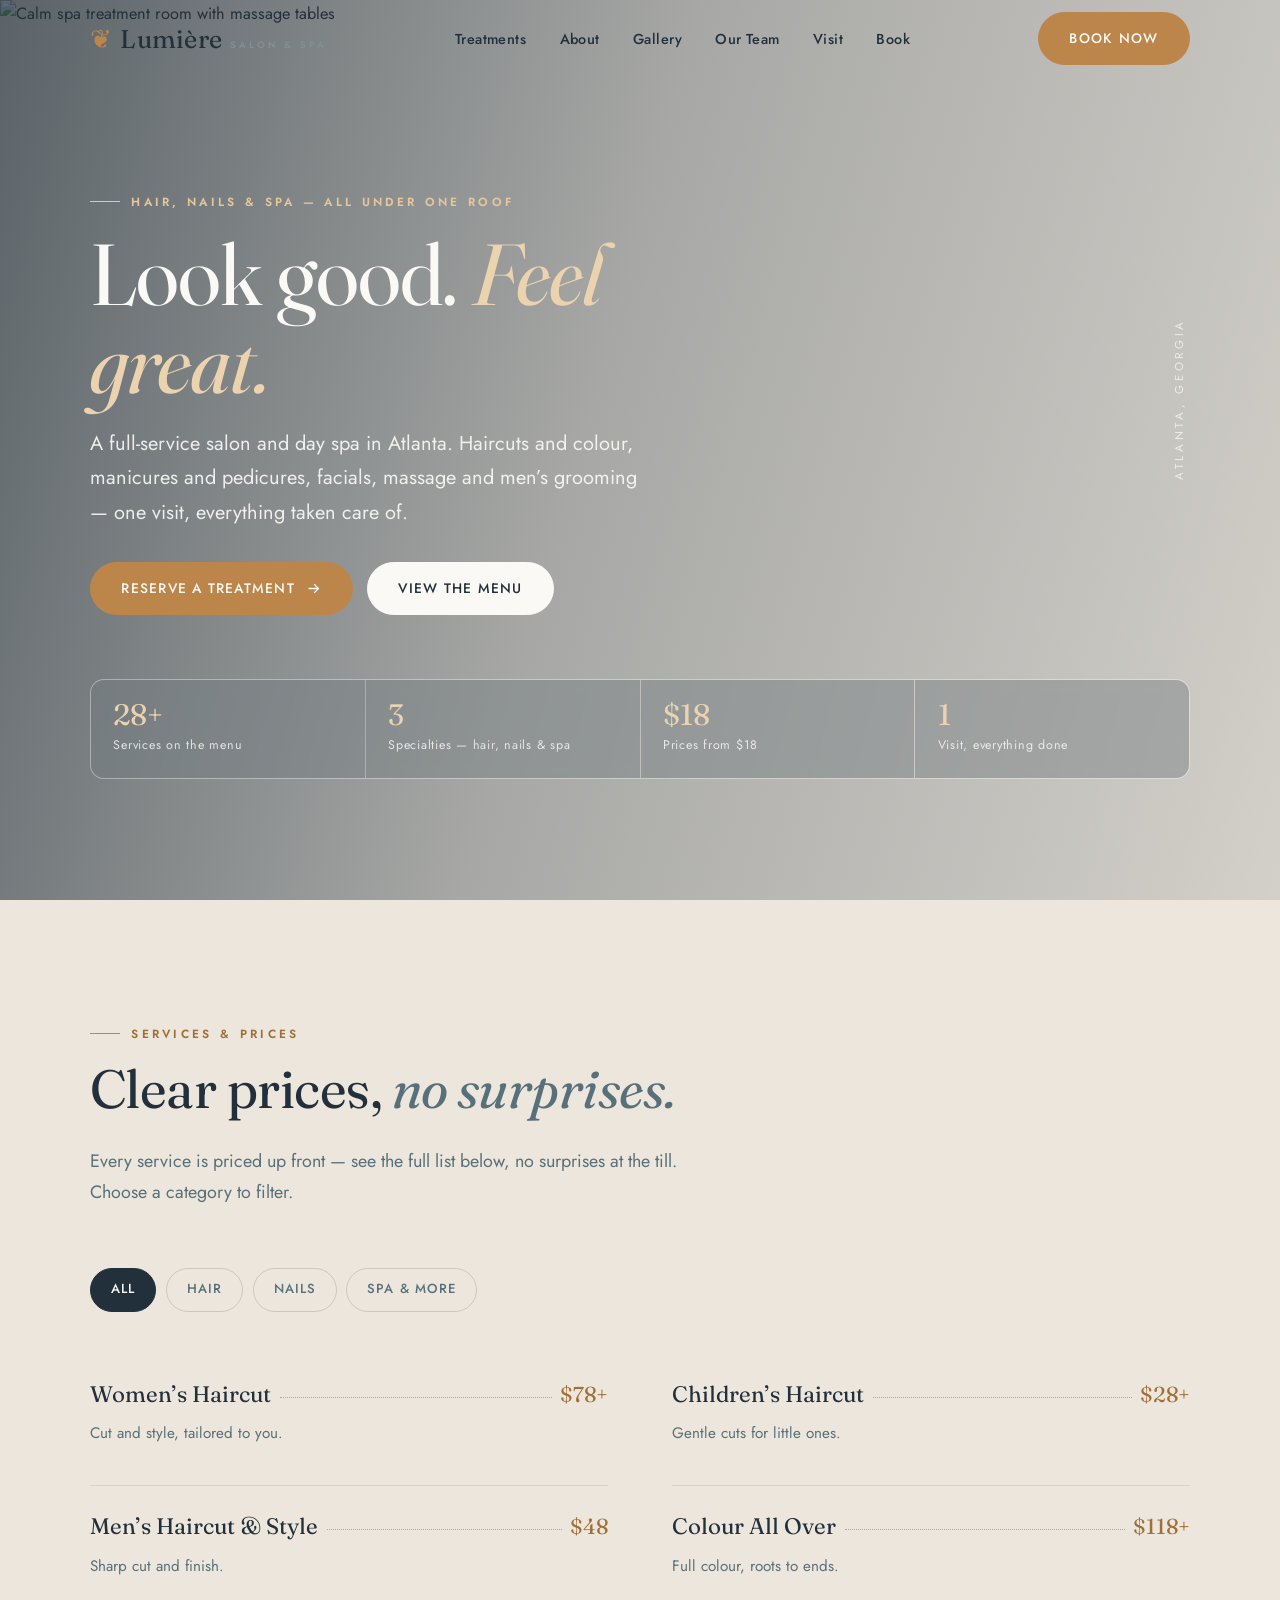
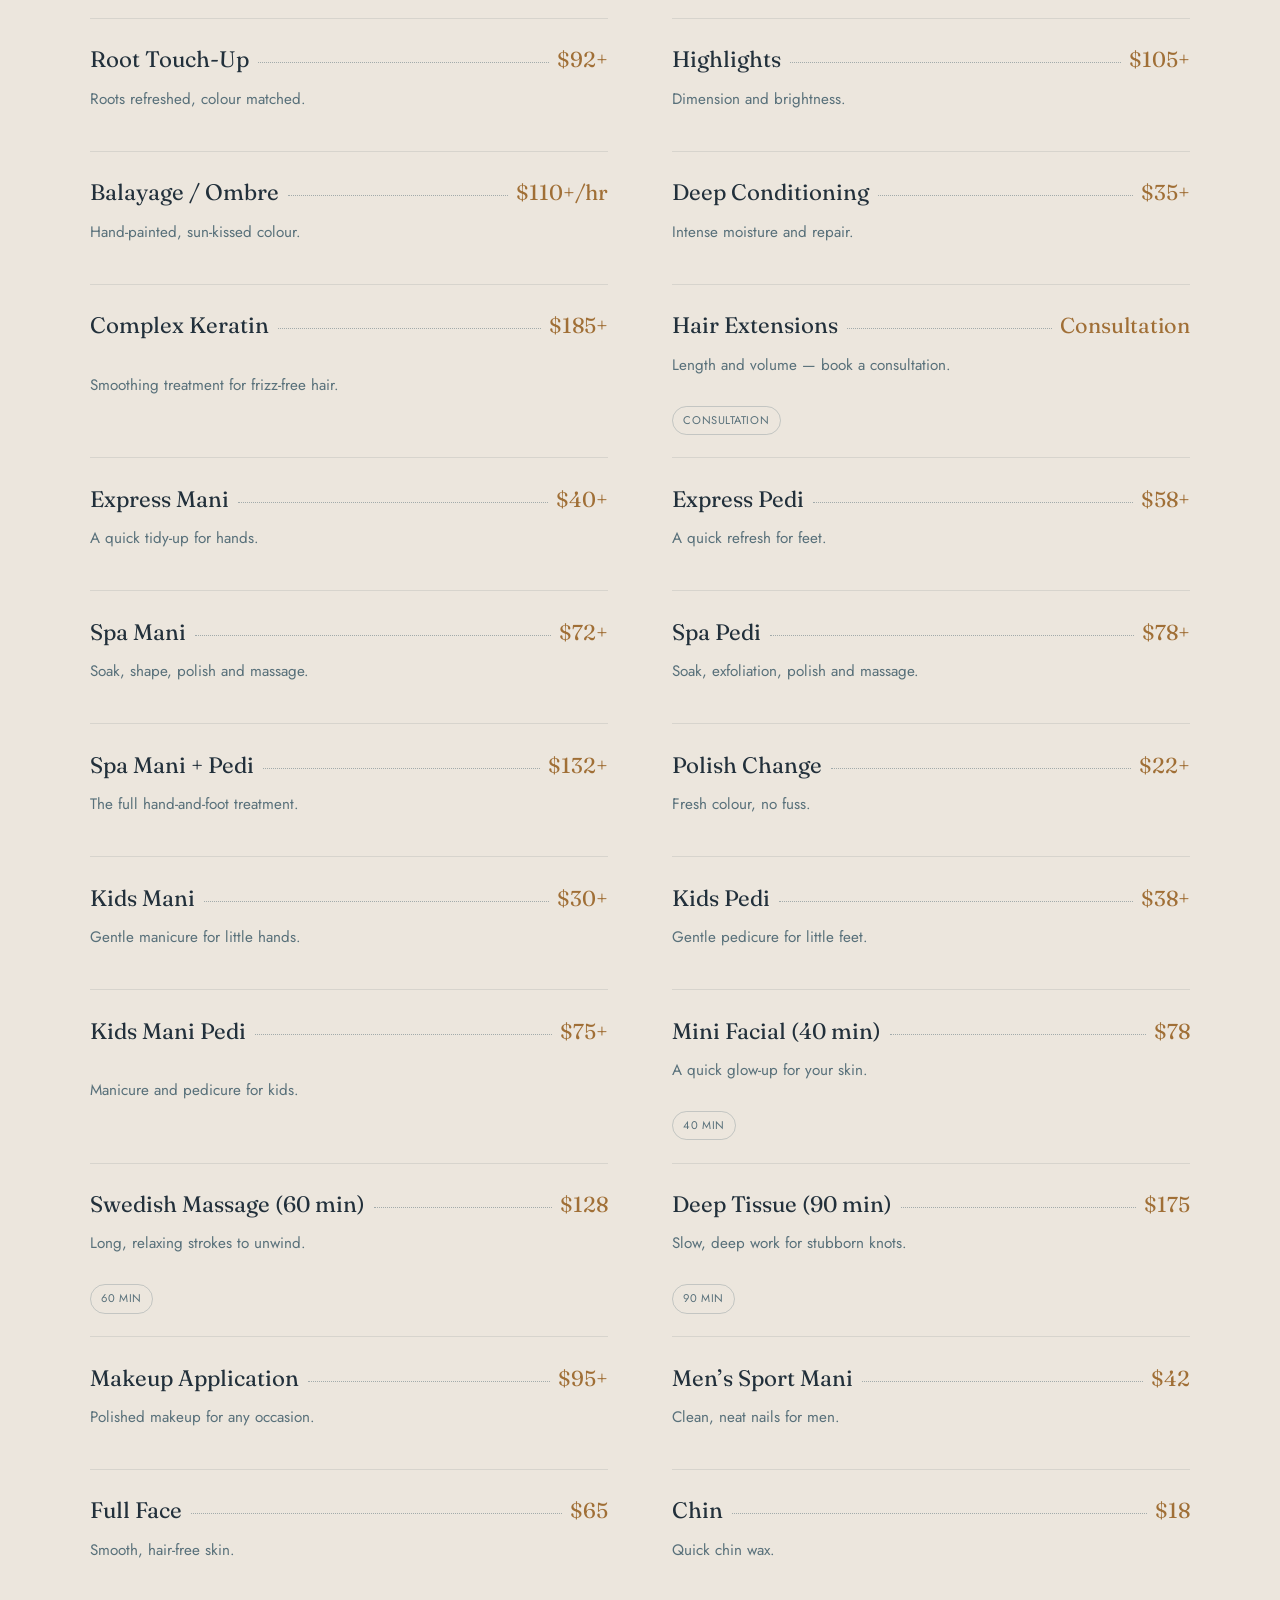
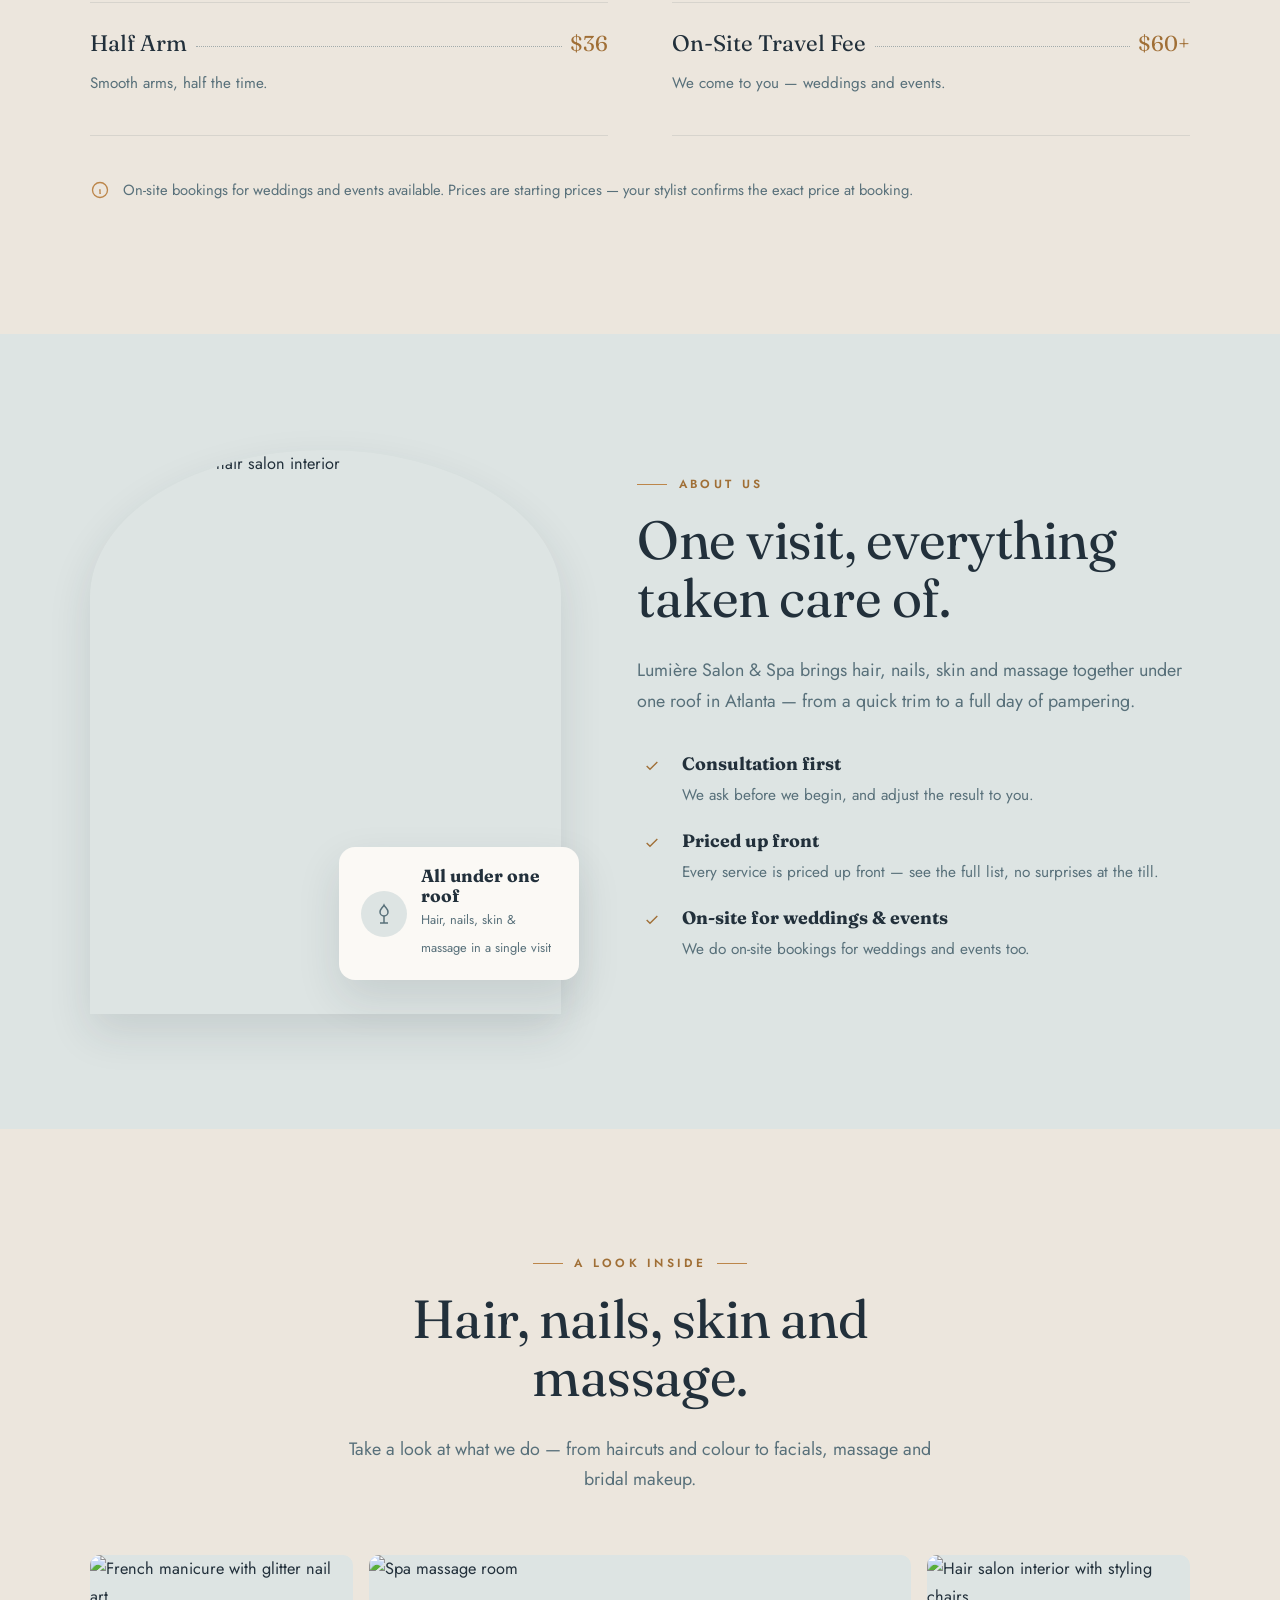
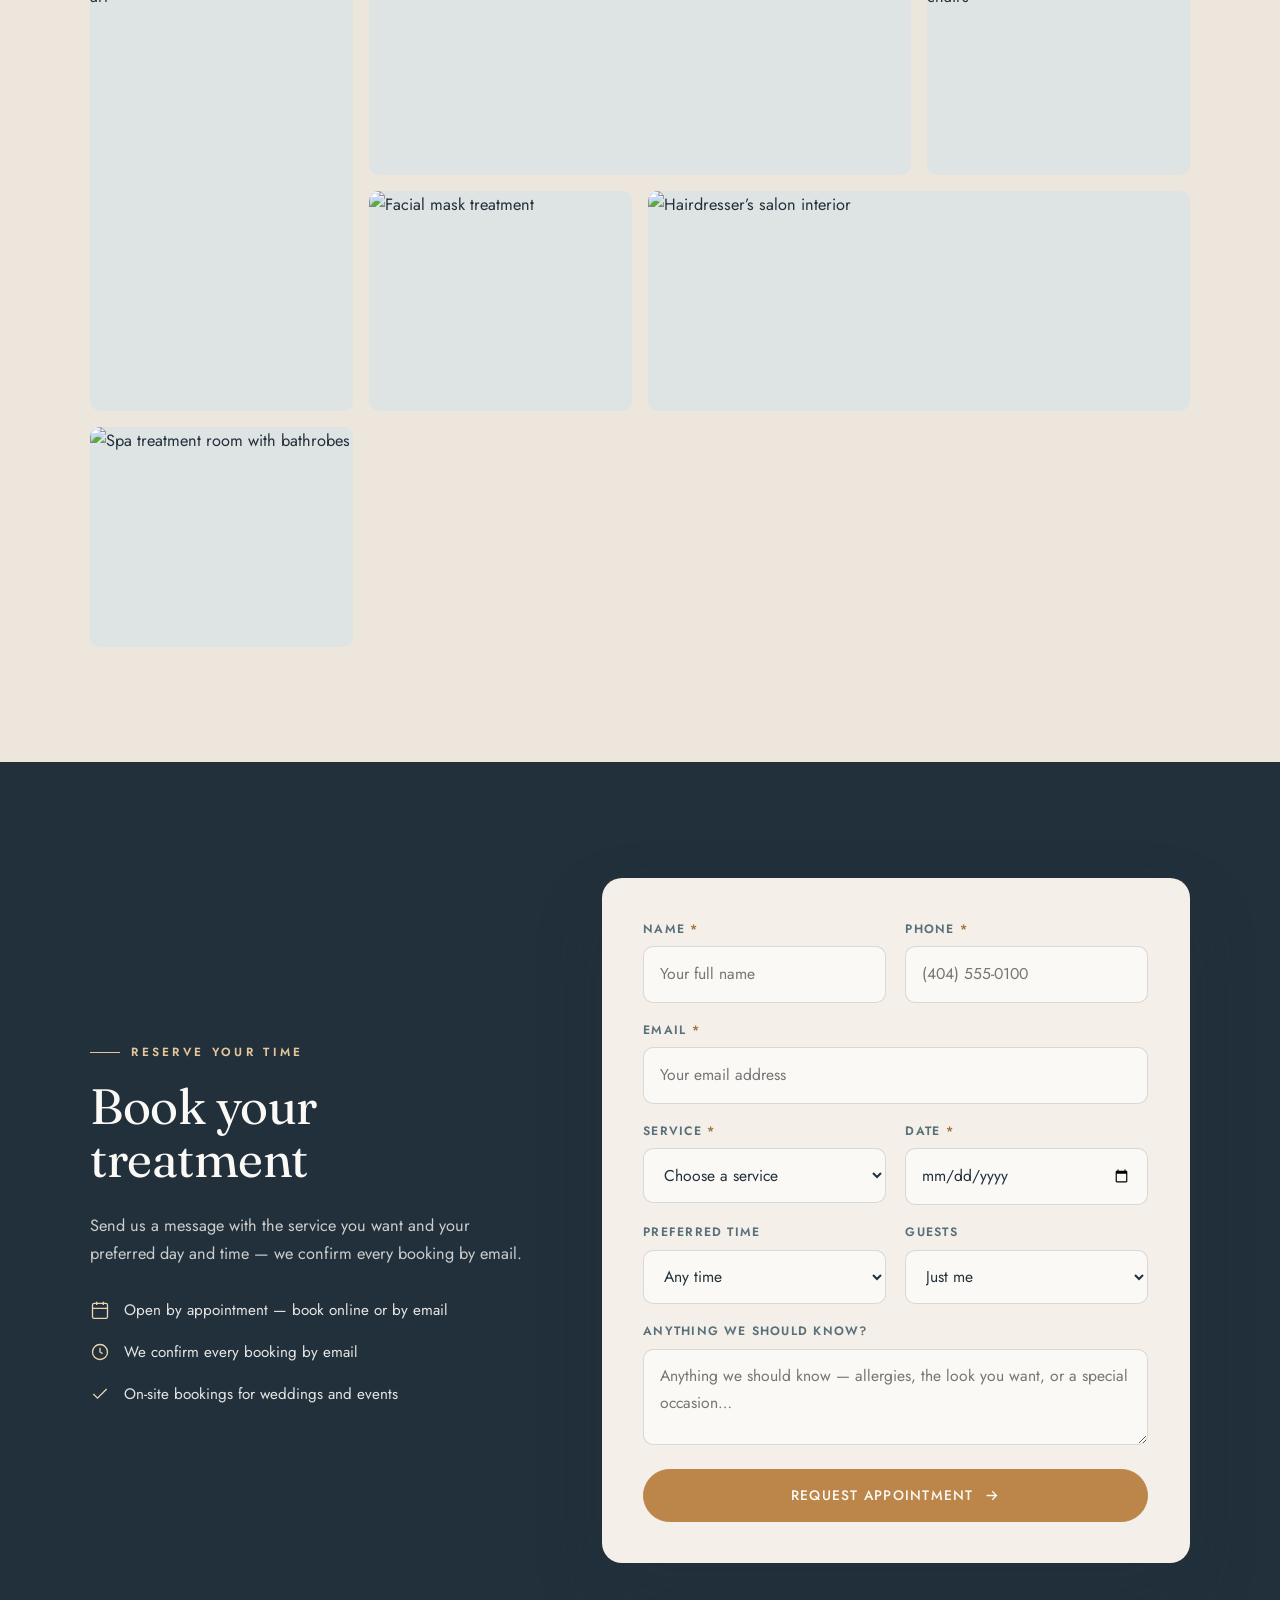
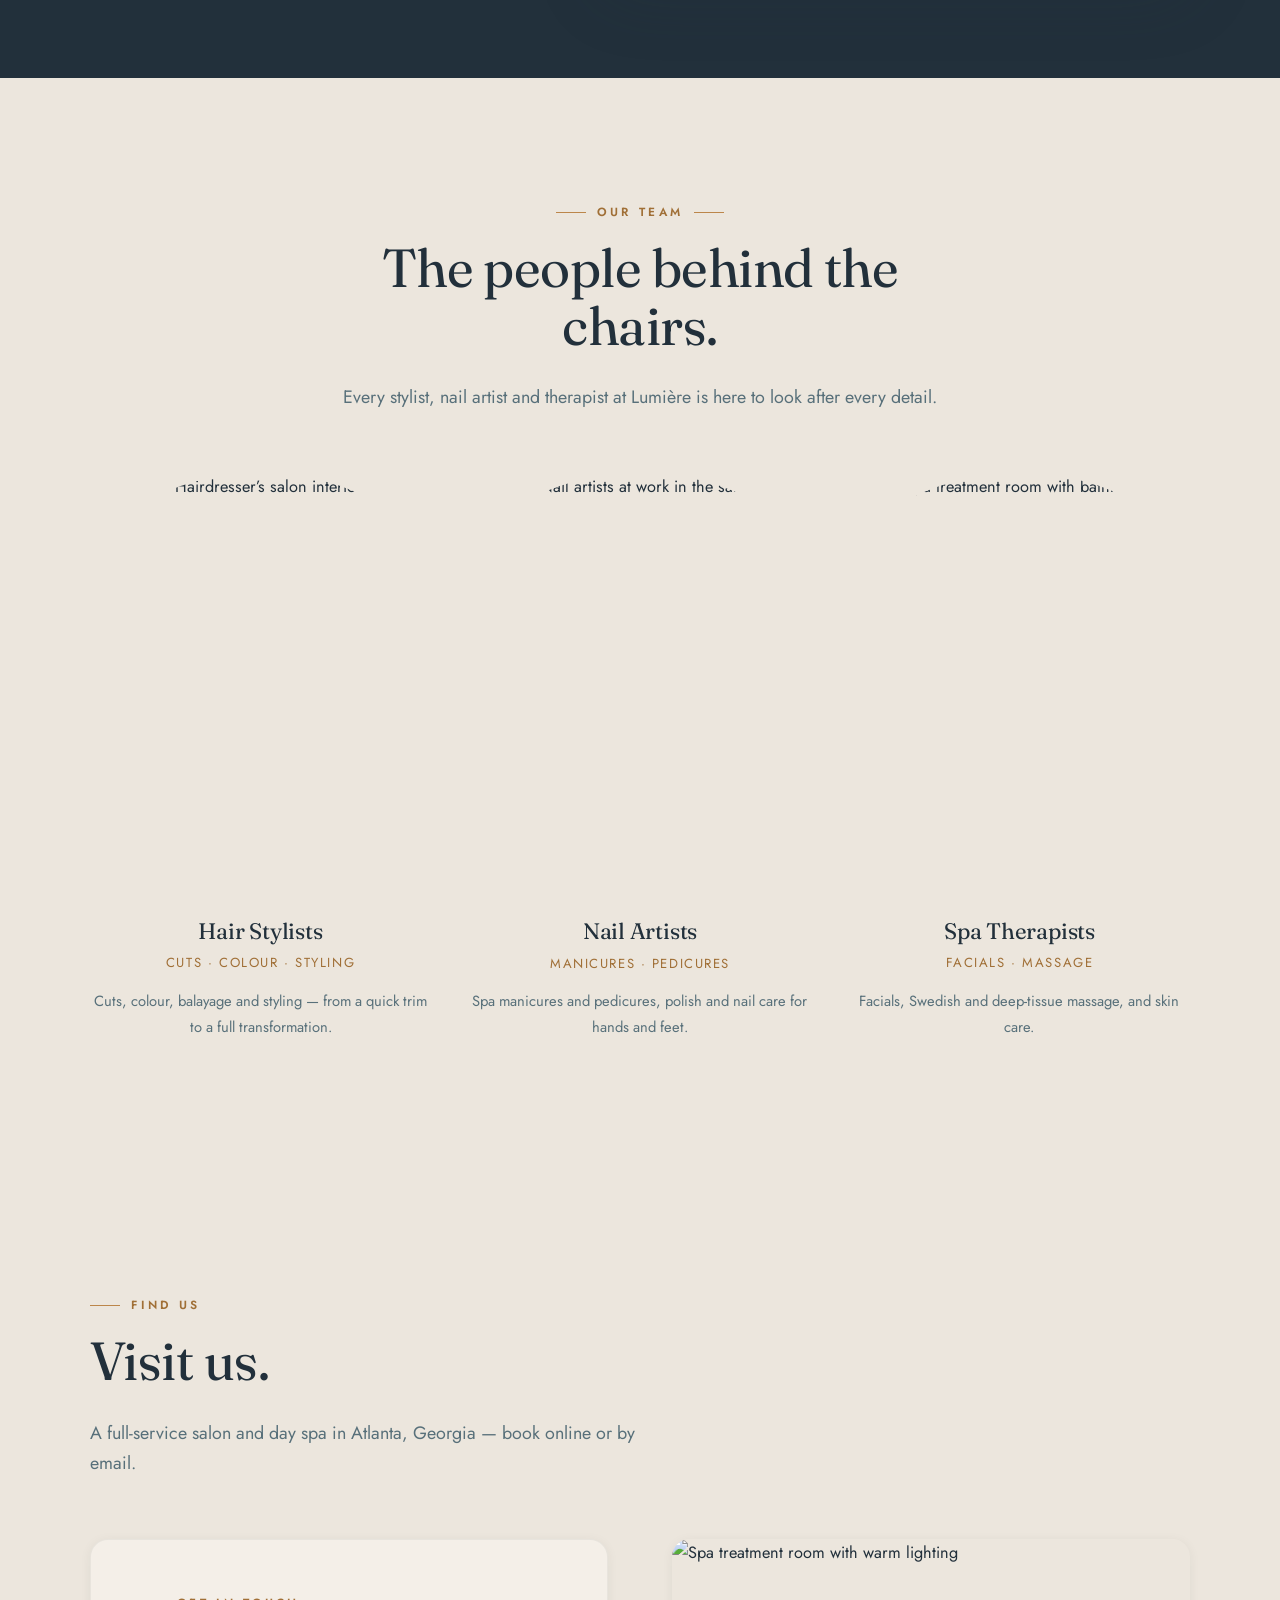
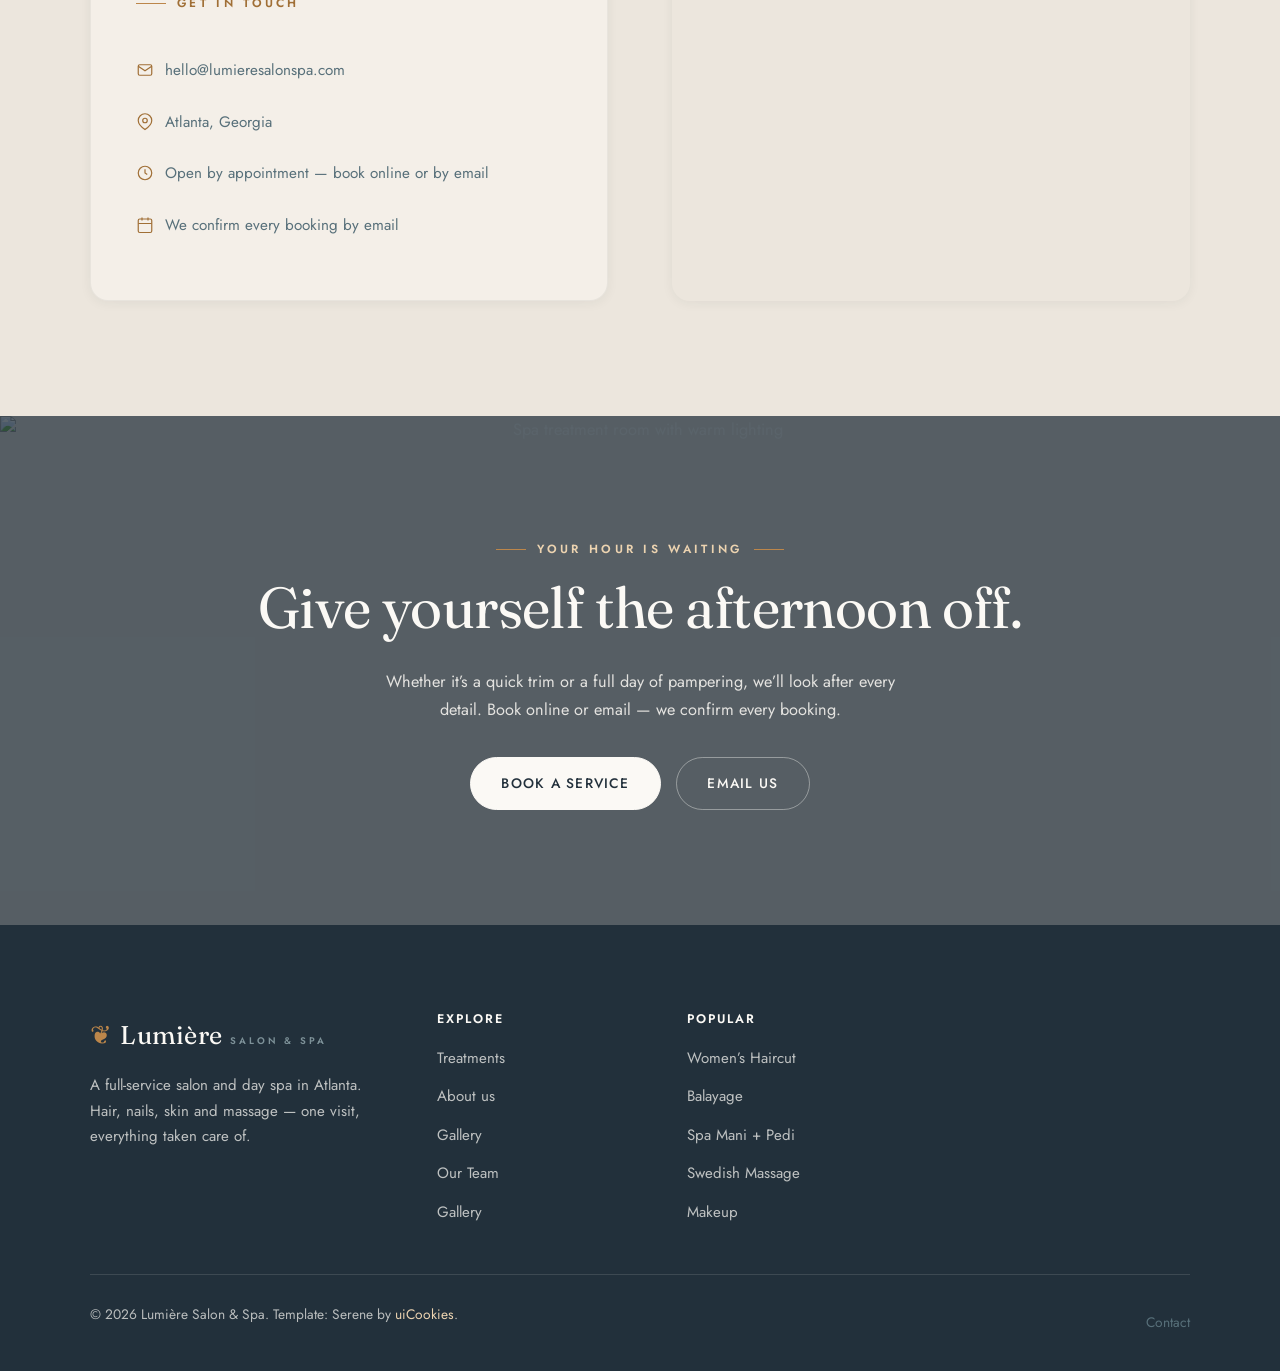
==== commit 15a847c8: "Fictionalize all mockups: invented business names, people, contacts, testimonials, prices" ====
--- a/atlanta-international-salon-spa-v2/index.html
+++ b/atlanta-international-salon-spa-v2/index.html
@@ -3,12 +3,12 @@
 <head>
   <meta charset="utf-8">
   <meta name="viewport" content="width=device-width, initial-scale=1">
-  <title>Atlanta International Salon &amp; Spa | Hair, Nails &amp; Spa in Atlanta, GA</title>
-  <meta name="description" content="Atlanta International Salon &amp; Spa — a full-service salon and day spa in Atlanta. Haircuts and colour, manicures and pedicures, facials, massage and men's grooming — one visit, everything taken care of.">
+  <title>Lumière Salon &amp; Spa | Hair, Nails &amp; Spa in Atlanta, GA</title>
+  <meta name="description" content="Lumière Salon &amp; Spa — a full-service salon and day spa in Atlanta. Haircuts and colour, manicures and pedicures, facials, massage and men's grooming — one visit, everything taken care of.">
   <meta name="theme-color" content="#22303b">
 
   <meta property="og:type" content="website">
-  <meta property="og:title" content="Atlanta International Salon &amp; Spa">
+  <meta property="og:title" content="Lumière Salon &amp; Spa">
   <meta property="og:description" content="A full-service salon and day spa in Atlanta — hair, nails, skin and massage, all under one roof.">
   <meta property="og:image" content="https://upload.wikimedia.org/wikipedia/commons/thumb/8/8a/Spa_massage_parlor_panoramic_view_in_Amantaka_luxury_Resort_%26_Hotel_in_Luang_Prabang_Laos.jpg/1280px-Spa_massage_parlor_panoramic_view_in_Amantaka_luxury_Resort_%26_Hotel_in_Luang_Prabang_Laos.jpg">
 
@@ -26,8 +26,8 @@
 <!-- ============================ HEADER ============================ -->
 <header class="site-header" id="siteHeader">
   <nav class="nav" aria-label="Primary">
-    <a class="brand" href="#top" aria-label="Atlanta International Salon &amp; Spa — home">
-      <span class="brand-mark">&#10086;</span>Atlanta International<small>Salon &amp; Spa</small>
+    <a class="brand" href="#top" aria-label="Lumière Salon &amp; Spa — home">
+      <span class="brand-mark">&#10086;</span>Lumière<small>Salon &amp; Spa</small>
     </a>
 
     <ul class="nav-links" id="navLinks">
@@ -53,7 +53,7 @@
   <span id="top"></span>
 
   <!-- ============================ HERO ============================ -->
-  <section class="hero" aria-label="Welcome to Atlanta International Salon &amp; Spa">
+  <section class="hero" aria-label="Welcome to Lumière Salon &amp; Spa">
     <div class="hero__bg">
       <img src="https://upload.wikimedia.org/wikipedia/commons/thumb/8/8a/Spa_massage_parlor_panoramic_view_in_Amantaka_luxury_Resort_%26_Hotel_in_Luang_Prabang_Laos.jpg/1280px-Spa_massage_parlor_panoramic_view_in_Amantaka_luxury_Resort_%26_Hotel_in_Luang_Prabang_Laos.jpg" alt="Calm spa treatment room with massage tables" fetchpriority="high">
     </div>
@@ -77,7 +77,7 @@
       <div class="hero__strip reveal">
         <div class="hero__stat"><b>28+</b><span>Services on the menu</span></div>
         <div class="hero__stat"><b>3</b><span>Specialties &mdash; hair, nails &amp; spa</span></div>
-        <div class="hero__stat"><b>$15</b><span>Prices from $15</span></div>
+        <div class="hero__stat"><b>$18</b><span>Prices from $18</span></div>
         <div class="hero__stat"><b>1</b><span>Visit, everything done</span></div>
       </div>
     </div>
@@ -105,7 +105,7 @@
             <span class="menu-item__name">Women&rsquo;s Haircut</span>
             <span class="menu-item__dots" aria-hidden="true"></span>
           </div>
-          <span class="menu-item__price">$85+</span>
+          <span class="menu-item__price">$78+</span>
           <p class="menu-item__meta">Cut and style, tailored to you.</p>
           
         </div>
@@ -115,7 +115,7 @@
             <span class="menu-item__name">Children&rsquo;s Haircut</span>
             <span class="menu-item__dots" aria-hidden="true"></span>
           </div>
-          <span class="menu-item__price">$25+</span>
+          <span class="menu-item__price">$28+</span>
           <p class="menu-item__meta">Gentle cuts for little ones.</p>
           
         </div>
@@ -125,7 +125,7 @@
             <span class="menu-item__name">Men&rsquo;s Haircut &amp; Style</span>
             <span class="menu-item__dots" aria-hidden="true"></span>
           </div>
-          <span class="menu-item__price">$55</span>
+          <span class="menu-item__price">$48</span>
           <p class="menu-item__meta">Sharp cut and finish.</p>
           
         </div>
@@ -135,7 +135,7 @@
             <span class="menu-item__name">Colour All Over</span>
             <span class="menu-item__dots" aria-hidden="true"></span>
           </div>
-          <span class="menu-item__price">$125+</span>
+          <span class="menu-item__price">$118+</span>
           <p class="menu-item__meta">Full colour, roots to ends.</p>
           
         </div>
@@ -145,7 +145,7 @@
             <span class="menu-item__name">Root Touch-Up</span>
             <span class="menu-item__dots" aria-hidden="true"></span>
           </div>
-          <span class="menu-item__price">$100+</span>
+          <span class="menu-item__price">$92+</span>
           <p class="menu-item__meta">Roots refreshed, colour matched.</p>
           
         </div>
@@ -155,7 +155,7 @@
             <span class="menu-item__name">Highlights</span>
             <span class="menu-item__dots" aria-hidden="true"></span>
           </div>
-          <span class="menu-item__price">$110+</span>
+          <span class="menu-item__price">$105+</span>
           <p class="menu-item__meta">Dimension and brightness.</p>
           
         </div>
@@ -165,7 +165,7 @@
             <span class="menu-item__name">Balayage / Ombre</span>
             <span class="menu-item__dots" aria-hidden="true"></span>
           </div>
-          <span class="menu-item__price">$95+/hr</span>
+          <span class="menu-item__price">$110+/hr</span>
           <p class="menu-item__meta">Hand-painted, sun-kissed colour.</p>
           
         </div>
@@ -175,7 +175,7 @@
             <span class="menu-item__name">Deep Conditioning</span>
             <span class="menu-item__dots" aria-hidden="true"></span>
           </div>
-          <span class="menu-item__price">$30+</span>
+          <span class="menu-item__price">$35+</span>
           <p class="menu-item__meta">Intense moisture and repair.</p>
           
         </div>
@@ -185,7 +185,7 @@
             <span class="menu-item__name">Complex Keratin</span>
             <span class="menu-item__dots" aria-hidden="true"></span>
           </div>
-          <span class="menu-item__price">$200+</span>
+          <span class="menu-item__price">$185+</span>
           <p class="menu-item__meta">Smoothing treatment for frizz-free hair.</p>
           
         </div>
@@ -205,7 +205,7 @@
             <span class="menu-item__name">Express Mani</span>
             <span class="menu-item__dots" aria-hidden="true"></span>
           </div>
-          <span class="menu-item__price">$45+</span>
+          <span class="menu-item__price">$40+</span>
           <p class="menu-item__meta">A quick tidy-up for hands.</p>
           
         </div>
@@ -215,7 +215,7 @@
             <span class="menu-item__name">Express Pedi</span>
             <span class="menu-item__dots" aria-hidden="true"></span>
           </div>
-          <span class="menu-item__price">$65+</span>
+          <span class="menu-item__price">$58+</span>
           <p class="menu-item__meta">A quick refresh for feet.</p>
           
         </div>
@@ -225,7 +225,7 @@
             <span class="menu-item__name">Spa Mani</span>
             <span class="menu-item__dots" aria-hidden="true"></span>
           </div>
-          <span class="menu-item__price">$65+</span>
+          <span class="menu-item__price">$72+</span>
           <p class="menu-item__meta">Soak, shape, polish and massage.</p>
           
         </div>
@@ -235,7 +235,7 @@
             <span class="menu-item__name">Spa Pedi</span>
             <span class="menu-item__dots" aria-hidden="true"></span>
           </div>
-          <span class="menu-item__price">$85+</span>
+          <span class="menu-item__price">$78+</span>
           <p class="menu-item__meta">Soak, exfoliation, polish and massage.</p>
           
         </div>
@@ -245,7 +245,7 @@
             <span class="menu-item__name">Spa Mani + Pedi</span>
             <span class="menu-item__dots" aria-hidden="true"></span>
           </div>
-          <span class="menu-item__price">$145+</span>
+          <span class="menu-item__price">$132+</span>
           <p class="menu-item__meta">The full hand-and-foot treatment.</p>
           
         </div>
@@ -255,7 +255,7 @@
             <span class="menu-item__name">Polish Change</span>
             <span class="menu-item__dots" aria-hidden="true"></span>
           </div>
-          <span class="menu-item__price">$25+</span>
+          <span class="menu-item__price">$22+</span>
           <p class="menu-item__meta">Fresh colour, no fuss.</p>
           
         </div>
@@ -265,7 +265,7 @@
             <span class="menu-item__name">Kids Mani</span>
             <span class="menu-item__dots" aria-hidden="true"></span>
           </div>
-          <span class="menu-item__price">$35+</span>
+          <span class="menu-item__price">$30+</span>
           <p class="menu-item__meta">Gentle manicure for little hands.</p>
           
         </div>
@@ -275,7 +275,7 @@
             <span class="menu-item__name">Kids Pedi</span>
             <span class="menu-item__dots" aria-hidden="true"></span>
           </div>
-          <span class="menu-item__price">$45+</span>
+          <span class="menu-item__price">$38+</span>
           <p class="menu-item__meta">Gentle pedicure for little feet.</p>
           
         </div>
@@ -285,7 +285,7 @@
             <span class="menu-item__name">Kids Mani Pedi</span>
             <span class="menu-item__dots" aria-hidden="true"></span>
           </div>
-          <span class="menu-item__price">$85+</span>
+          <span class="menu-item__price">$75+</span>
           <p class="menu-item__meta">Manicure and pedicure for kids.</p>
           
         </div>
@@ -295,7 +295,7 @@
             <span class="menu-item__name">Mini Facial (40 min)</span>
             <span class="menu-item__dots" aria-hidden="true"></span>
           </div>
-          <span class="menu-item__price">$85</span>
+          <span class="menu-item__price">$78</span>
           <p class="menu-item__meta">A quick glow-up for your skin.</p>
           <div class="menu-item__tags"><span class="chip">40 min</span></div>
         </div>
@@ -305,7 +305,7 @@
             <span class="menu-item__name">Swedish Massage (60 min)</span>
             <span class="menu-item__dots" aria-hidden="true"></span>
           </div>
-          <span class="menu-item__price">$135</span>
+          <span class="menu-item__price">$128</span>
           <p class="menu-item__meta">Long, relaxing strokes to unwind.</p>
           <div class="menu-item__tags"><span class="chip">60 min</span></div>
         </div>
@@ -315,7 +315,7 @@
             <span class="menu-item__name">Deep Tissue (90 min)</span>
             <span class="menu-item__dots" aria-hidden="true"></span>
           </div>
-          <span class="menu-item__price">$185</span>
+          <span class="menu-item__price">$175</span>
           <p class="menu-item__meta">Slow, deep work for stubborn knots.</p>
           <div class="menu-item__tags"><span class="chip">90 min</span></div>
         </div>
@@ -325,7 +325,7 @@
             <span class="menu-item__name">Makeup Application</span>
             <span class="menu-item__dots" aria-hidden="true"></span>
           </div>
-          <span class="menu-item__price">$100+</span>
+          <span class="menu-item__price">$95+</span>
           <p class="menu-item__meta">Polished makeup for any occasion.</p>
           
         </div>
@@ -335,7 +335,7 @@
             <span class="menu-item__name">Men&rsquo;s Sport Mani</span>
             <span class="menu-item__dots" aria-hidden="true"></span>
           </div>
-          <span class="menu-item__price">$45</span>
+          <span class="menu-item__price">$42</span>
           <p class="menu-item__meta">Clean, neat nails for men.</p>
           
         </div>
@@ -345,7 +345,7 @@
             <span class="menu-item__name">Full Face</span>
             <span class="menu-item__dots" aria-hidden="true"></span>
           </div>
-          <span class="menu-item__price">$70</span>
+          <span class="menu-item__price">$65</span>
           <p class="menu-item__meta">Smooth, hair-free skin.</p>
           
         </div>
@@ -355,7 +355,7 @@
             <span class="menu-item__name">Chin</span>
             <span class="menu-item__dots" aria-hidden="true"></span>
           </div>
-          <span class="menu-item__price">$15</span>
+          <span class="menu-item__price">$18</span>
           <p class="menu-item__meta">Quick chin wax.</p>
           
         </div>
@@ -365,7 +365,7 @@
             <span class="menu-item__name">Half Arm</span>
             <span class="menu-item__dots" aria-hidden="true"></span>
           </div>
-          <span class="menu-item__price">$40</span>
+          <span class="menu-item__price">$36</span>
           <p class="menu-item__meta">Smooth arms, half the time.</p>
           
         </div>
@@ -375,7 +375,7 @@
             <span class="menu-item__name">On-Site Travel Fee</span>
             <span class="menu-item__dots" aria-hidden="true"></span>
           </div>
-          <span class="menu-item__price">$55+</span>
+          <span class="menu-item__price">$60+</span>
           <p class="menu-item__meta">We come to you &mdash; weddings and events.</p>
           
         </div>
@@ -405,7 +405,7 @@
         <div class="about-copy reveal d1">
           <span class="eyebrow">About us</span>
           <h2 class="section-title" id="about-title">One visit, everything taken care of.</h2>
-          <p class="lede">Atlanta International Salon &amp; Spa brings hair, nails, skin and massage together under one roof in Atlanta &mdash; from a quick trim to a full day of pampering.</p>
+          <p class="lede">Lumière Salon &amp; Spa brings hair, nails, skin and massage together under one roof in Atlanta &mdash; from a quick trim to a full day of pampering.</p>
 
           <ul class="pillars">
             <li>
@@ -422,7 +422,7 @@
             </li>
           </ul>
 
-          <p class="signature" style="display:none">Atlanta International Salon &amp; Spa</p>
+          <p class="signature" style="display:none">Lumière Salon &amp; Spa</p>
         </div>
       </div>
     </div>
@@ -576,7 +576,7 @@
       <div class="section-head section-head--center reveal">
         <span class="eyebrow eyebrow--center">Our team</span>
         <h2 class="section-title" id="team-title">The people behind the chairs.</h2>
-        <p class="lede">Every stylist, nail artist and therapist at Atlanta International is here to look after every detail.</p>
+        <p class="lede">Every stylist, nail artist and therapist at Lumière is here to look after every detail.</p>
       </div>
 
       <div class="team-grid">
@@ -633,7 +633,7 @@
           <span class="eyebrow">Get in touch</span>
           <p class="contact-line">
             <svg viewBox="0 0 24 24" fill="none" stroke="currentColor" stroke-width="1.6" aria-hidden="true"><rect x="3" y="5" width="18" height="14" rx="2"/><path d="m3 7 9 6 9-6"/></svg>
-            <a href="mailto:lola@atlantainternationalsalonspa.com">lola@atlantainternationalsalonspa.com</a>
+            <a href="mailto:hello@lumieresalonspa.com">hello@lumieresalonspa.com</a>
           </p>
           <p class="contact-line">
             <svg viewBox="0 0 24 24" fill="none" stroke="currentColor" stroke-width="1.6" aria-hidden="true"><path d="M21 10c0 6-9 12-9 12s-9-6-9-12a9 9 0 0 1 18 0z"/><circle cx="12" cy="10" r="3"/></svg>
@@ -663,7 +663,7 @@
       <p>Whether it&rsquo;s a quick trim or a full day of pampering, we&rsquo;ll look after every detail. Book online or email &mdash; we confirm every booking.</p>
       <div class="cta-band__actions">
         <a class="btn btn--light" href="#book">Book a service</a>
-        <a class="btn btn--ghost btn--on-dark" href="mailto:lola@atlantainternationalsalonspa.com">Email us</a>
+        <a class="btn btn--ghost btn--on-dark" href="mailto:hello@lumieresalonspa.com">Email us</a>
       </div>
     </div>
   </section>
@@ -674,7 +674,7 @@
   <div class="wrap">
     <div class="footer-grid">
       <div class="footer-brand">
-        <a class="brand" href="#top"><span class="brand-mark">&#10086;</span>Atlanta International<small>Salon &amp; Spa</small></a>
+        <a class="brand" href="#top"><span class="brand-mark">&#10086;</span>Lumière<small>Salon &amp; Spa</small></a>
         <p>A full-service salon and day spa in Atlanta. Hair, nails, skin and massage &mdash; one visit, everything taken care of.</p>
         
       </div>
@@ -704,7 +704,7 @@
       </div>
 
     <div class="footer-bottom">
-      <p class="uic">&copy; 2026 Atlanta International Salon &amp; Spa. Template: Serene by <a href="https://www.uicookies.com" rel="noopener">uiCookies</a>.</p>
+      <p class="uic">&copy; 2026 Lumière Salon &amp; Spa. Template: Serene by <a href="https://www.uicookies.com" rel="noopener">uiCookies</a>.</p>
       <nav aria-label="Legal">
         <a href="#visit">Contact</a>
       </nav>
--- a/atlanta-international-salon-spa-v2/css/style.css
+++ b/atlanta-international-salon-spa-v2/css/style.css
@@ -840,7 +840,7 @@
 }
 
 
-/* ---- Atlanta International v2 overrides ---- */
+/* ---- Lumière v2 overrides ---- */
 .map-card{ background:none; }
 .map-card img{ position:absolute; inset:0; width:100%; height:100%; object-fit:cover; display:block; }
 .map-card::before{ display:none; }
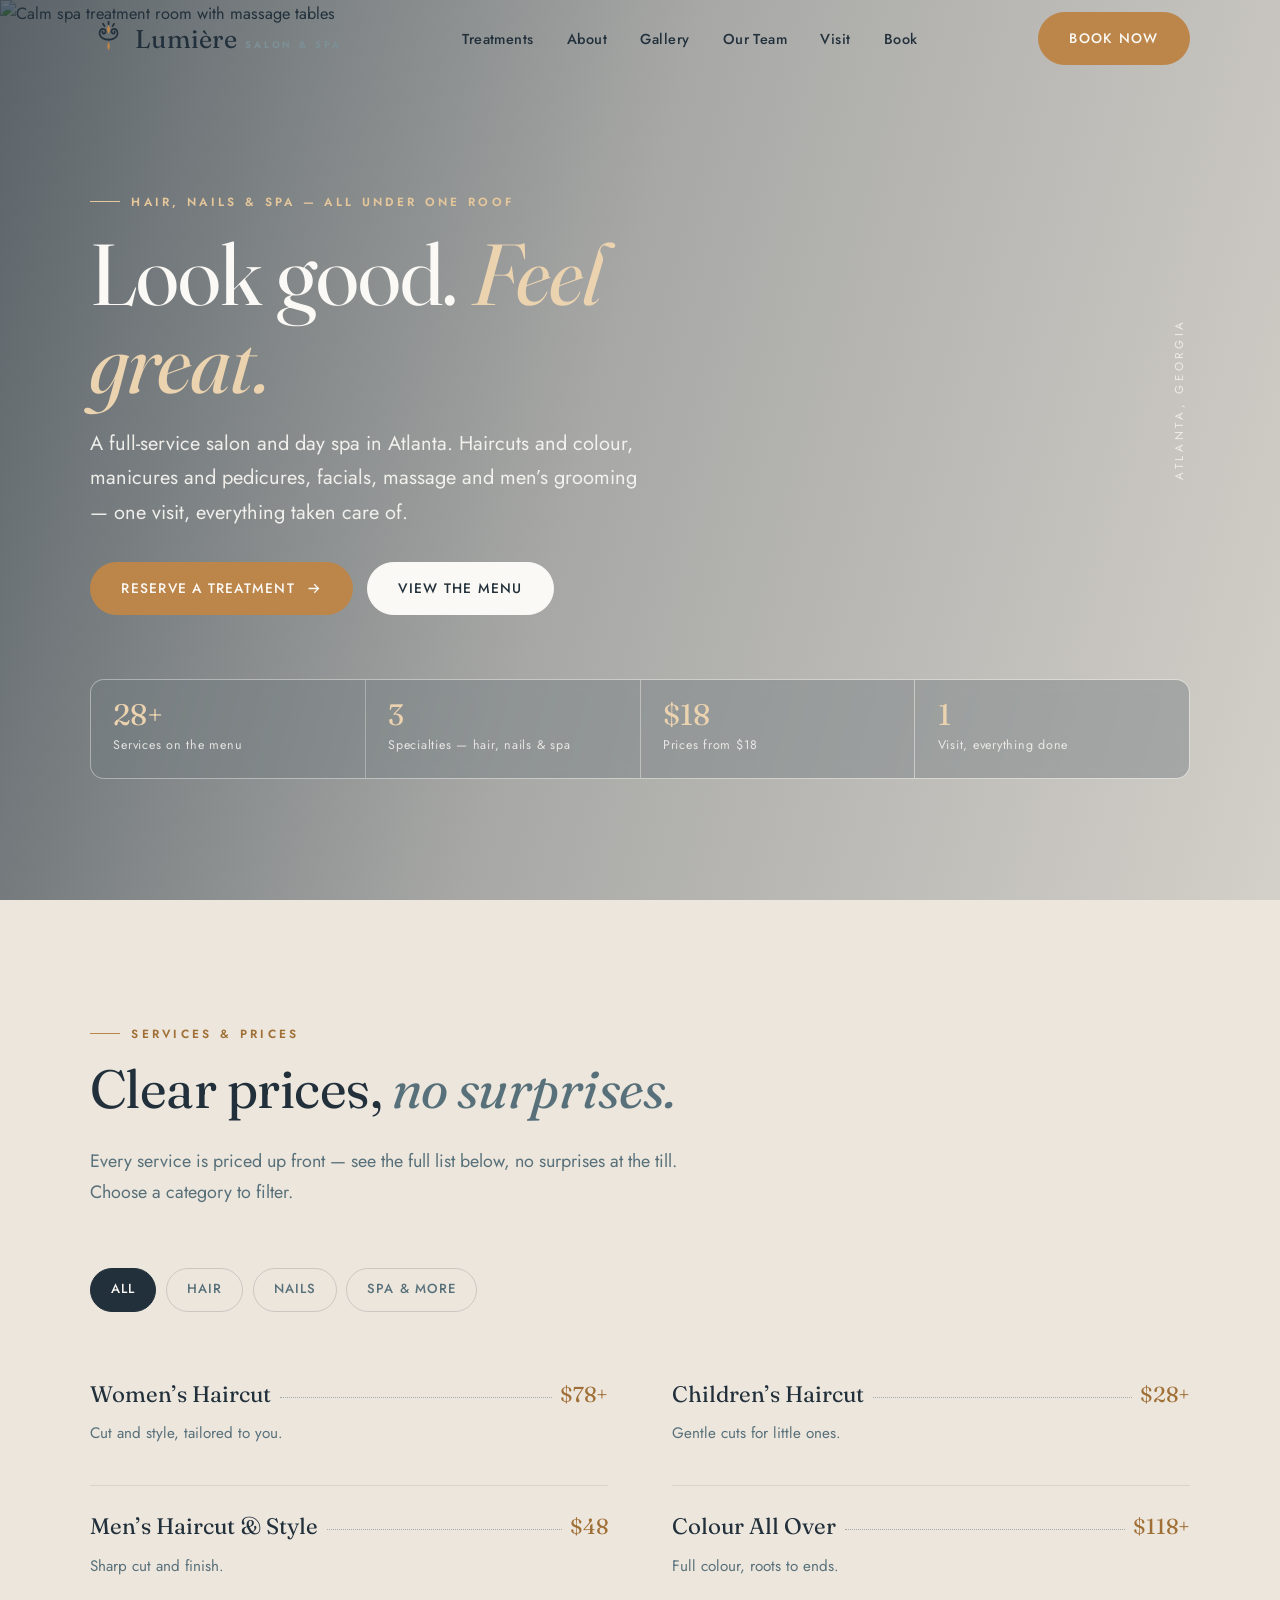
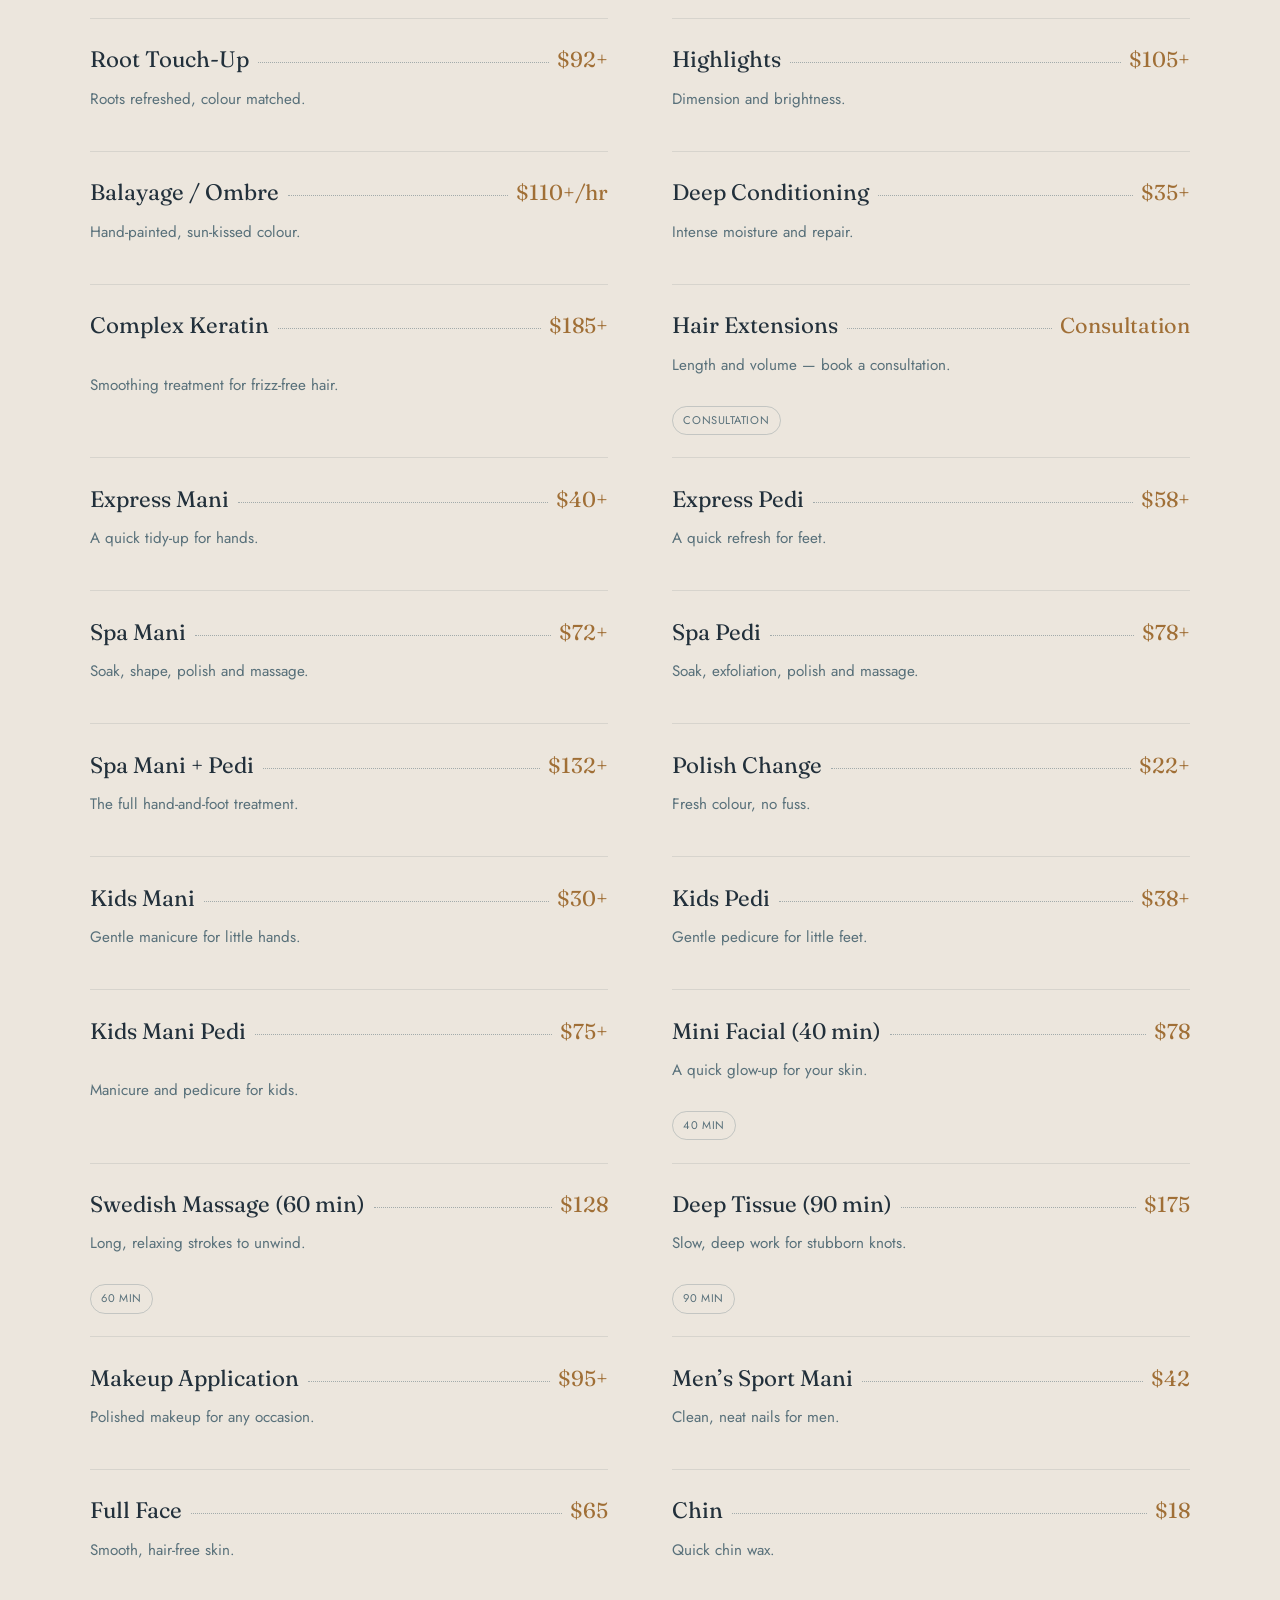
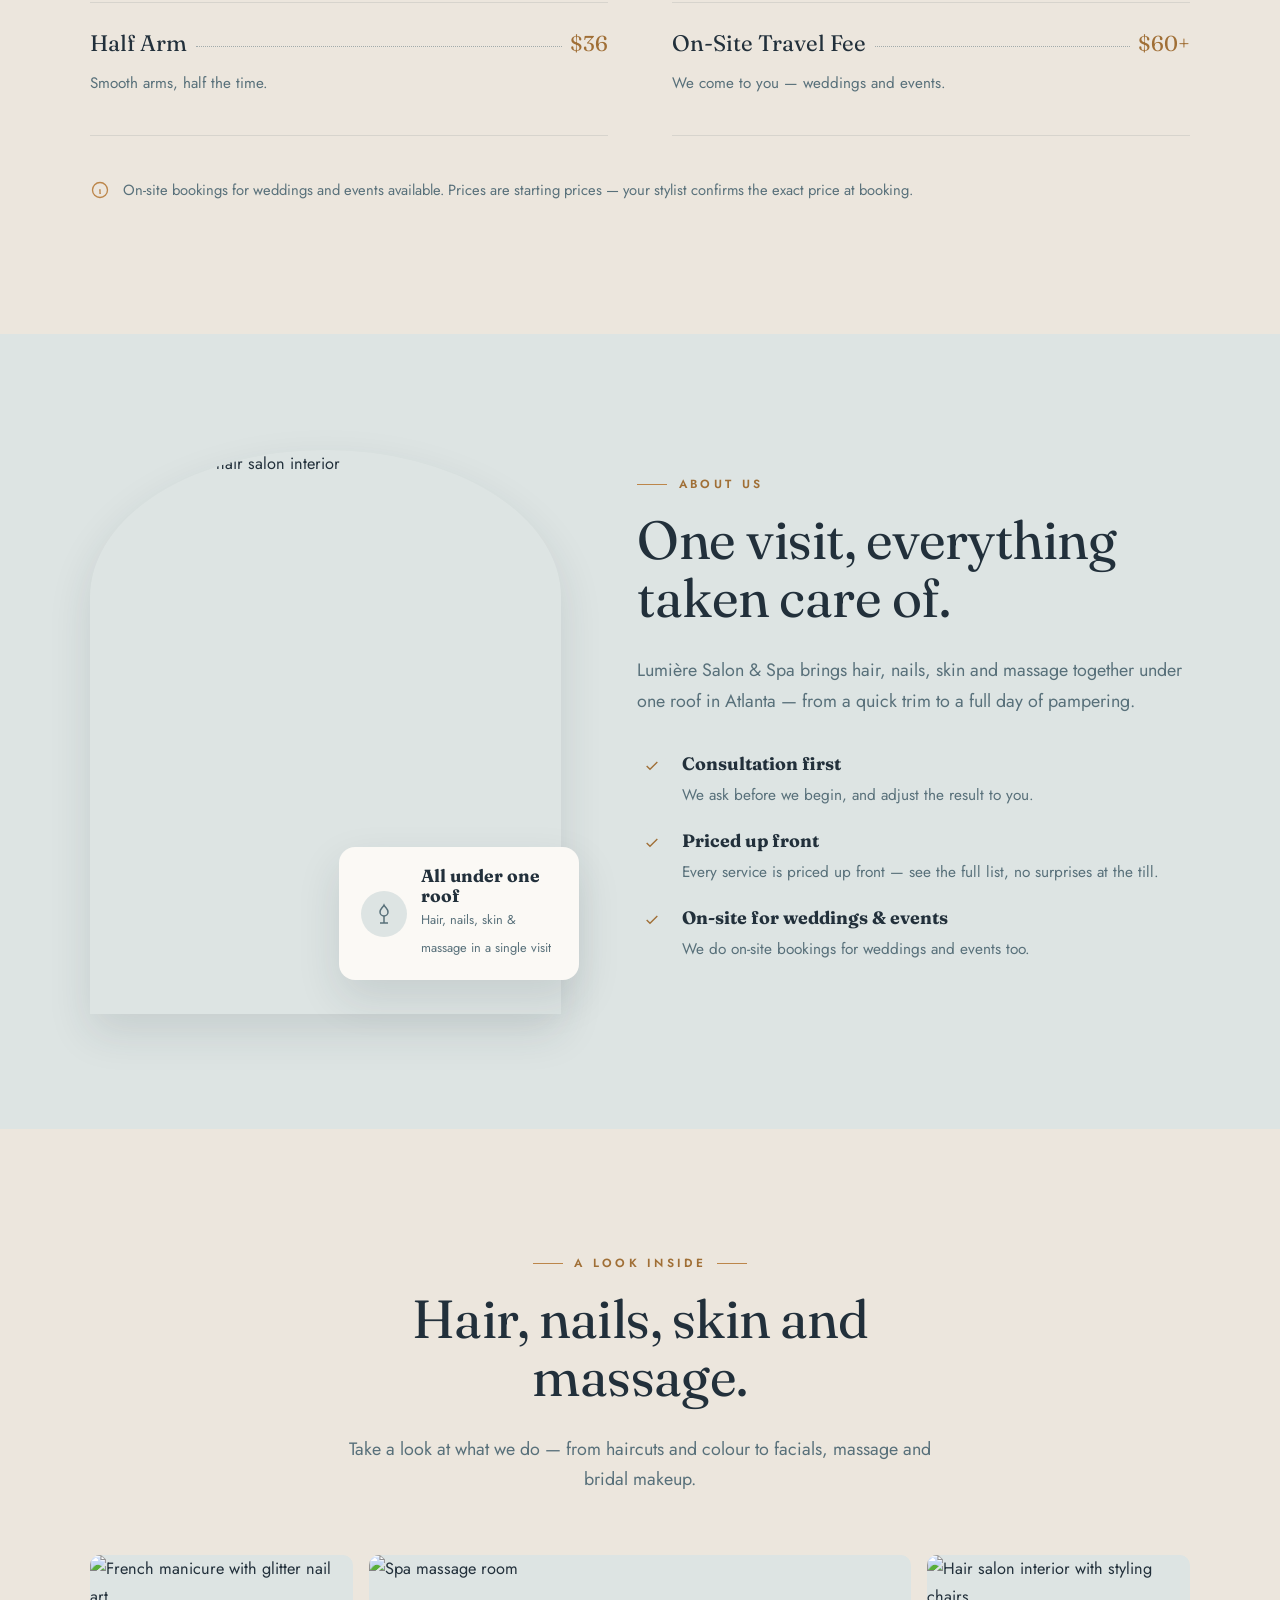
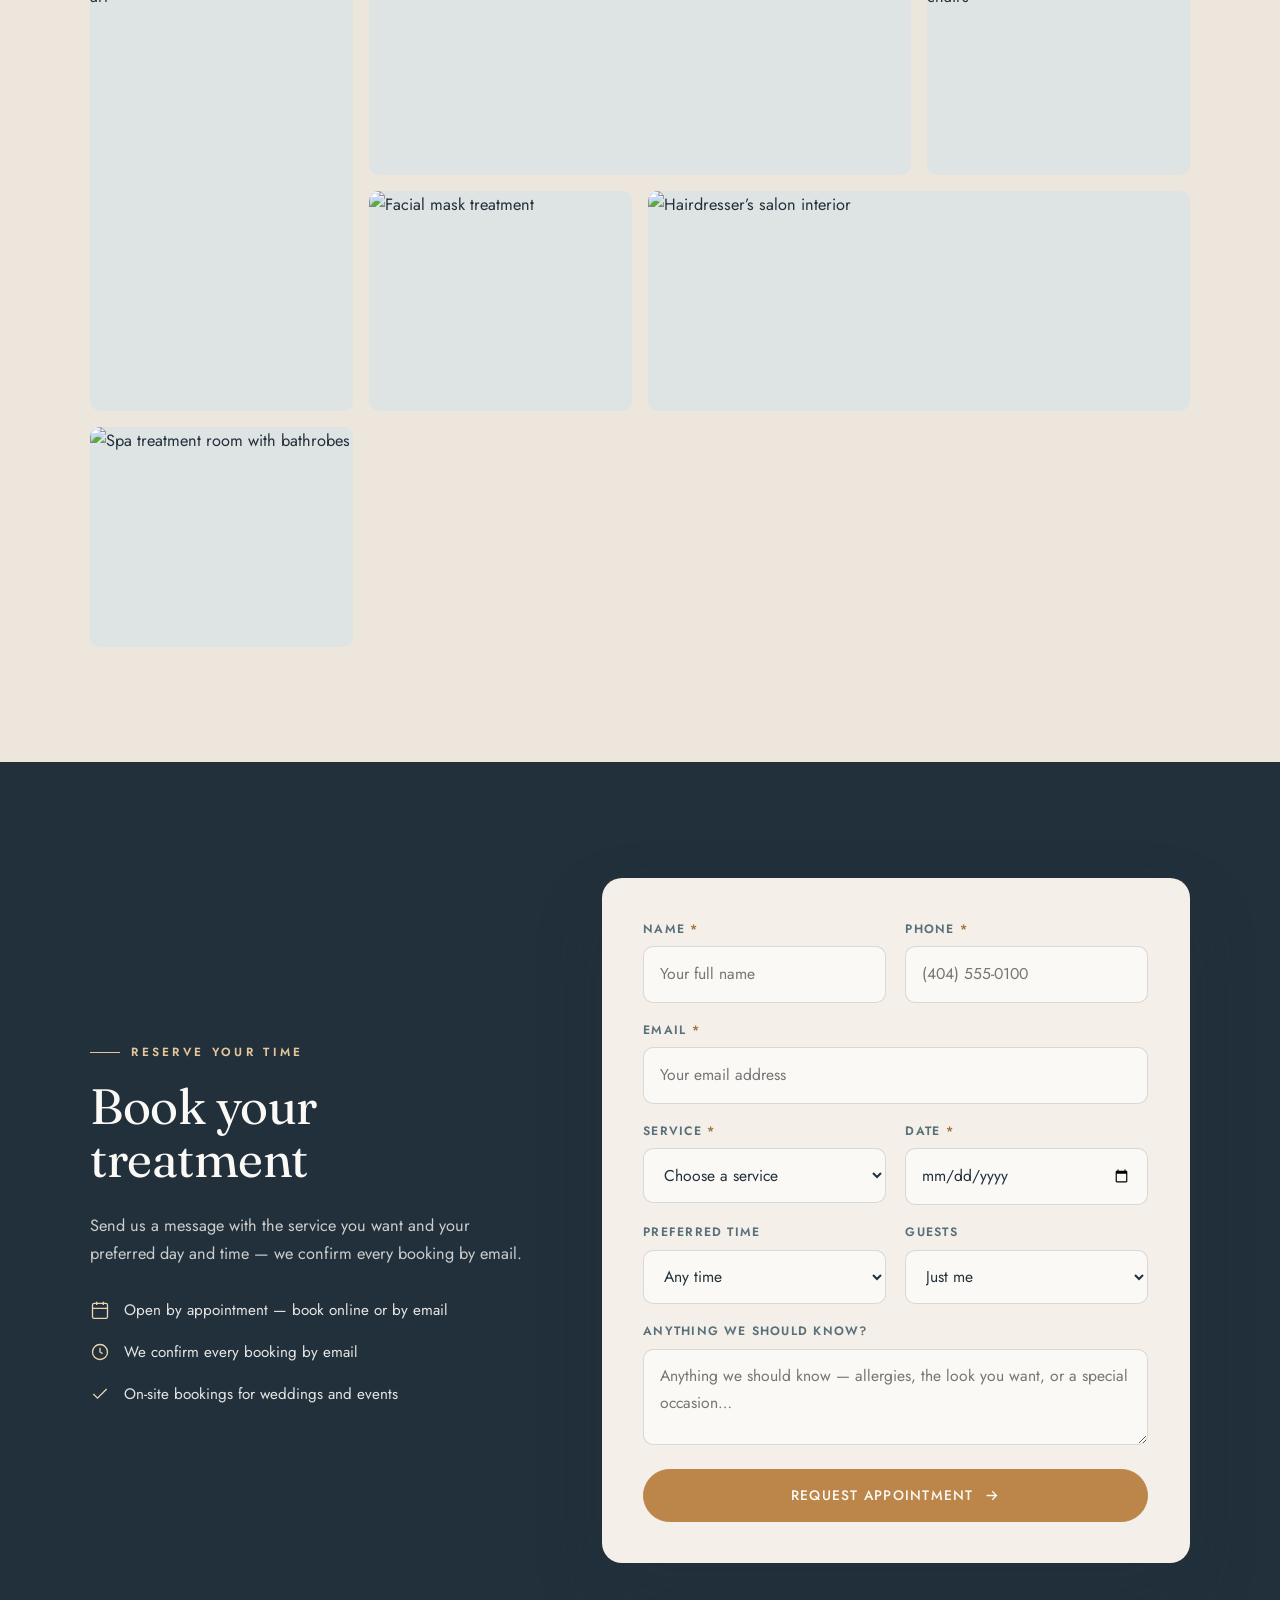
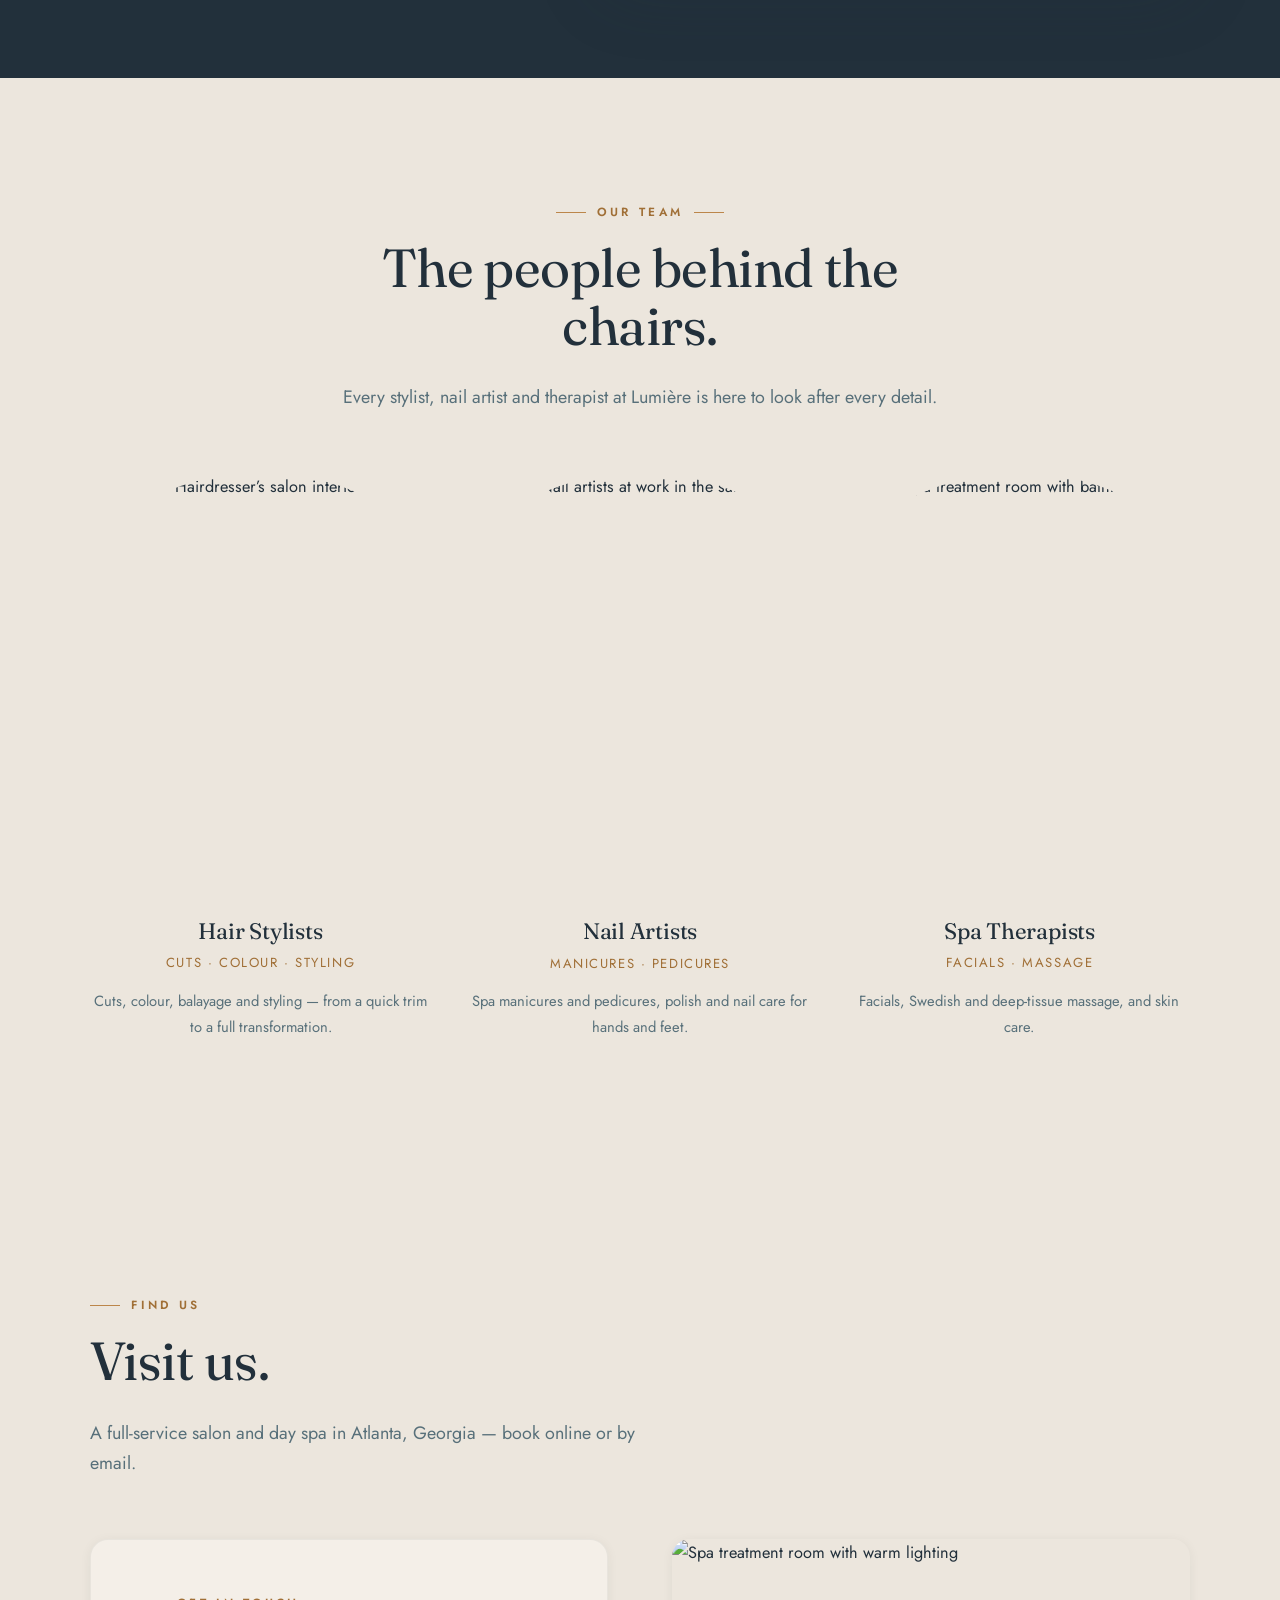
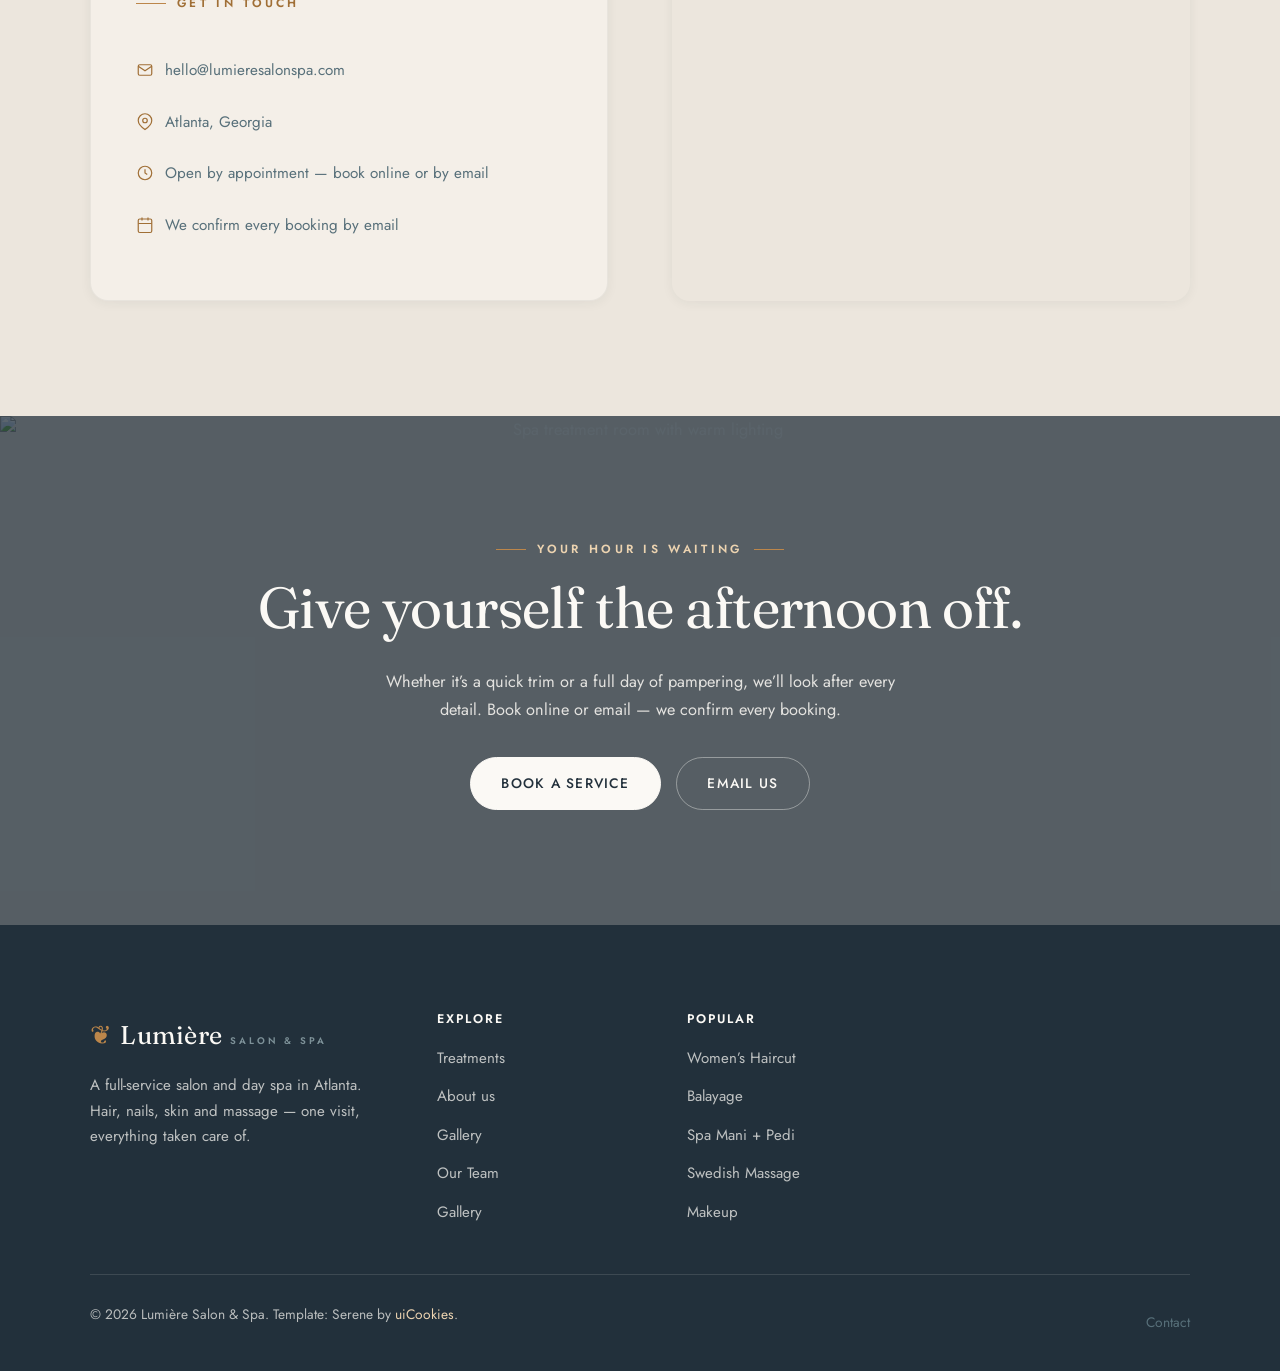
==== commit 34109340: "Add branding boards for all three demo brands + new logos in mock headers" ====
--- a/atlanta-international-salon-spa-v2/index.html
+++ b/atlanta-international-salon-spa-v2/index.html
@@ -27,7 +27,15 @@
 <header class="site-header" id="siteHeader">
   <nav class="nav" aria-label="Primary">
     <a class="brand" href="#top" aria-label="Lumière Salon &amp; Spa — home">
-      <span class="brand-mark">&#10086;</span>Lumière<small>Salon &amp; Spa</small>
+      <svg class="brand-mark" style="width:1.45em;height:1.45em;align-self:center;flex:none" viewBox="0 0 64 64" fill="none" xmlns="http://www.w3.org/2000/svg" role="img" aria-label="Lumière fleuron mark">
+        <g stroke="#22303B" stroke-width="3" stroke-linecap="round">
+          <path d="M32 3v4"/><path d="M22.5 6.5 25 10.5"/><path d="M41.5 6.5 39 10.5"/>
+          <path d="M32 34C25 34 17.5 30.5 16.5 24 15.5 18 20 14 24 15.5 27.5 17 28 21.5 25.5 23 23 24.5 20.5 22.5 21.5 19.5"/>
+          <path d="M32 34c7 0 14.5-3.5 15.5-10C48.5 18 44 14 40 15.5 36.5 17 36 21.5 38.5 23 41 24.5 43.5 22.5 42.5 19.5"/>
+        </g>
+        <path fill="#BC864A" d="M32 9c3.5 4.5 3.5 10 0 14.5C28.5 19 28.5 13.5 32 9Z"/>
+        <path fill="#BC864A" d="M32 38c3 4.5 3 10 0 14.5-3-4.5-3-10 0-14.5Z"/>
+      </svg>Lumière<small>Salon &amp; Spa</small>
     </a>
 
     <ul class="nav-links" id="navLinks">
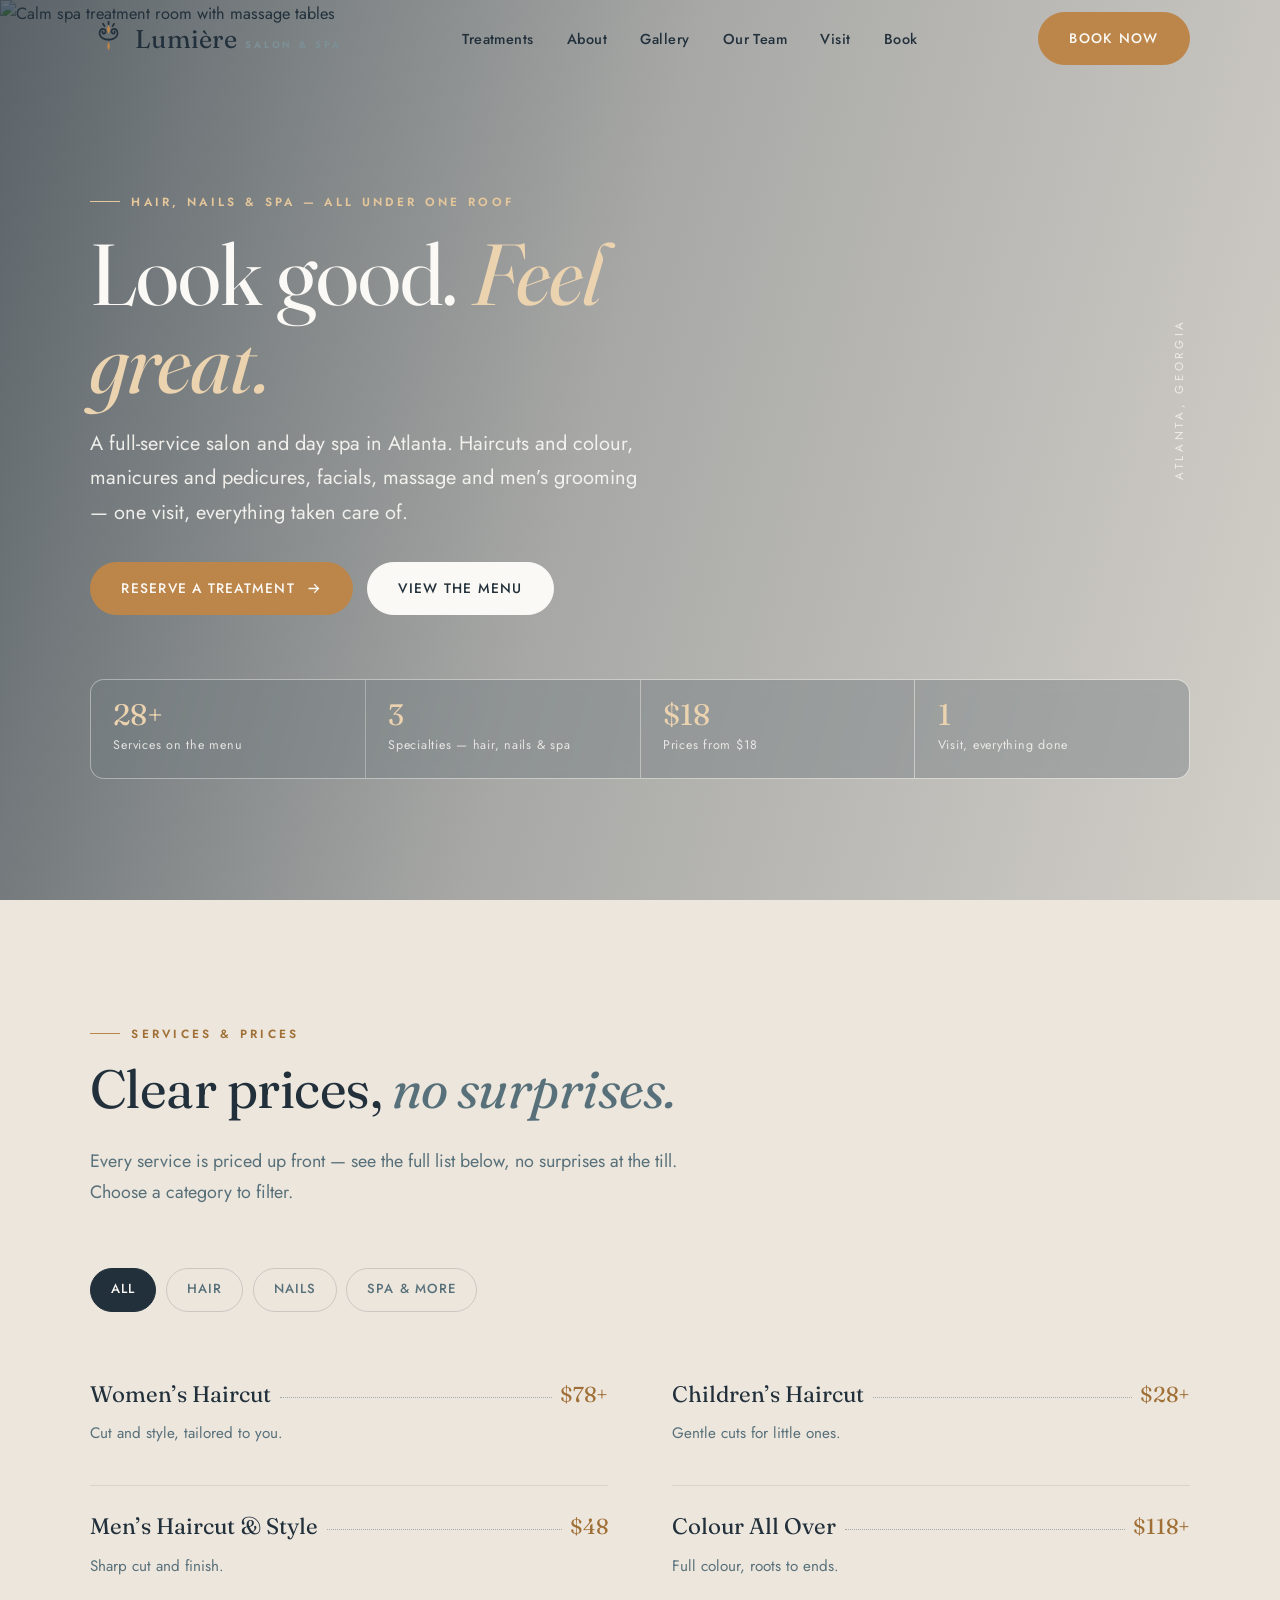
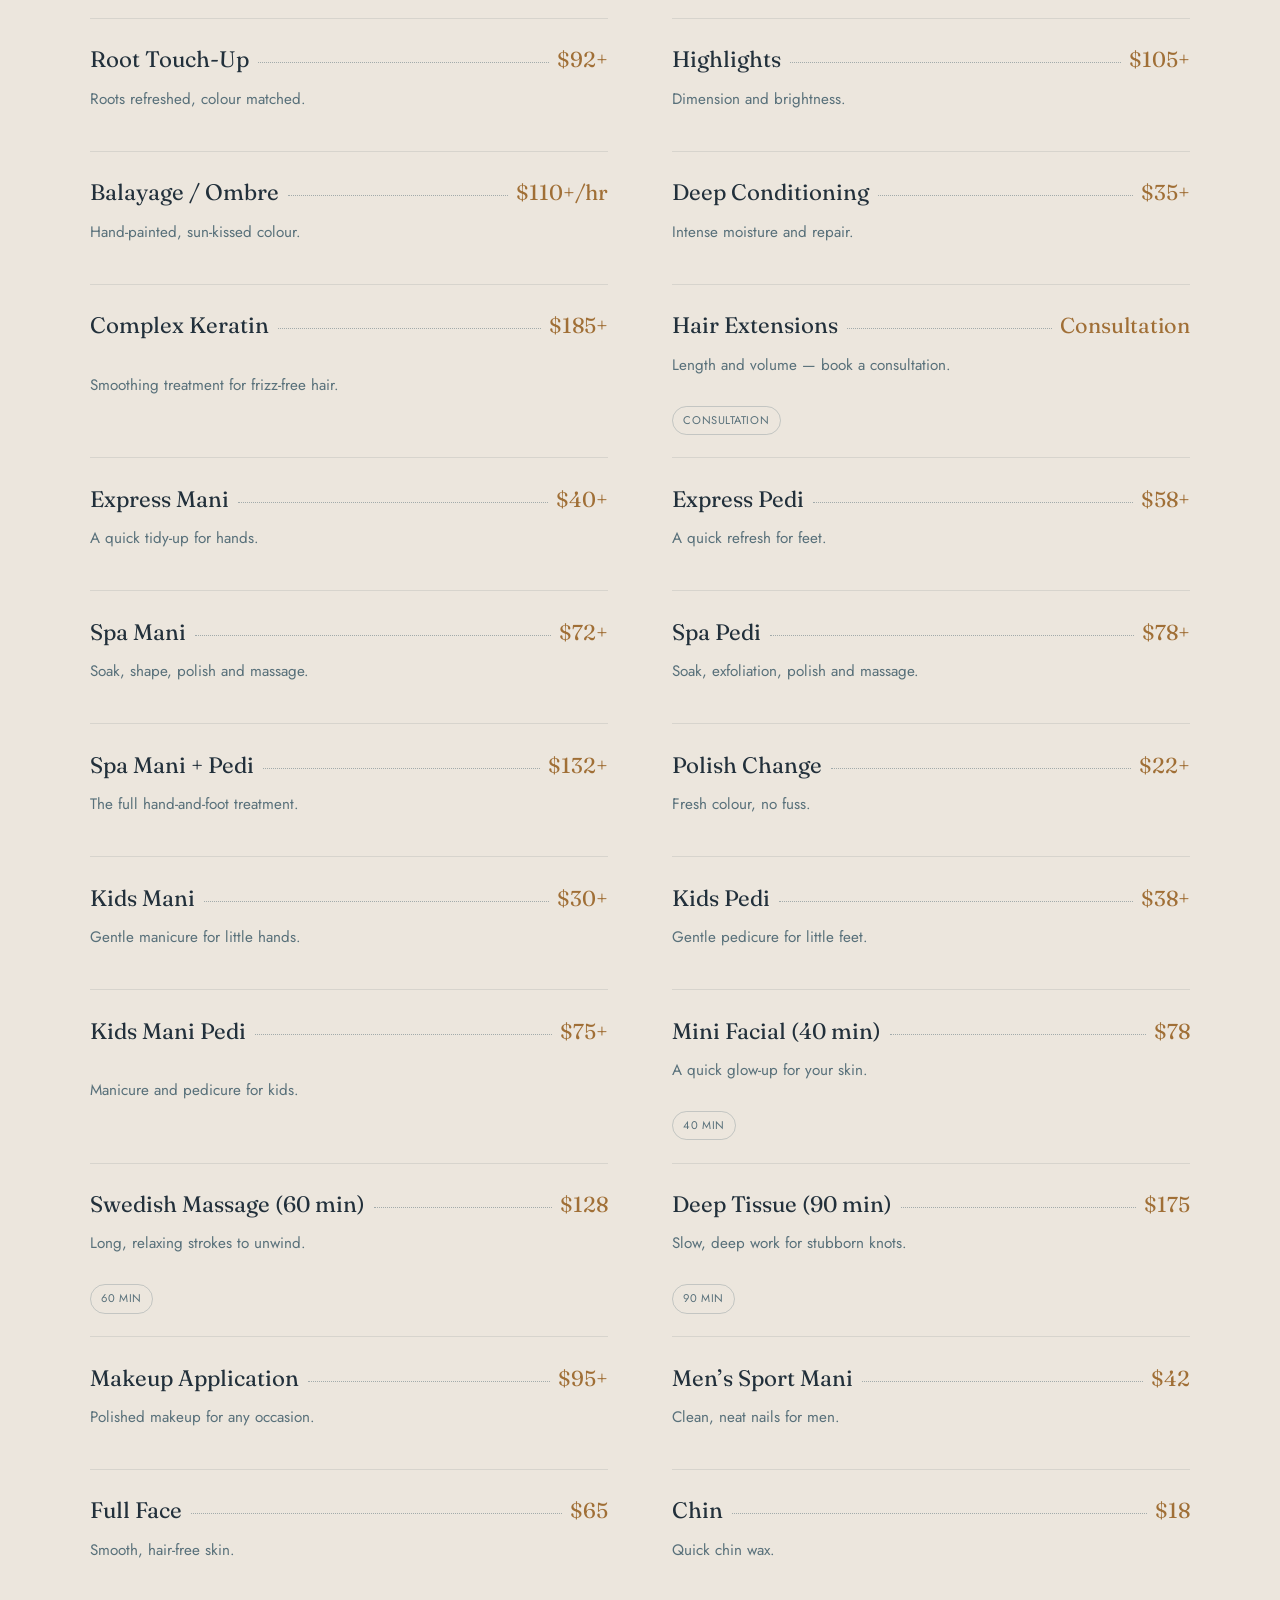
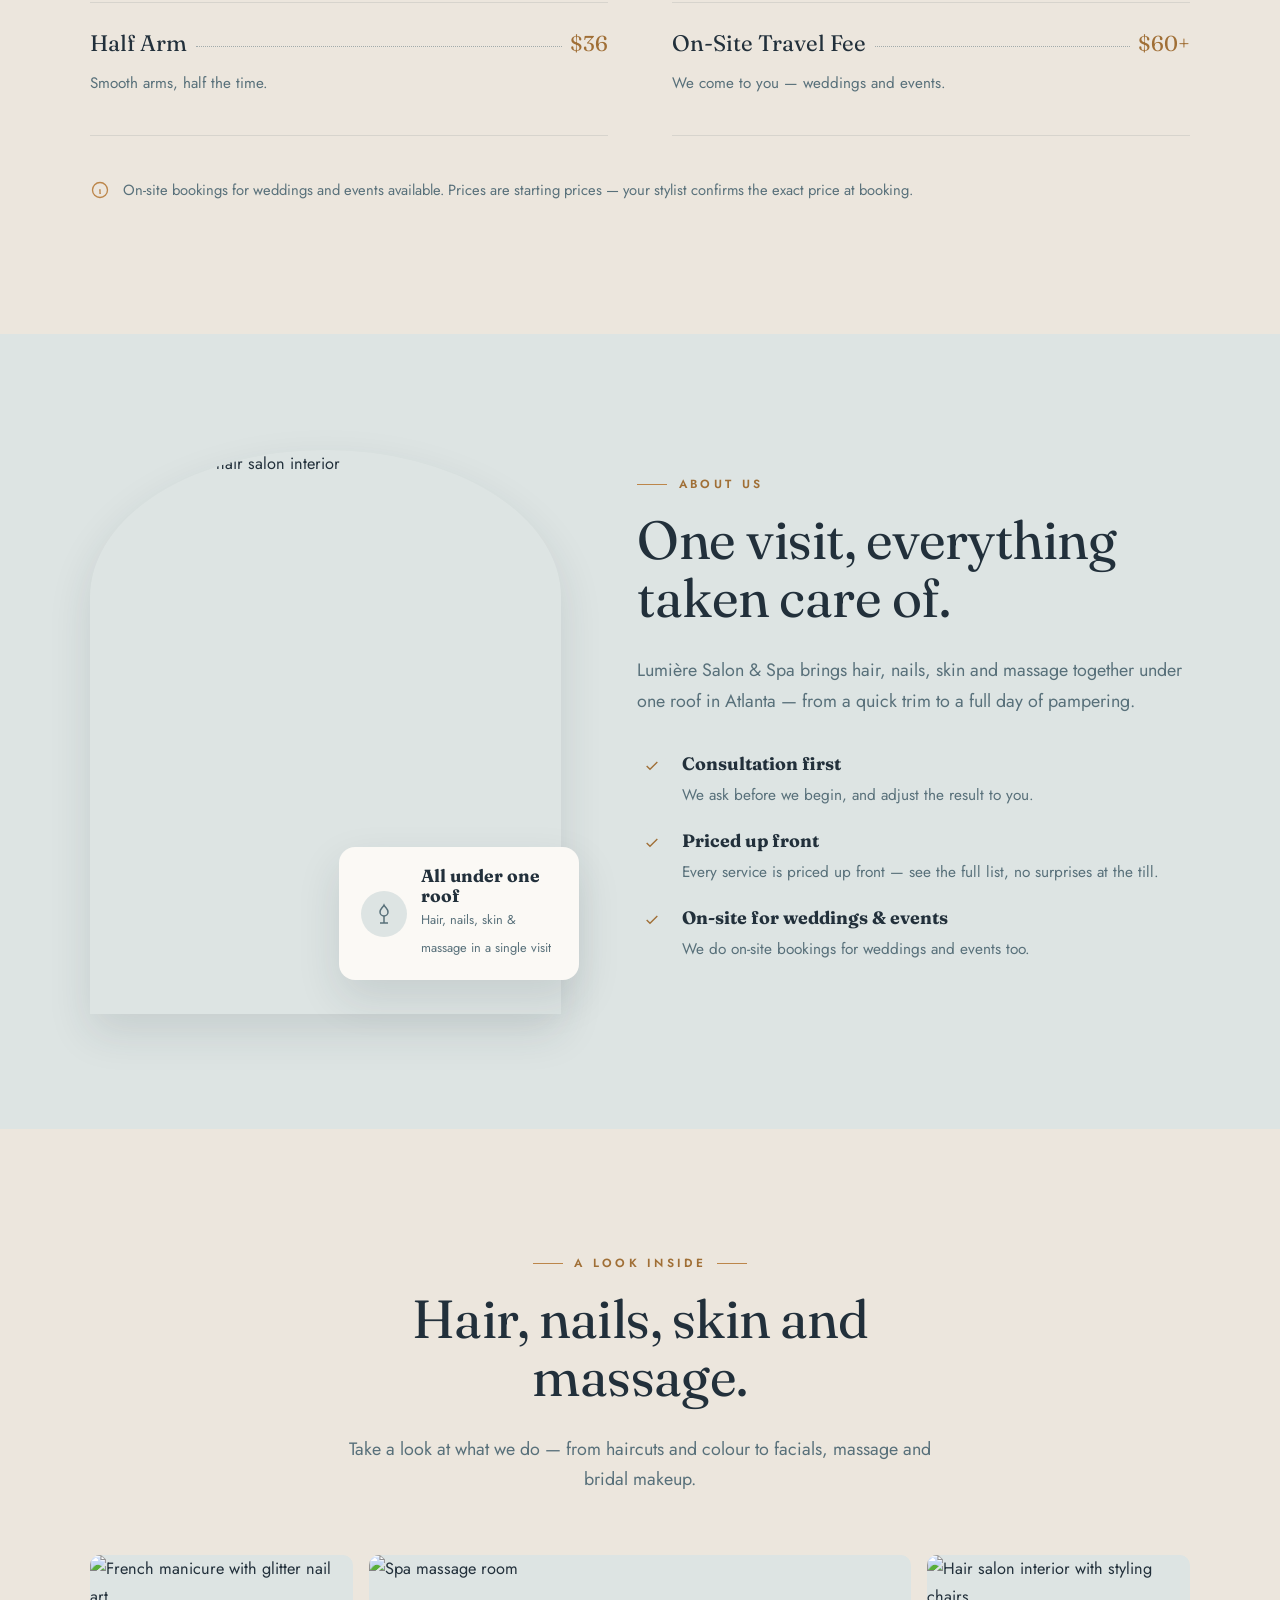
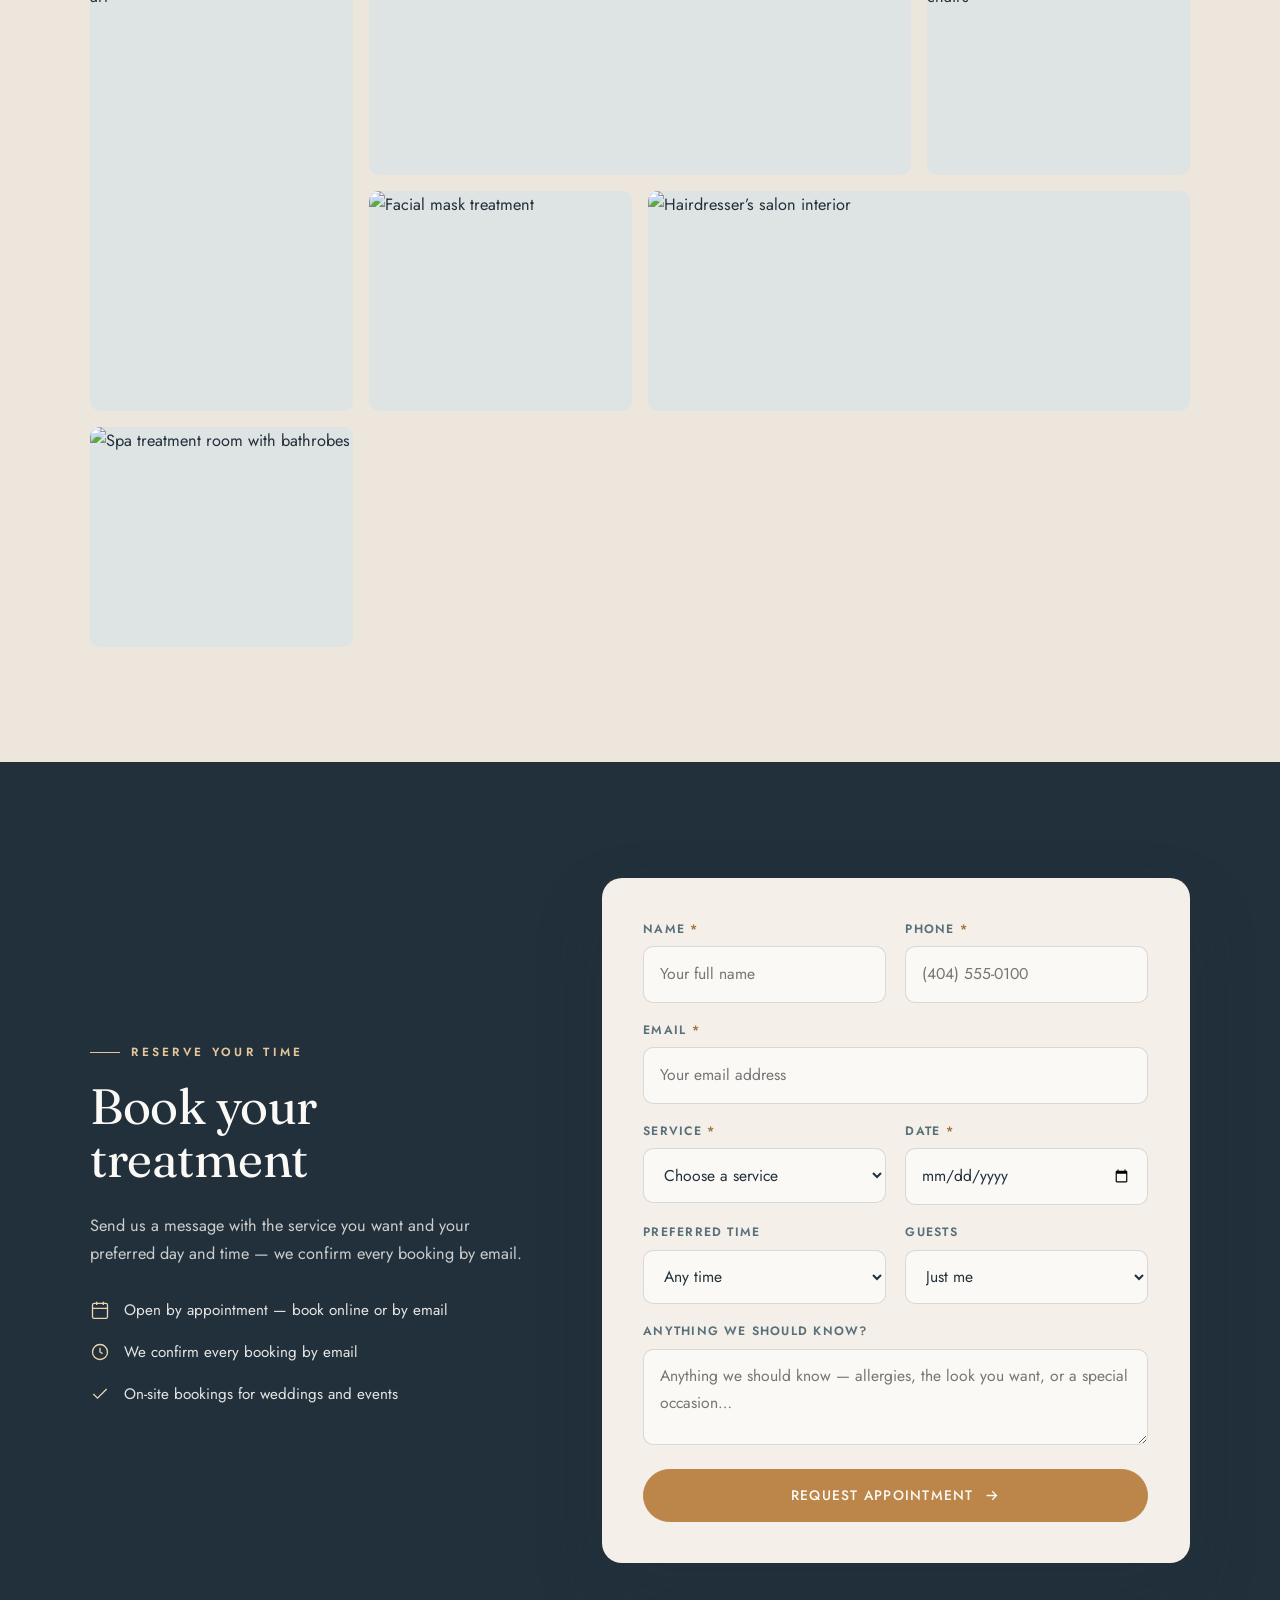
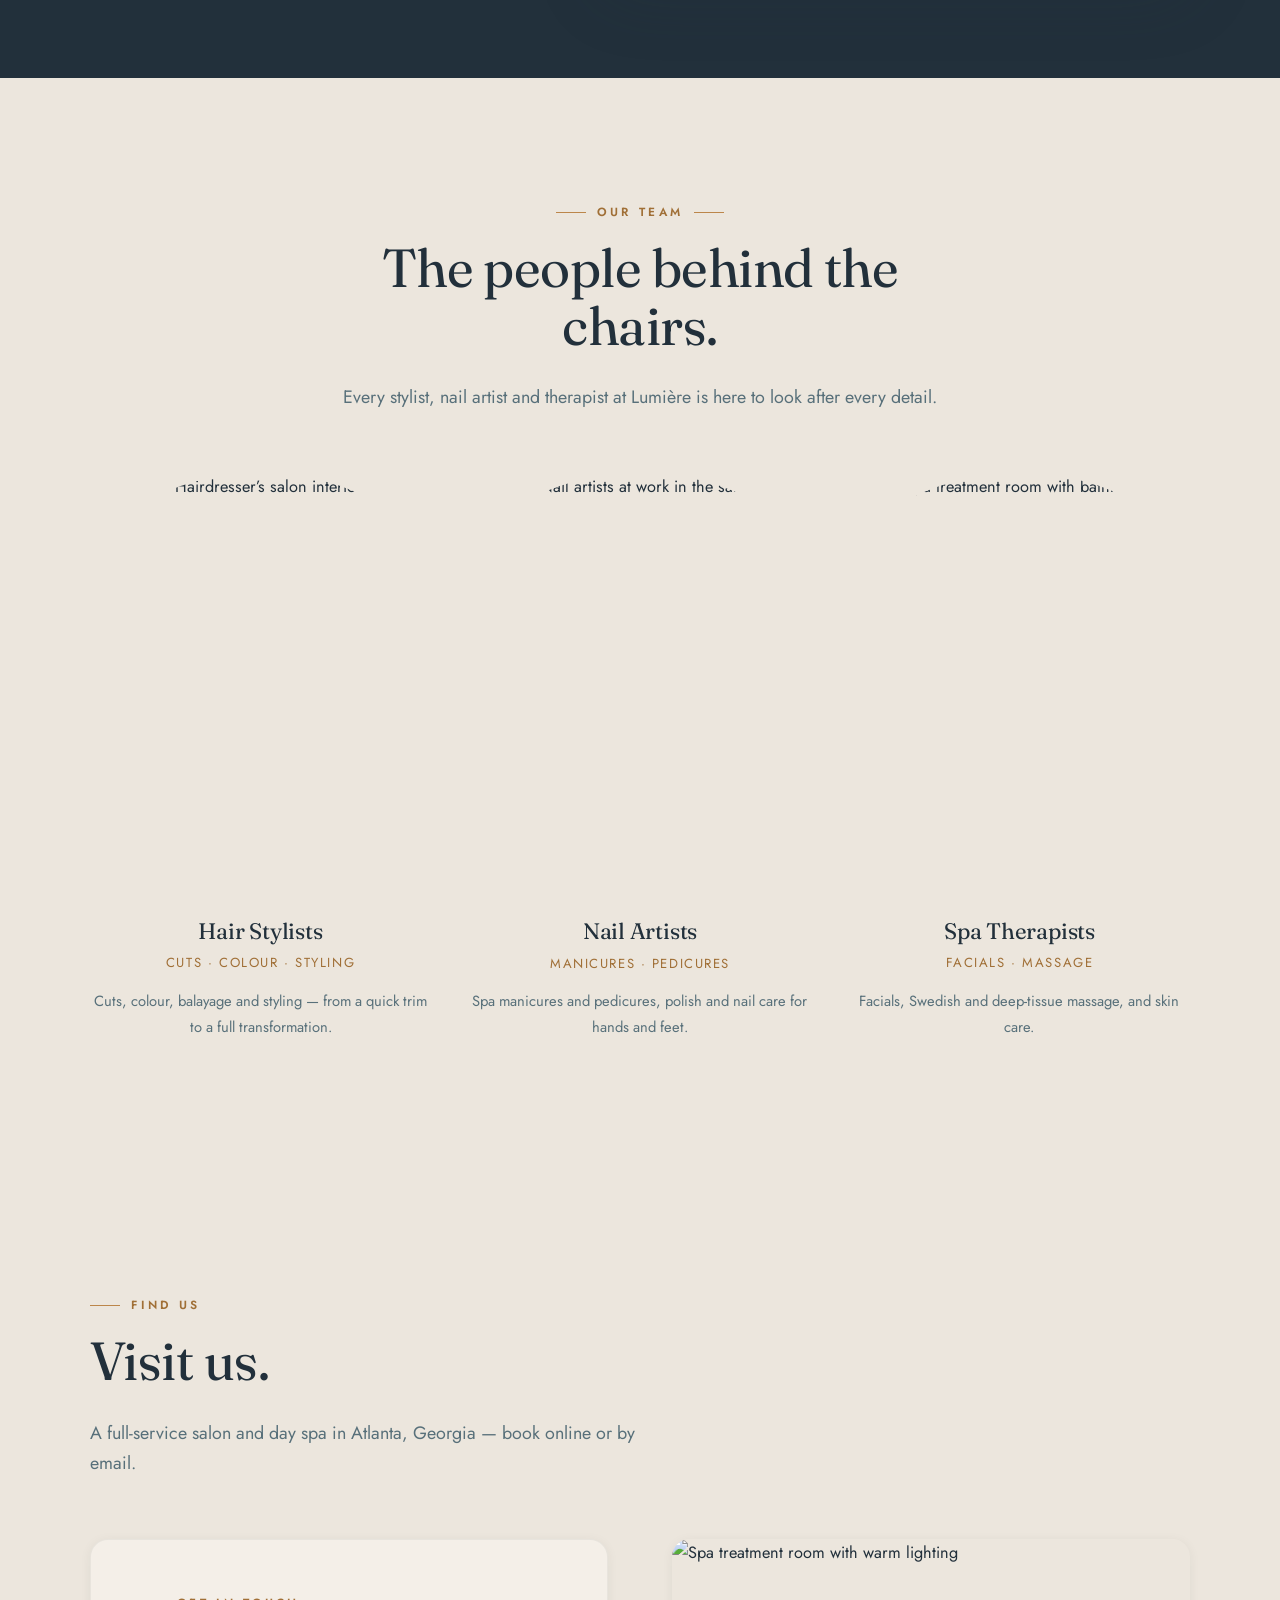
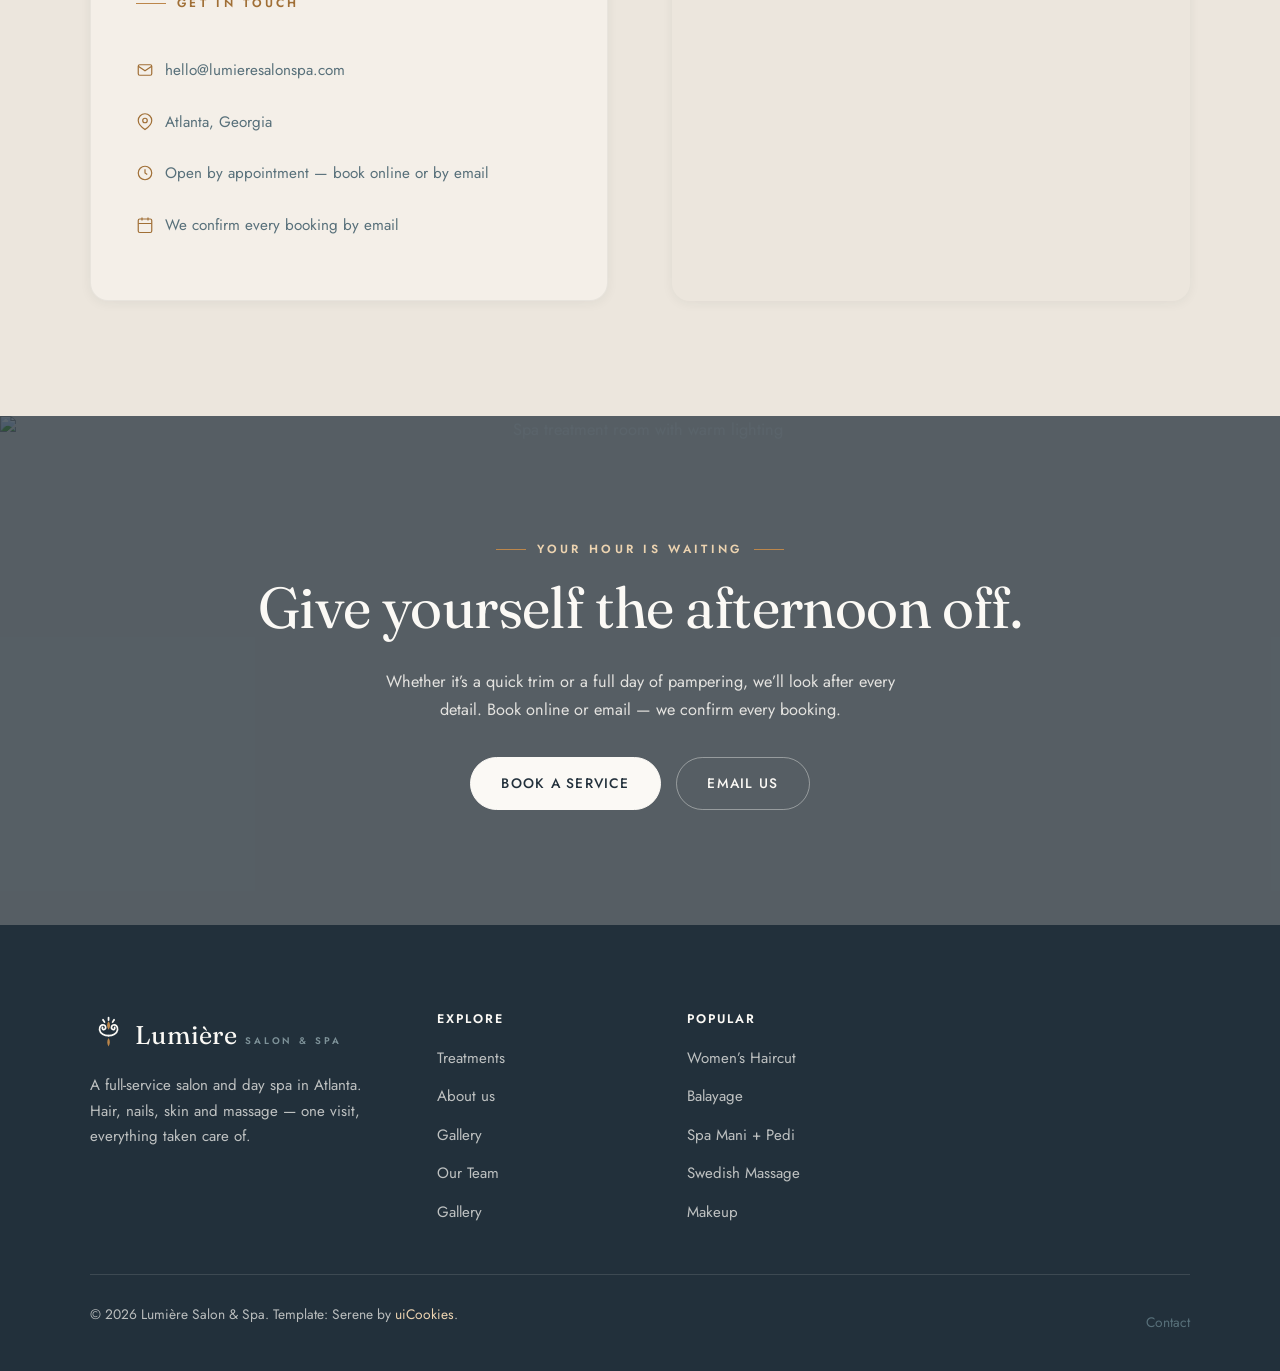
==== commit 78e0d47b: "Salon mock: replace footer fleuron character with fleuron mark" ====
--- a/atlanta-international-salon-spa-v2/index.html
+++ b/atlanta-international-salon-spa-v2/index.html
@@ -17,7 +17,7 @@
   <link href="https://fonts.googleapis.com/css2?family=Fraunces:ital,opsz,wght@0,9..144,300..500;1,9..144,300..500&family=Jost:wght@300;400;500;600&display=swap" rel="stylesheet">
 
   <link rel="stylesheet" href="css/vendor/bootstrap.min.css">
-  <link rel="stylesheet" href="css/style.css?v=20261115d">
+  <link rel="stylesheet" href="css/style.css?v=20261116a">
 </head>
 <body>
 
@@ -682,7 +682,7 @@
   <div class="wrap">
     <div class="footer-grid">
       <div class="footer-brand">
-        <a class="brand" href="#top"><span class="brand-mark">&#10086;</span>Lumière<small>Salon &amp; Spa</small></a>
+        <a class="brand" href="#top"><svg class="brand-mark" style="width:1.45em;height:1.45em;align-self:center;flex:none" viewBox="0 0 64 64" fill="none" xmlns="http://www.w3.org/2000/svg" role="img" aria-label="Lumière fleuron mark"><g stroke="#FBF9F5" stroke-width="3" stroke-linecap="round"><path d="M32 3v4"/><path d="M22.5 6.5 25 10.5"/><path d="M41.5 6.5 39 10.5"/><path d="M32 34C25 34 17.5 30.5 16.5 24 15.5 18 20 14 24 15.5 27.5 17 28 21.5 25.5 23 23 24.5 20.5 22.5 21.5 19.5"/><path d="M32 34c7 0 14.5-3.5 15.5-10C48.5 18 44 14 40 15.5 36.5 17 36 21.5 38.5 23 41 24.5 43.5 22.5 42.5 19.5"/></g><path fill="#BC864A" d="M32 9c3.5 4.5 3.5 10 0 14.5C28.5 19 28.5 13.5 32 9Z"/><path fill="#BC864A" d="M32 38c3 4.5 3 10 0 14.5-3-4.5-3-10 0-14.5Z"/></svg>Lumière<small>Salon &amp; Spa</small></a>
         <p>A full-service salon and day spa in Atlanta. Hair, nails, skin and massage &mdash; one visit, everything taken care of.</p>
         
       </div>
